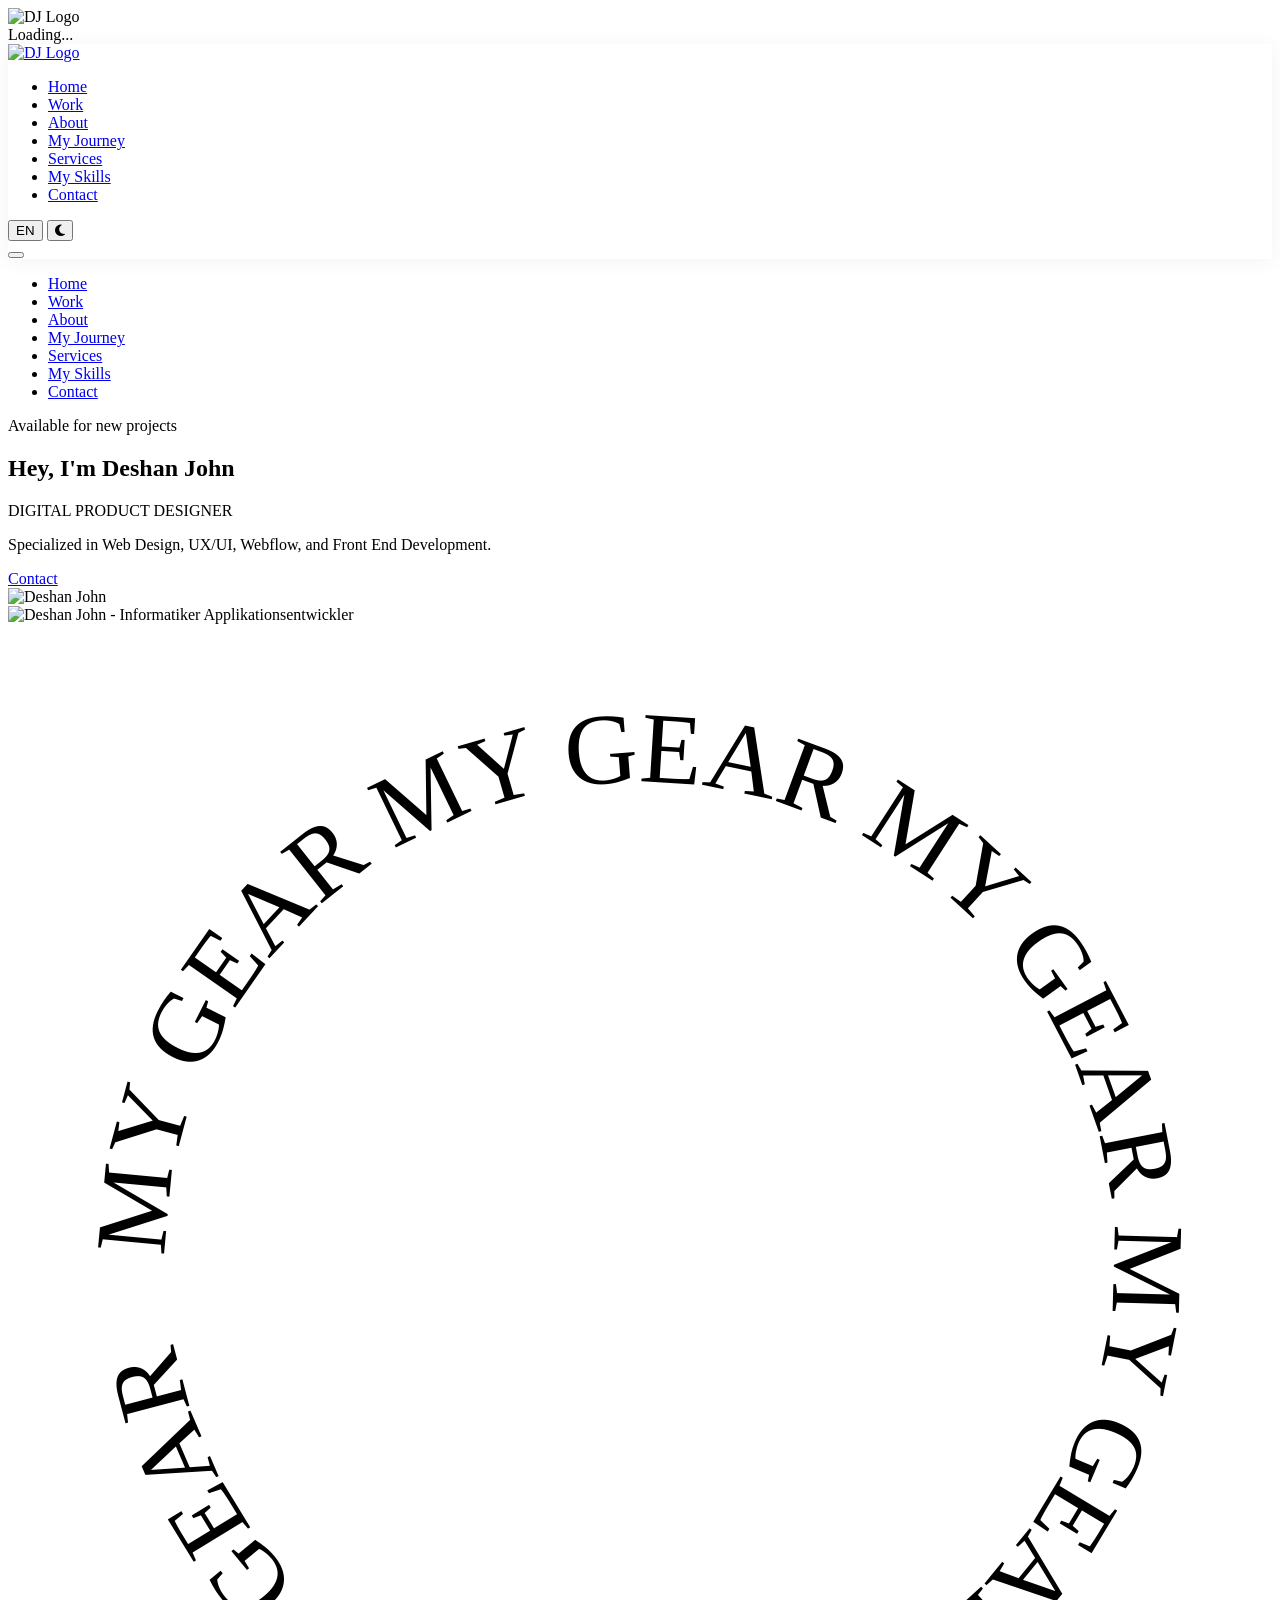
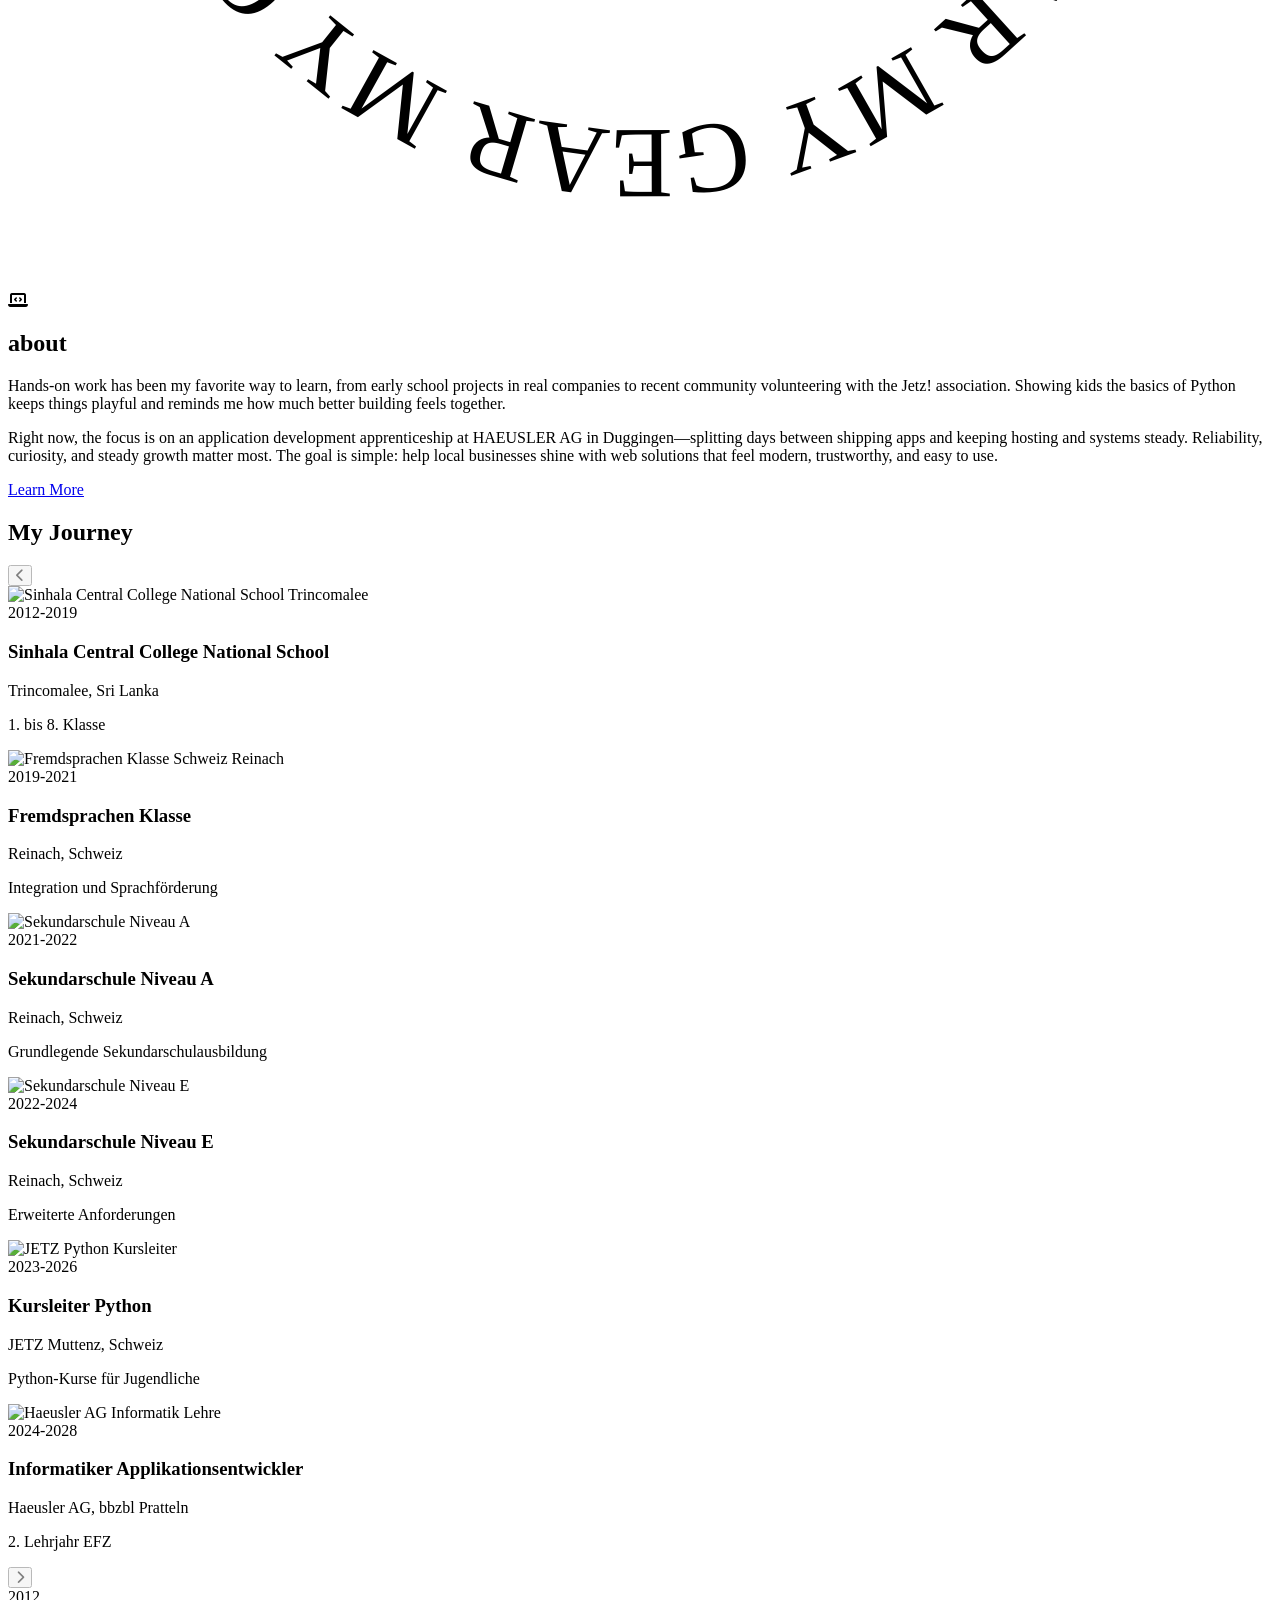
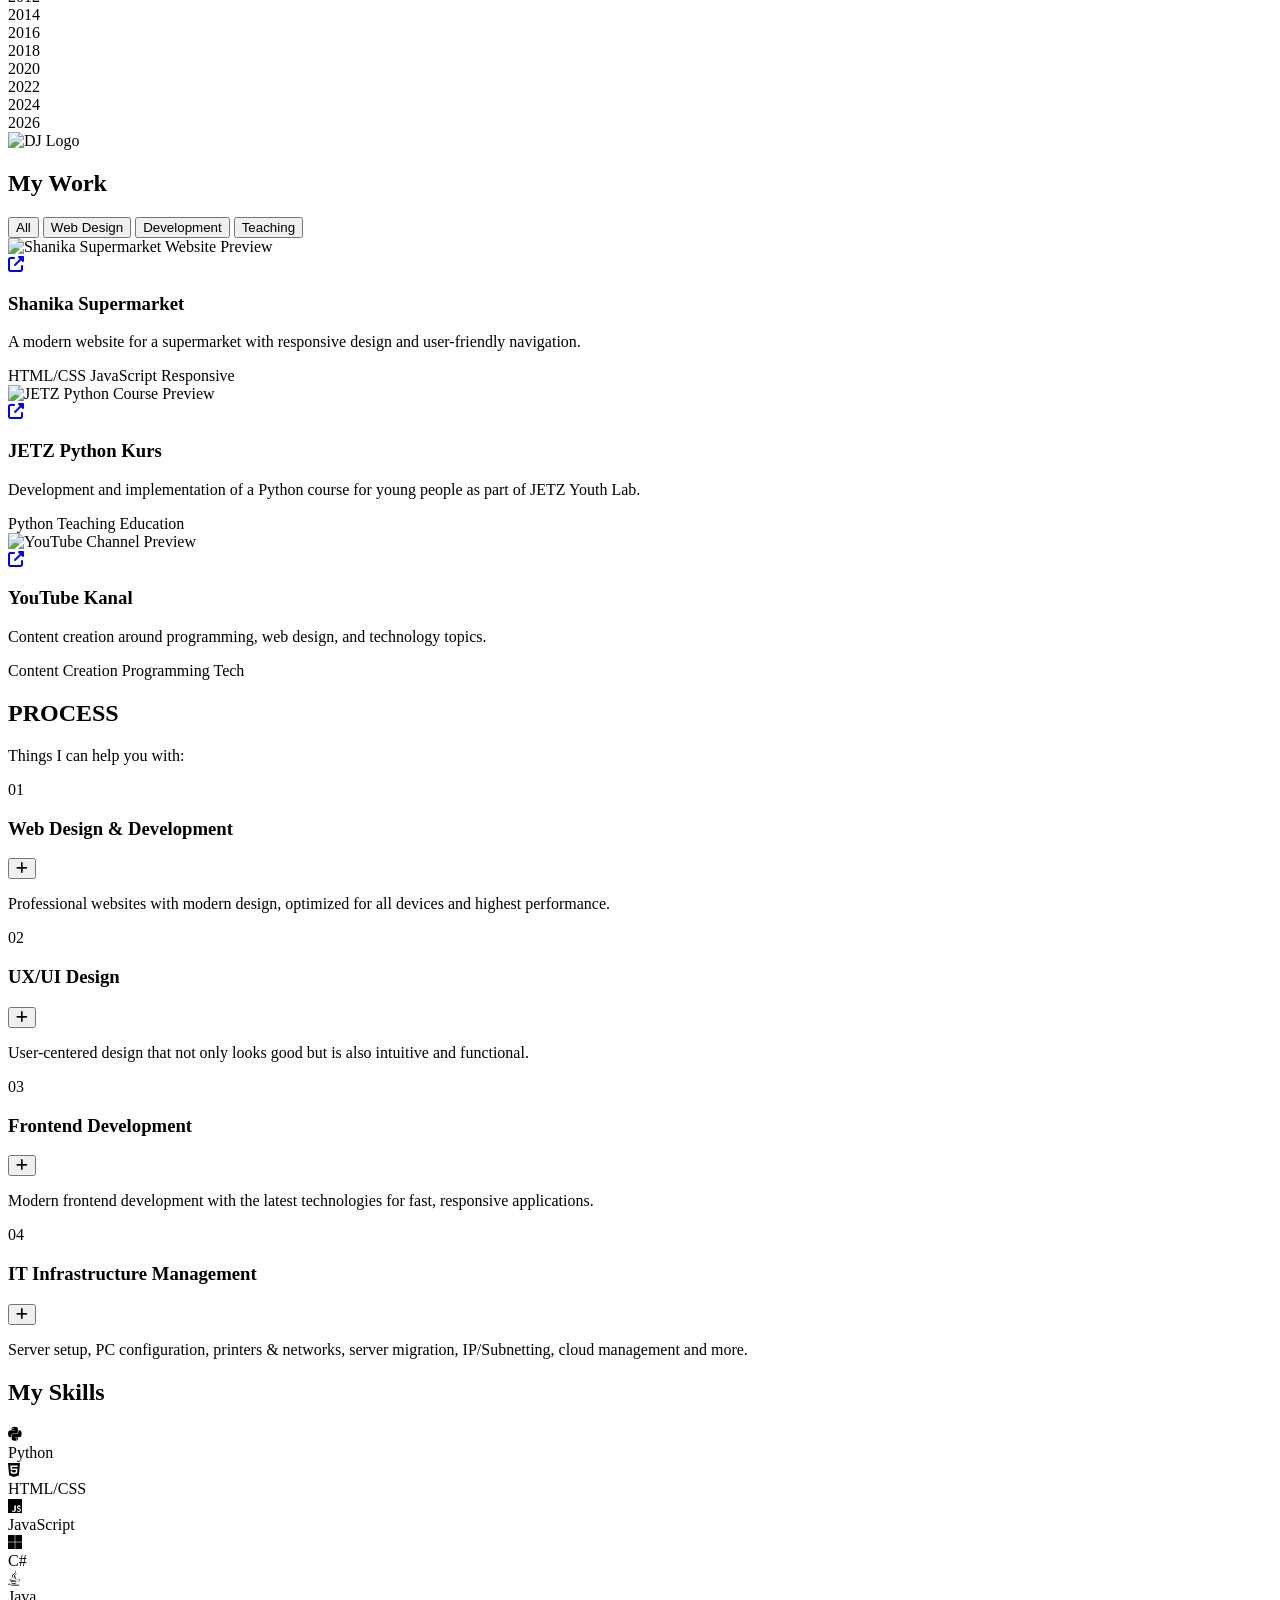
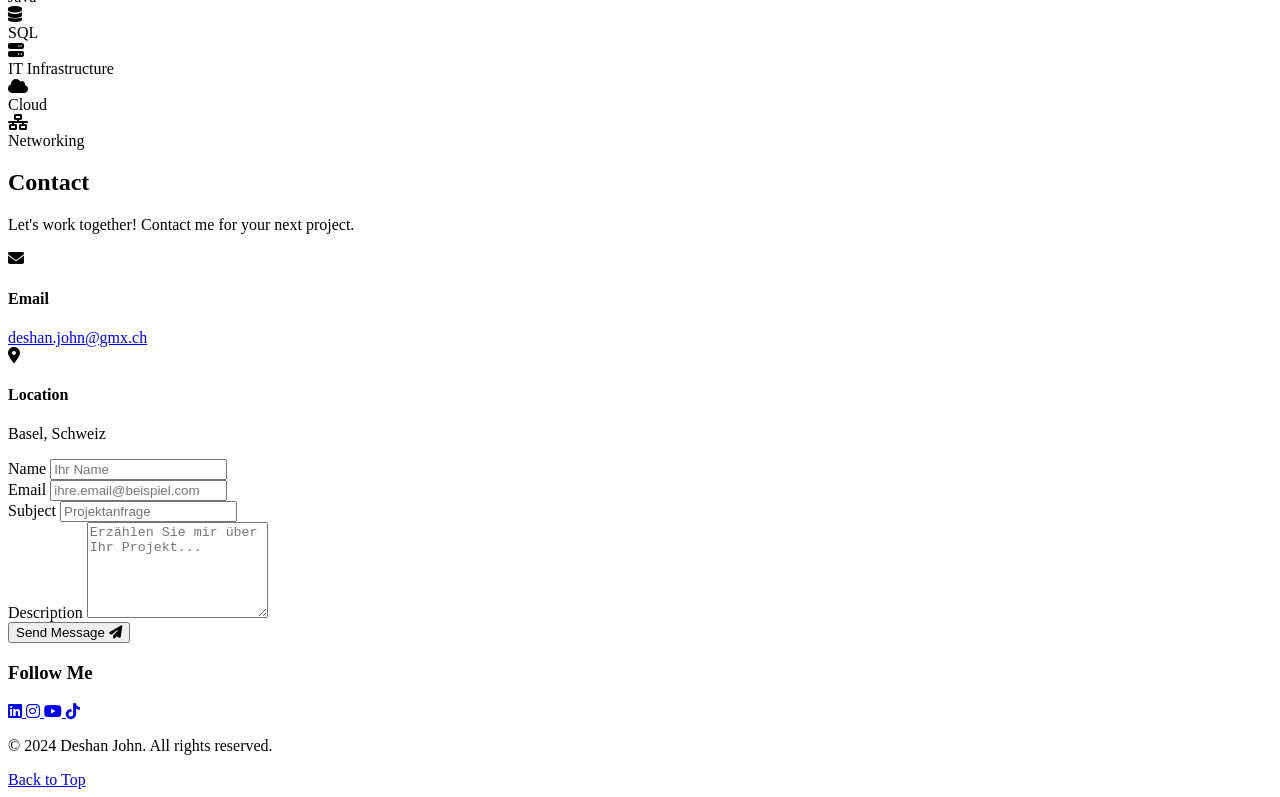
==== index.html @ 07793d7b "Cleanup, bug fix, and performance improvements - Remove duplicate/old files: CSS/, HTML/, javascript" ====
<!DOCTYPE html>
<html lang="de">
<head>
    <meta charset="UTF-8">
    <meta name="viewport" content="width=device-width, initial-scale=1.0">
    
    <!-- SEO Meta Tags -->
    <title>Deshan John - Informatiker Applikationsentwickler & Webdesigner | Portfolio</title>
    <meta name="description" content="Deshan John - Informatiker Applikationsentwickler bei Haeusler AG und Webdesigner. Spezialisiert auf Web Design, UX/UI, Frontend-Entwicklung und IT-Infrastruktur. Portfolio und Kontakt.">
    <meta name="keywords" content="Deshan John, Informatiker, Webdesigner, Web Development, UX/UI Design, Frontend Developer, Haeusler AG, Portfolio">
    <meta name="author" content="Deshan John">
    <meta name="robots" content="index, follow">
    <link rel="canonical" href="https://deshanjohn.me/">
    
    <!-- Open Graph / Facebook -->
    <meta property="og:type" content="website">
    <meta property="og:url" content="https://deshanjohn.me/">
    <meta property="og:title" content="Deshan John - Informatiker Applikationsentwickler & Webdesigner">
    <meta property="og:description" content="Portfolio von Deshan John - Spezialisiert auf Web Design, UX/UI, Frontend-Entwicklung und IT-Infrastruktur.">
    <meta property="og:image" content="https://deshanjohn.me/Images/profile.jpg">
    <meta property="og:locale" content="de_CH">
    
    <!-- Twitter Card -->
    <meta name="twitter:card" content="summary_large_image">
    <meta name="twitter:url" content="https://deshanjohn.me/">
    <meta name="twitter:title" content="Deshan John - Informatiker Applikationsentwickler & Webdesigner">
    <meta name="twitter:description" content="Portfolio von Deshan John - Spezialisiert auf Web Design, UX/UI, Frontend-Entwicklung und IT-Infrastruktur.">
    <meta name="twitter:image" content="https://deshanjohn.me/Images/profile.jpg">
    
    <!-- Favicon -->
    <link rel="icon" type="image/svg+xml" href="/favicon.svg">
    <link rel="alternate icon" type="image/png" sizes="32x32" href="/favicon-32x32.png">
    <link rel="alternate icon" type="image/png" sizes="16x16" href="/favicon-16x16.png">
    <link rel="apple-touch-icon" sizes="180x180" href="/apple-touch-icon.png">
    <link rel="manifest" href="/site.webmanifest">
    
    <!-- Preload Critical Assets -->
    <link rel="preload" href="style.css" as="style">
    <link rel="preload" href="https://fonts.googleapis.com/css2?family=Inter:wght@400;600;700&family=Playfair+Display:ital,wght@0,400;0,700;1,400&display=swap" as="style">

    <!-- Google Fonts -->
    <link rel="preconnect" href="https://fonts.googleapis.com">
    <link rel="preconnect" href="https://fonts.gstatic.com" crossorigin>
    <link href="https://fonts.googleapis.com/css2?family=Inter:wght@400;600;700&family=Playfair+Display:ital,wght@0,400;0,700;1,400&display=swap" rel="stylesheet">
    
    <!-- Font Awesome for Icons -->
    <link rel="stylesheet" href="https://cdnjs.cloudflare.com/ajax/libs/font-awesome/6.4.0/css/all.min.css">
    
    <!-- Stylesheet -->
    <link rel="stylesheet" href="style.css">
    
    <!-- Structured Data (JSON-LD) -->
    <script type="application/ld+json">
    {
      "@context": "https://schema.org",
      "@type": "Person",
      "name": "Deshan John",
      "url": "https://deshanjohn.me",
      "image": "https://deshanjohn.me/Images/profile.jpg",
      "jobTitle": "Informatiker Applikationsentwickler & Webdesigner",
      "worksFor": {
        "@type": "Organization",
        "name": "Haeusler AG"
      },
      "address": {
        "@type": "PostalAddress",
        "addressLocality": "Basel",
        "addressCountry": "CH"
      },
      "email": "deshan.john@gmx.ch",
      "sameAs": [
        "https://www.linkedin.com/in/deshan-john/",
        "https://www.instagram.com/deshan.john/",
        "https://www.youtube.com/@DeshanJohn618",
        "https://www.tiktok.com/@deshan.john"
      ],
      "knowsAbout": ["Web Design", "UX/UI Design", "Frontend Development", "Python", "JavaScript", "HTML/CSS", "IT Infrastructure"],
      "alumniOf": [
        {
          "@type": "EducationalOrganization",
          "name": "Sinhala Central College National School Trincomalee"
        },
        {
          "@type": "EducationalOrganization",
          "name": "Sekundarschule Reinach"
        }
      ]
    }
    </script>
</head>
<body>
    <!-- Loading Screen -->
    <div class="loading-screen" id="loadingScreen">
        <div class="loading-content">
            <div class="loading-logo">
                <img src="logo.svg" alt="DJ Logo" class="logo-spinner">
            </div>
            <div class="loading-text" data-de="Lädt..." data-en="Loading...">Lädt...</div>
        </div>
    </div>

    <!-- Header -->
    <header class="header">
        <div class="container">
            <div class="header-content">
                <div class="logo">
                    <a href="#home" aria-label="Deshan John Home">
                        <img src="logo.svg" alt="DJ Logo" class="logo-image">
                    </a>
                </div>
                <nav class="nav">
                    <ul class="nav-list">
                        <li><a href="#home" class="nav-link" data-de="Home" data-en="Home">Home</a></li>
                        <li><a href="#work" class="nav-link" data-de="Work" data-en="Work">Work</a></li>
                        <li><a href="#about" class="nav-link" data-de="About" data-en="About">About</a></li>
                        <li><a href="#journey" class="nav-link" data-de="My Journey" data-en="My Journey">My Journey</a></li>
                        <li><a href="#services" class="nav-link" data-de="Services" data-en="Services">Services</a></li>
                        <li><a href="#skills" class="nav-link" data-de="My Skills" data-en="My Skills">My Skills</a></li>
                        <li><a href="#contact" class="nav-link" data-de="Contact" data-en="Contact">Contact</a></li>
                    </ul>
                    <div class="header-controls">
                        <button class="lang-toggle" id="langToggle" aria-label="Language Toggle">
                            <span class="lang-text">DE</span>
                        </button>
                        <button class="dark-mode-toggle" id="darkModeToggle" aria-label="Dark Mode Toggle">
                            <i class="fas fa-moon"></i>
                        </button>
                    </div>
                </nav>
                <button class="hamburger" id="hamburger" aria-label="Menu">
                    <span></span>
                    <span></span>
                    <span></span>
                </button>
            </div>
        </div>
    </header>

    <!-- Mobile Menu -->
    <div class="mobile-menu" id="mobileMenu">
        <ul class="mobile-nav-list">
            <li><a href="#home" class="mobile-nav-link" data-de="Home" data-en="Home">Home</a></li>
            <li><a href="#work" class="mobile-nav-link" data-de="Work" data-en="Work">Work</a></li>
            <li><a href="#about" class="mobile-nav-link" data-de="About" data-en="About">About</a></li>
            <li><a href="#journey" class="mobile-nav-link" data-de="My Journey" data-en="My Journey">My Journey</a></li>
            <li><a href="#services" class="mobile-nav-link" data-de="Services" data-en="Services">Services</a></li>
            <li><a href="#skills" class="mobile-nav-link" data-de="My Skills" data-en="My Skills">My Skills</a></li>
            <li><a href="#contact" class="mobile-nav-link" data-de="Contact" data-en="Contact">Contact</a></li>
        </ul>
    </div>

    <!-- Hero Section -->
    <section class="hero" id="home">
        <div class="container">
            <div class="hero-content">
                <div class="hero-text">
                    <div class="status-badge">
                        <span class="status-dot"></span>
                        <span data-de="Verfügbar für neue Projekte" data-en="Available for new projects">Verfügbar für neue Projekte</span>
                    </div>
                    <h1 class="hero-title">
                        <span class="hero-greeting" data-de="Hey, ich bin" data-en="Hey, I'm">Hey, ich bin</span>
                        <span class="hero-name">Deshan John</span>
                    </h1>
                    <p class="hero-subtitle" data-de="DIGITAL PRODUCT DESIGNER" data-en="DIGITAL PRODUCT DESIGNER">DIGITAL PRODUCT DESIGNER</p>
                    <p class="hero-description" data-de="Spezialisiert auf Webdesign, UX/UI, Webflow und Frontend-Entwicklung." data-en="Specialized in Web Design, UX/UI, Webflow, and Front End Development.">Spezialisiert auf Webdesign, UX/UI, Webflow und Frontend-Entwicklung.</p>
                    <div class="hero-buttons">
                        <a href="#contact" class="btn btn-primary" data-de="Contact" data-en="Contact">Contact</a>
                    </div>
                </div>
                <div class="hero-image">
                    <div class="profile-circle">
                        <img src="Images/profile.jpg" alt="Deshan John" class="profile-img" width="1200" height="1600">
                    </div>
                </div>
            </div>
        </div>
    </section>

    <!-- About Section -->
    <section class="about" id="about">
        <div class="container">
            <div class="about-content">
                <div class="about-image">
                    <div class="about-photo-wrapper">
                        <img src="design_referenz_bilder/about_myself.jpeg" alt="Deshan John - Informatiker Applikationsentwickler" class="about-photo" loading="lazy">
                        <div class="rotating-text-circle">
                            <svg viewBox="0 0 200 200">
                                <defs>
                                    <path id="circle" d="M 100, 100 m -75, 0 a 75,75 0 1,1 150,0 a 75,75 0 1,1 -150,0"></path>
                                </defs>
                                <text>
                                    <textPath href="#circle" class="rotating-text">
                                        MY GEAR MY GEAR MY GEAR MY GEAR MY GEAR MY GEAR
                                    </textPath>
                                </text>
                            </svg>
                            <div class="gear-icon">
                                <i class="fas fa-laptop-code"></i>
                            </div>
                        </div>
                    </div>
                </div>
                <div class="about-text">
                    <h2 class="section-title left-align">about</h2>
                    <p class="about-intro" data-de="Am liebsten lerne ich durch Anpacken: frühe Schulprojekte in echten Firmen, dazu Engagement beim Verein Jetz!, wo Kinder die Grundlagen von Python entdecken und gemeinsames Bauen Spaß macht." data-en="Hands-on work has been my favorite way to learn, from early school projects in real companies to recent community volunteering with the Jetz! association. Showing kids the basics of Python keeps things playful and reminds me how much better building feels together.">Am liebsten lerne ich durch Anpacken: frühe Schulprojekte in echten Firmen, dazu Engagement beim Verein Jetz!, wo Kinder die Grundlagen von Python entdecken und gemeinsames Bauen Spaß macht.</p>
                    <p class="about-description" data-de="Aktuell liegt der Schwerpunkt auf der Lehre als Applikationsentwickler bei der HAEUSLER AG in Duggingen—zwischen App-Entwicklung und einem stabilen Betrieb von Hosting und Systemen. Wichtig sind Verlässlichkeit, Neugier und kontinuierliches Lernen. Das Ziel ist schlicht: lokalen Unternehmen zu modernen, vertrauenswürdigen und einfach nutzbaren Web-Lösungen verhelfen." data-en="Right now, the focus is on an application development apprenticeship at HAEUSLER AG in Duggingen—splitting days between shipping apps and keeping hosting and systems steady. Reliability, curiosity, and steady growth matter most. The goal is simple: help local businesses shine with web solutions that feel modern, trustworthy, and easy to use.">Aktuell liegt der Schwerpunkt auf der Lehre als Applikationsentwickler bei der HAEUSLER AG in Duggingen—zwischen App-Entwicklung und einem stabilen Betrieb von Hosting und Systemen. Wichtig sind Verlässlichkeit, Neugier und kontinuierliches Lernen. Das Ziel ist schlicht: lokalen Unternehmen zu modernen, vertrauenswürdigen und einfach nutzbaren Web-Lösungen verhelfen.</p>
                    <a href="#contact" class="btn btn-outline" data-de="Learn More" data-en="Learn More">Learn More</a>
                </div>
            </div>
        </div>
    </section>

    <!-- My Journey Section -->
    <section class="journey" id="journey">
        <div class="journey-header">
            <h2 class="section-title" data-de="My Journey" data-en="My Journey">My Journey</h2>
        </div>
        <div class="timeline-horizontal-wrapper">
            <button class="timeline-nav timeline-nav-left" aria-label="Scroll Left">
                <i class="fas fa-chevron-left"></i>
            </button>
            <div class="timeline-horizontal-container" id="timelineContainer">
                <div class="timeline-items-horizontal">
                    <!-- 2012-2019: Sri Lanka School -->
                    <div class="timeline-item-horizontal" data-year="2012-2019">
                        <div class="timeline-dot"></div>
                        <div class="timeline-card-horizontal">
                            <div class="timeline-image">
                                <img src="design_referenz_bilder/Sri_lanka_school_2012-2019.png" alt="Sinhala Central College National School Trincomalee" loading="lazy">
                            </div>
                            <div class="timeline-year-badge">2012-2019</div>
                            <div class="timeline-content-horizontal">
                                <h3 class="timeline-title-horizontal">Sinhala Central College National School</h3>
                                <p class="timeline-location">Trincomalee, Sri Lanka</p>
                                <p class="timeline-description-horizontal">1. bis 8. Klasse</p>
                            </div>
                        </div>
                    </div>

                    <!-- 2019-2021: Fremdsprachen Klasse -->
                    <div class="timeline-item-horizontal" data-year="2019-2021">
                        <div class="timeline-dot"></div>
                        <div class="timeline-card-horizontal">
                            <div class="timeline-image">
                                <img src="design_referenz_bilder/Lochackerschulhaus_2021-2022.jpeg" alt="Fremdsprachen Klasse Schweiz Reinach" loading="lazy">
                            </div>
                            <div class="timeline-year-badge">2019-2021</div>
                            <div class="timeline-content-horizontal">
                                <h3 class="timeline-title-horizontal">Fremdsprachen Klasse</h3>
                                <p class="timeline-location">Reinach, Schweiz</p>
                                <p class="timeline-description-horizontal">Integration und Sprachförderung</p>
                            </div>
                        </div>
                    </div>

                    <!-- 2021-2022: Sekundarschule Niveau A -->
                    <div class="timeline-item-horizontal" data-year="2021-2022">
                        <div class="timeline-dot"></div>
                        <div class="timeline-card-horizontal">
                            <div class="timeline-image">
                                <img src="design_referenz_bilder/Lochackerschulhaus_2021-2022.jpeg" alt="Sekundarschule Niveau A" loading="lazy">
                            </div>
                            <div class="timeline-year-badge">2021-2022</div>
                            <div class="timeline-content-horizontal">
                                <h3 class="timeline-title-horizontal">Sekundarschule Niveau A</h3>
                                <p class="timeline-location">Reinach, Schweiz</p>
                                <p class="timeline-description-horizontal">Grundlegende Sekundarschulausbildung</p>
                            </div>
                        </div>
                    </div>

                    <!-- 2022-2024: Sekundarschule Niveau E -->
                    <div class="timeline-item-horizontal" data-year="2022-2024">
                        <div class="timeline-dot"></div>
                        <div class="timeline-card-horizontal">
                            <div class="timeline-image">
                                <img src="design_referenz_bilder/bachbattenschulhaus_2022-2024.jpg" alt="Sekundarschule Niveau E" loading="lazy">
                            </div>
                            <div class="timeline-year-badge">2022-2024</div>
                            <div class="timeline-content-horizontal">
                                <h3 class="timeline-title-horizontal">Sekundarschule Niveau E</h3>
                                <p class="timeline-location">Reinach, Schweiz</p>
                                <p class="timeline-description-horizontal">Erweiterte Anforderungen</p>
                            </div>
                        </div>
                    </div>

                    <!-- 2023-2026: Kursleiter JETZ -->
                    <div class="timeline-item-horizontal highlighted" data-year="2023-2026">
                        <div class="timeline-dot"></div>
                        <div class="timeline-card-horizontal">
                            <div class="timeline-image">
                                <img src="design_referenz_bilder/jetz_kurs_2023-2026.png" alt="JETZ Python Kursleiter" loading="lazy">
                            </div>
                            <div class="timeline-year-badge">2023-2026</div>
                            <div class="timeline-content-horizontal">
                                <h3 class="timeline-title-horizontal">Kursleiter Python</h3>
                                <p class="timeline-location">JETZ Muttenz, Schweiz</p>
                                <p class="timeline-description-horizontal">Python-Kurse für Jugendliche</p>
                            </div>
                        </div>
                    </div>

                    <!-- 2024-2028: Informatik Lehre -->
                    <div class="timeline-item-horizontal current" data-year="2024-2028">
                        <div class="timeline-dot"></div>
                        <div class="timeline-card-horizontal">
                            <div class="timeline-image">
                                <img src="design_referenz_bilder/haeusler_2024-2026.JPG" alt="Haeusler AG Informatik Lehre" loading="lazy">
                            </div>
                            <div class="timeline-year-badge">2024-2028</div>
                            <div class="timeline-content-horizontal">
                                <h3 class="timeline-title-horizontal">Informatiker Applikationsentwickler</h3>
                                <p class="timeline-location">Haeusler AG, bbzbl Pratteln</p>
                                <p class="timeline-description-horizontal">2. Lehrjahr EFZ</p>
                            </div>
                        </div>
                    </div>
                </div>
            </div>
            <button class="timeline-nav timeline-nav-right" aria-label="Scroll Right">
                <i class="fas fa-chevron-right"></i>
            </button>
        </div>
    </section>

    <!-- Year Timeline Section (2012-2026) -->
    <section class="year-timeline-section">
        <div class="container">
            <div class="year-timeline-wrapper">
                <div class="year-timeline-line"></div>
                <div class="year-markers">
                    <div class="year-marker" data-year="2012">2012</div>
                    <div class="year-marker" data-year="2014">2014</div>
                    <div class="year-marker" data-year="2016">2016</div>
                    <div class="year-marker" data-year="2018">2018</div>
                    <div class="year-marker" data-year="2020">2020</div>
                    <div class="year-marker" data-year="2022">2022</div>
                    <div class="year-marker" data-year="2024">2024</div>
                    <div class="year-marker" data-year="2026">2026</div>
                </div>
                <div class="year-logo-moving">
                    <img src="logo.svg" alt="DJ Logo" class="year-logo-icon">
                </div>
            </div>
        </div>
    </section>

    <!-- Work / Projects Section -->
    <section class="work" id="work">
        <div class="container">
            <h2 class="section-title" data-de="My Work" data-en="My Work">My Work</h2>
            <div class="work-categories">
                <button class="category-btn active" data-category="all">All</button>
                <button class="category-btn" data-category="web">Web Design</button>
                <button class="category-btn" data-category="development">Development</button>
                <button class="category-btn" data-category="teaching">Teaching</button>
            </div>
            <div class="projects-grid">
                <div class="project-card fade-in" data-category="web development">
                    <div class="project-image">
                        <img src="design_referenz_bilder/shanika_store_mywork.png" alt="Shanika Supermarket Website Preview" loading="lazy">
                        <div class="project-overlay">
                            <a href="https://shanikasuperandgrocery.netlify.app/" target="_blank" class="project-view-btn">
                                <i class="fas fa-external-link-alt"></i>
                            </a>
                        </div>
                    </div>
                    <div class="project-content">
                        <h3 class="project-title">Shanika Supermarket</h3>
                        <p class="project-description" data-de="Eine moderne Website für einen Supermarkt mit responsivem Design und benutzerfreundlicher Navigation." data-en="A modern website for a supermarket with responsive design and user-friendly navigation.">Eine moderne Website für einen Supermarkt mit responsivem Design und benutzerfreundlicher Navigation.</p>
                        <div class="project-tags">
                            <span class="tag">HTML/CSS</span>
                            <span class="tag">JavaScript</span>
                            <span class="tag">Responsive</span>
                        </div>
                    </div>
                </div>
                <div class="project-card fade-in" data-category="teaching development">
                    <div class="project-image">
                        <img src="design_referenz_bilder/jetz_kurs_2023-2026.png" alt="JETZ Python Course Preview" loading="lazy">
                        <div class="project-overlay">
                            <a href="https://us6.campaign-archive.com/?u=3a87cb314293298a29f6ecb56&id=7c9d2bcfee" target="_blank" class="project-view-btn">
                                <i class="fas fa-external-link-alt"></i>
                            </a>
                        </div>
                    </div>
                    <div class="project-content">
                        <h3 class="project-title">JETZ Python Kurs</h3>
                        <p class="project-description" data-de="Entwicklung und Durchführung eines Python-Kurses für Jugendliche im Rahmen des JETZ Youth Lab." data-en="Development and implementation of a Python course for young people as part of JETZ Youth Lab.">Entwicklung und Durchführung eines Python-Kurses für Jugendliche im Rahmen des JETZ Youth Lab.</p>
                        <div class="project-tags">
                            <span class="tag">Python</span>
                            <span class="tag">Teaching</span>
                            <span class="tag">Education</span>
                        </div>
                    </div>
                </div>
                <div class="project-card fade-in" data-category="teaching">
                    <div class="project-image">
                        <img src="design_referenz_bilder/youtube_mywork.png" alt="YouTube Channel Preview" loading="lazy">
                        <div class="project-overlay">
                            <a href="https://www.youtube.com/@DeshanJohn618" target="_blank" class="project-view-btn">
                                <i class="fas fa-external-link-alt"></i>
                            </a>
                        </div>
                    </div>
                    <div class="project-content">
                        <h3 class="project-title">YouTube Kanal</h3>
                        <p class="project-description" data-de="Content-Erstellung rund um Programmierung, Webdesign und Technologie-Themen." data-en="Content creation around programming, web design, and technology topics.">Content-Erstellung rund um Programmierung, Webdesign und Technologie-Themen.</p>
                        <div class="project-tags">
                            <span class="tag">Content Creation</span>
                            <span class="tag">Programming</span>
                            <span class="tag">Tech</span>
                        </div>
                    </div>
                </div>
            </div>
        </div>
    </section>

    <!-- Services Section -->
    <section class="services" id="services">
        <div class="container">
            <h2 class="section-title" data-de="PROCESS" data-en="PROCESS">PROCESS</h2>
            <p class="section-subtitle" data-de="Dinge, die ich für Sie tun kann:" data-en="Things I can help you with:">Dinge, die ich für Sie tun kann:</p>
            <div class="services-list">
                <div class="service-item fade-in">
                    <div class="service-number">01</div>
                    <h3 class="service-name" data-de="Web Design & Development" data-en="Web Design & Development">Web Design & Development</h3>
                    <button class="service-toggle" aria-label="Toggle Service Details">
                        <i class="fas fa-plus"></i>
                    </button>
                    <div class="service-details">
                        <p data-de="Professionelle Websites mit modernem Design, optimiert für alle Geräte und höchste Performance." data-en="Professional websites with modern design, optimized for all devices and highest performance.">Professionelle Websites mit modernem Design, optimiert für alle Geräte und höchste Performance.</p>
                    </div>
                </div>
                <div class="service-item fade-in">
                    <div class="service-number">02</div>
                    <h3 class="service-name" data-de="UX/UI Design" data-en="UX/UI Design">UX/UI Design</h3>
                    <button class="service-toggle" aria-label="Toggle Service Details">
                        <i class="fas fa-plus"></i>
                    </button>
                    <div class="service-details">
                        <p data-de="Benutzerzentriertes Design, das nicht nur gut aussieht, sondern auch intuitiv und funktional ist." data-en="User-centered design that not only looks good but is also intuitive and functional.">Benutzerzentriertes Design, das nicht nur gut aussieht, sondern auch intuitiv und funktional ist.</p>
                    </div>
                </div>
                <div class="service-item fade-in">
                    <div class="service-number">03</div>
                    <h3 class="service-name" data-de="Frontend Development" data-en="Frontend Development">Frontend Development</h3>
                    <button class="service-toggle" aria-label="Toggle Service Details">
                        <i class="fas fa-plus"></i>
                    </button>
                    <div class="service-details">
                        <p data-de="Moderne Frontend-Entwicklung mit den neuesten Technologien für schnelle, reaktionsschnelle Anwendungen." data-en="Modern frontend development with the latest technologies for fast, responsive applications.">Moderne Frontend-Entwicklung mit den neuesten Technologien für schnelle, reaktionsschnelle Anwendungen.</p>
                    </div>
                </div>
                <div class="service-item fade-in">
                    <div class="service-number">04</div>
                    <h3 class="service-name" data-de="IT Infrastructure Management" data-en="IT Infrastructure Management">IT Infrastructure Management</h3>
                    <button class="service-toggle" aria-label="Toggle Service Details">
                        <i class="fas fa-plus"></i>
                    </button>
                    <div class="service-details">
                        <p data-de="Serveraufbau, PC-Einrichtung, Drucker & Netzwerke, Servermigration, IP/Subnetting, Cloud-Management und mehr." data-en="Server setup, PC configuration, printers & networks, server migration, IP/Subnetting, cloud management and more.">Serveraufbau, PC-Einrichtung, Drucker & Netzwerke, Servermigration, IP/Subnetting, Cloud-Management und mehr.</p>
                    </div>
                </div>
            </div>
        </div>
    </section>

    <!-- Skills Section -->
    <section class="skills" id="skills">
        <div class="container">
            <h2 class="section-title" data-de="My Skills" data-en="My Skills">My Skills</h2>
            <div class="skills-grid">
                <div class="skill-card fade-in" data-skill="python">
                    <div class="skill-icon-wrapper">
                        <i class="fab fa-python"></i>
                        <div class="skill-glow"></div>
                    </div>
                    <span>Python</span>
                    <div class="skill-level">
                        <div class="skill-bar" style="--skill-percent: 85%"></div>
                    </div>
                </div>
                <div class="skill-card fade-in" data-skill="html">
                    <div class="skill-icon-wrapper">
                        <i class="fab fa-html5"></i>
                        <div class="skill-glow"></div>
                    </div>
                    <span>HTML/CSS</span>
                    <div class="skill-level">
                        <div class="skill-bar" style="--skill-percent: 90%"></div>
                    </div>
                </div>
                <div class="skill-card fade-in" data-skill="js">
                    <div class="skill-icon-wrapper">
                        <i class="fab fa-js"></i>
                        <div class="skill-glow"></div>
                    </div>
                    <span>JavaScript</span>
                    <div class="skill-level">
                        <div class="skill-bar" style="--skill-percent: 80%"></div>
                    </div>
                </div>
                <div class="skill-card fade-in" data-skill="csharp">
                    <div class="skill-icon-wrapper">
                        <i class="fab fa-microsoft"></i>
                        <div class="skill-glow"></div>
                    </div>
                    <span>C#</span>
                    <div class="skill-level">
                        <div class="skill-bar" style="--skill-percent: 75%"></div>
                    </div>
                </div>
                <div class="skill-card fade-in" data-skill="java">
                    <div class="skill-icon-wrapper">
                        <i class="fab fa-java"></i>
                        <div class="skill-glow"></div>
                    </div>
                    <span>Java</span>
                    <div class="skill-level">
                        <div class="skill-bar" style="--skill-percent: 70%"></div>
                    </div>
                </div>
                <div class="skill-card fade-in" data-skill="sql">
                    <div class="skill-icon-wrapper">
                        <i class="fas fa-database"></i>
                        <div class="skill-glow"></div>
                    </div>
                    <span>SQL</span>
                    <div class="skill-level">
                        <div class="skill-bar" style="--skill-percent: 80%"></div>
                    </div>
                </div>
                <div class="skill-card fade-in" data-skill="infrastructure">
                    <div class="skill-icon-wrapper">
                        <i class="fas fa-server"></i>
                        <div class="skill-glow"></div>
                    </div>
                    <span data-de="IT-Infrastruktur" data-en="IT Infrastructure">IT-Infrastruktur</span>
                    <div class="skill-level">
                        <div class="skill-bar" style="--skill-percent: 75%"></div>
                    </div>
                </div>
                <div class="skill-card fade-in" data-skill="cloud">
                    <div class="skill-icon-wrapper">
                        <i class="fas fa-cloud"></i>
                        <div class="skill-glow"></div>
                    </div>
                    <span>Cloud</span>
                    <div class="skill-level">
                        <div class="skill-bar" style="--skill-percent: 70%"></div>
                    </div>
                </div>
                <div class="skill-card fade-in" data-skill="network">
                    <div class="skill-icon-wrapper">
                        <i class="fas fa-network-wired"></i>
                        <div class="skill-glow"></div>
                    </div>
                    <span data-de="Netzwerke" data-en="Networking">Netzwerke</span>
                    <div class="skill-level">
                        <div class="skill-bar" style="--skill-percent: 75%"></div>
                    </div>
                </div>
            </div>
        </div>
    </section>

    <!-- Contact Section -->
    <section class="contact" id="contact">
        <div class="container">
            <div class="contact-wrapper">
                <div class="contact-info-section">
                    <h2 class="section-title left-align" data-de="Kontakt" data-en="Contact">Kontakt</h2>
                    <p class="contact-intro" data-de="Lassen Sie uns zusammenarbeiten! Kontaktieren Sie mich für Ihr nächstes Projekt." data-en="Let's work together! Contact me for your next project.">Lassen Sie uns zusammenarbeiten! Kontaktieren Sie mich für Ihr nächstes Projekt.</p>
                    
                    <div class="contact-details">
                        <div class="contact-detail-item">
                            <div class="contact-icon">
                                <i class="fas fa-envelope"></i>
                            </div>
                            <div class="contact-detail-text">
                                <h4>Email</h4>
                                <a href="mailto:deshan.john@gmx.ch">deshan.john@gmx.ch</a>
                            </div>
                        </div>
                        <div class="contact-detail-item">
                            <div class="contact-icon">
                                <i class="fas fa-map-marker-alt"></i>
                            </div>
                            <div class="contact-detail-text">
                                <h4 data-de="Standort" data-en="Location">Standort</h4>
                                <p>Basel, Schweiz</p>
                            </div>
                        </div>
                    </div>
                </div>

                <div class="contact-form-section">
                    <form action="https://formspree.io/f/mgoeznlr" method="POST" class="contact-form" id="contactForm">
                        <input type="hidden" name="_next" value="https://deshanjohn.me/thankyou.html">
                        <!-- Honeypot field for spam protection (hidden from users) -->
                        <input type="text" name="_gotcha" style="display:none" tabindex="-1" autocomplete="off" aria-hidden="true">
                        <div class="form-group">
                            <label for="name" data-de="Name" data-en="Name">Name</label>
                            <input type="text" id="name" name="name" required placeholder="Ihr Name">
                        </div>
                        <div class="form-group">
                            <label for="email">Email</label>
                            <input type="email" id="email" name="email" required placeholder="ihre.email@beispiel.com">
                        </div>
                        <div class="form-group">
                            <label for="subject" data-de="Betreff" data-en="Subject">Betreff</label>
                            <input type="text" id="subject" name="_subject" required placeholder="Projektanfrage">
                        </div>
                        <div class="form-group">
                            <label for="message" data-de="Beschreibung" data-en="Description">Beschreibung</label>
                            <textarea id="message" name="message" rows="6" required placeholder="Erzählen Sie mir über Ihr Projekt..."></textarea>
                        </div>
                        <button type="submit" class="btn btn-primary btn-submit">
                            <span data-de="Nachricht senden" data-en="Send Message">Nachricht senden</span>
                            <i class="fas fa-paper-plane"></i>
                        </button>
                    </form>
                </div>
            </div>
        </div>
    </section>

    <!-- Social Media Section -->
    <section class="social-media-section">
        <div class="container">
            <h3 class="social-media-title" data-de="Folgen Sie mir" data-en="Follow Me">Folgen Sie mir</h3>
            <div class="social-links-bottom">
                <a href="https://www.linkedin.com/in/deshan-john-kothalawalage-7ba2a629b?utm_source=share&utm_campaign=share_via&utm_content=profile&utm_medium=ios_app" target="_blank" class="social-link" aria-label="LinkedIn">
                    <i class="fab fa-linkedin"></i>
                </a>
                <a href="https://www.instagram.com/deshan_john?igsh=MTdzNmZiN3FsNWxleA%3D%3D&utm_source=qr" target="_blank" class="social-link" aria-label="Instagram">
                    <i class="fab fa-instagram"></i>
                </a>
                <a href="https://www.youtube.com/@DeshanJohn618" target="_blank" class="social-link" aria-label="YouTube">
                    <i class="fab fa-youtube"></i>
                </a>
                <a href="https://www.tiktok.com/@deshan_john?_r=1&_t=ZN-92cjfupr4a6" target="_blank" class="social-link" aria-label="TikTok">
                    <i class="fab fa-tiktok"></i>
                </a>
            </div>
        </div>
    </section>

    <!-- Footer -->
    <footer class="footer">
        <div class="container">
            <div class="footer-content">
                <p class="footer-copyright">&copy; 2024 Deshan John. <span data-de="Alle Rechte vorbehalten." data-en="All rights reserved.">Alle Rechte vorbehalten.</span></p>
                <div class="footer-links">
                    <a href="#home" class="footer-link" data-de="Nach oben" data-en="Back to Top">Nach oben</a>
                </div>
            </div>
        </div>
    </footer>

    <!-- JavaScript -->
    <script src="script.js"></script>
</body>
</html>
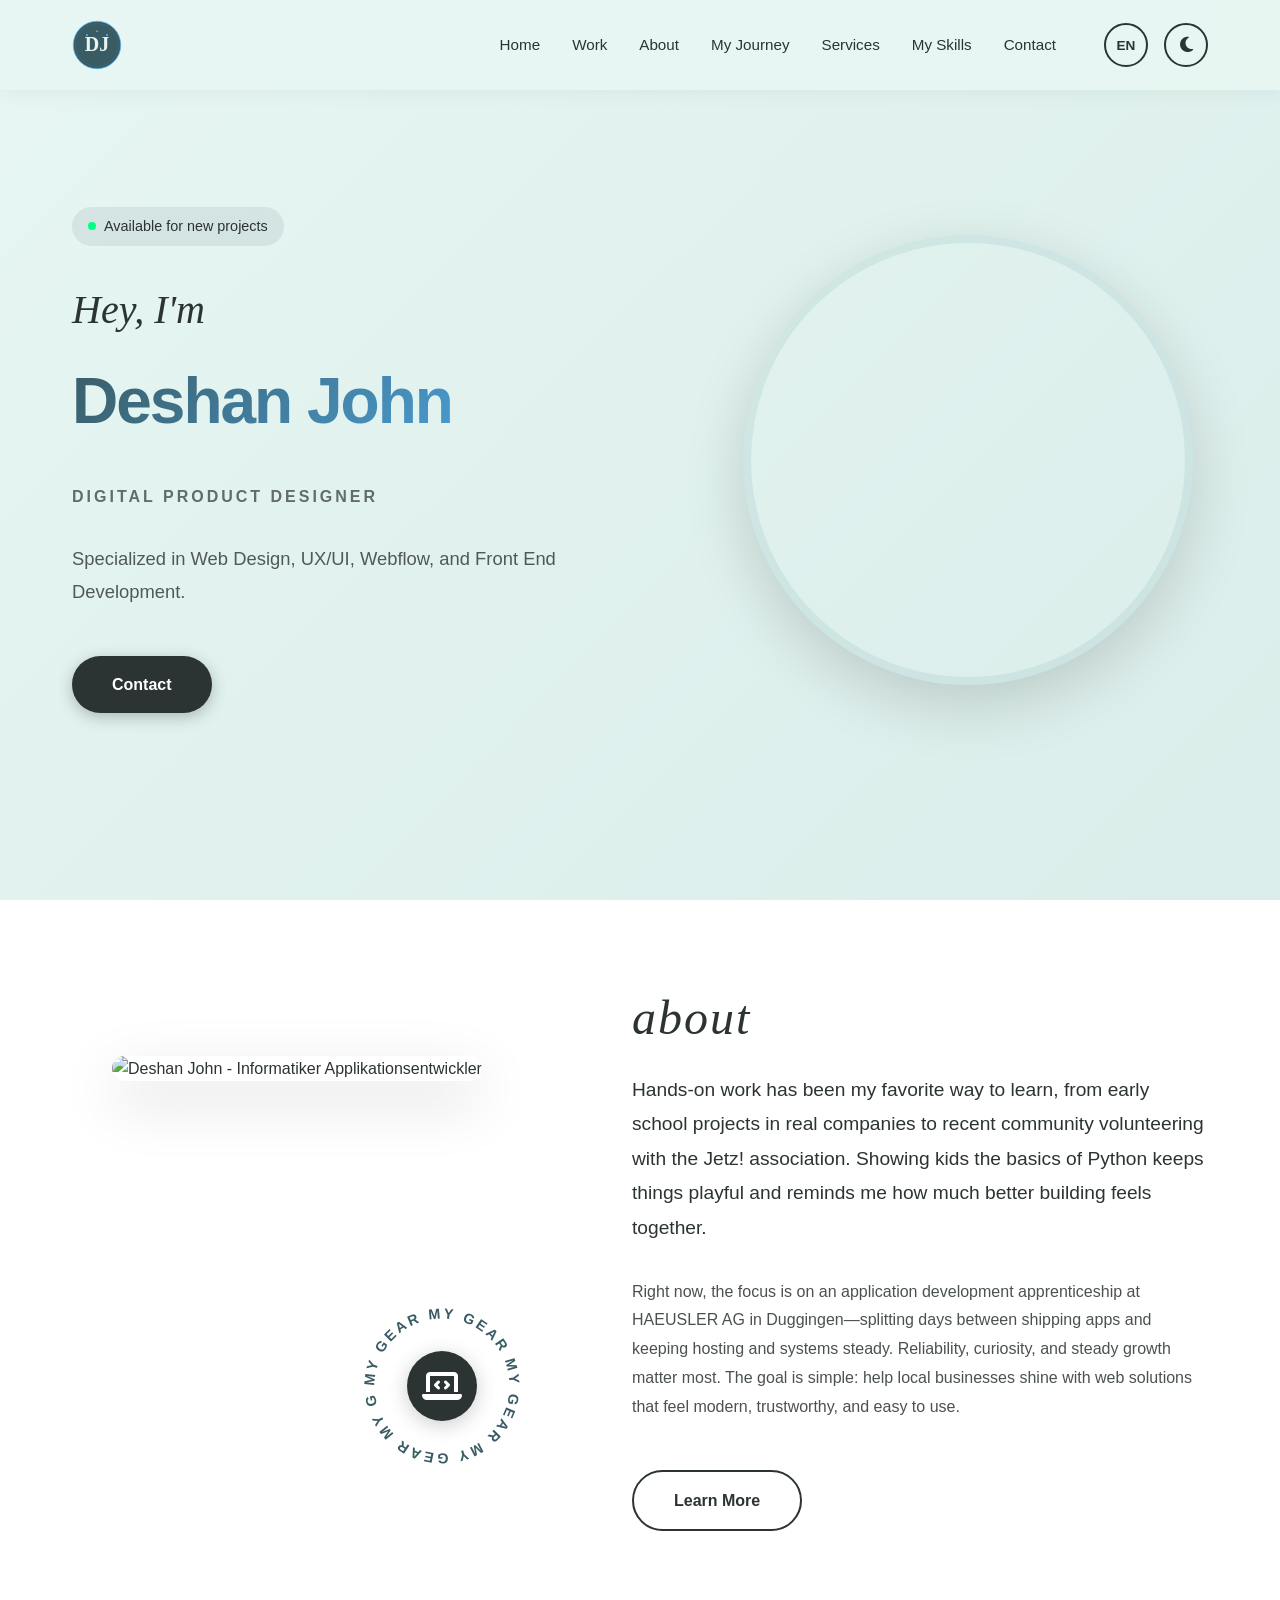
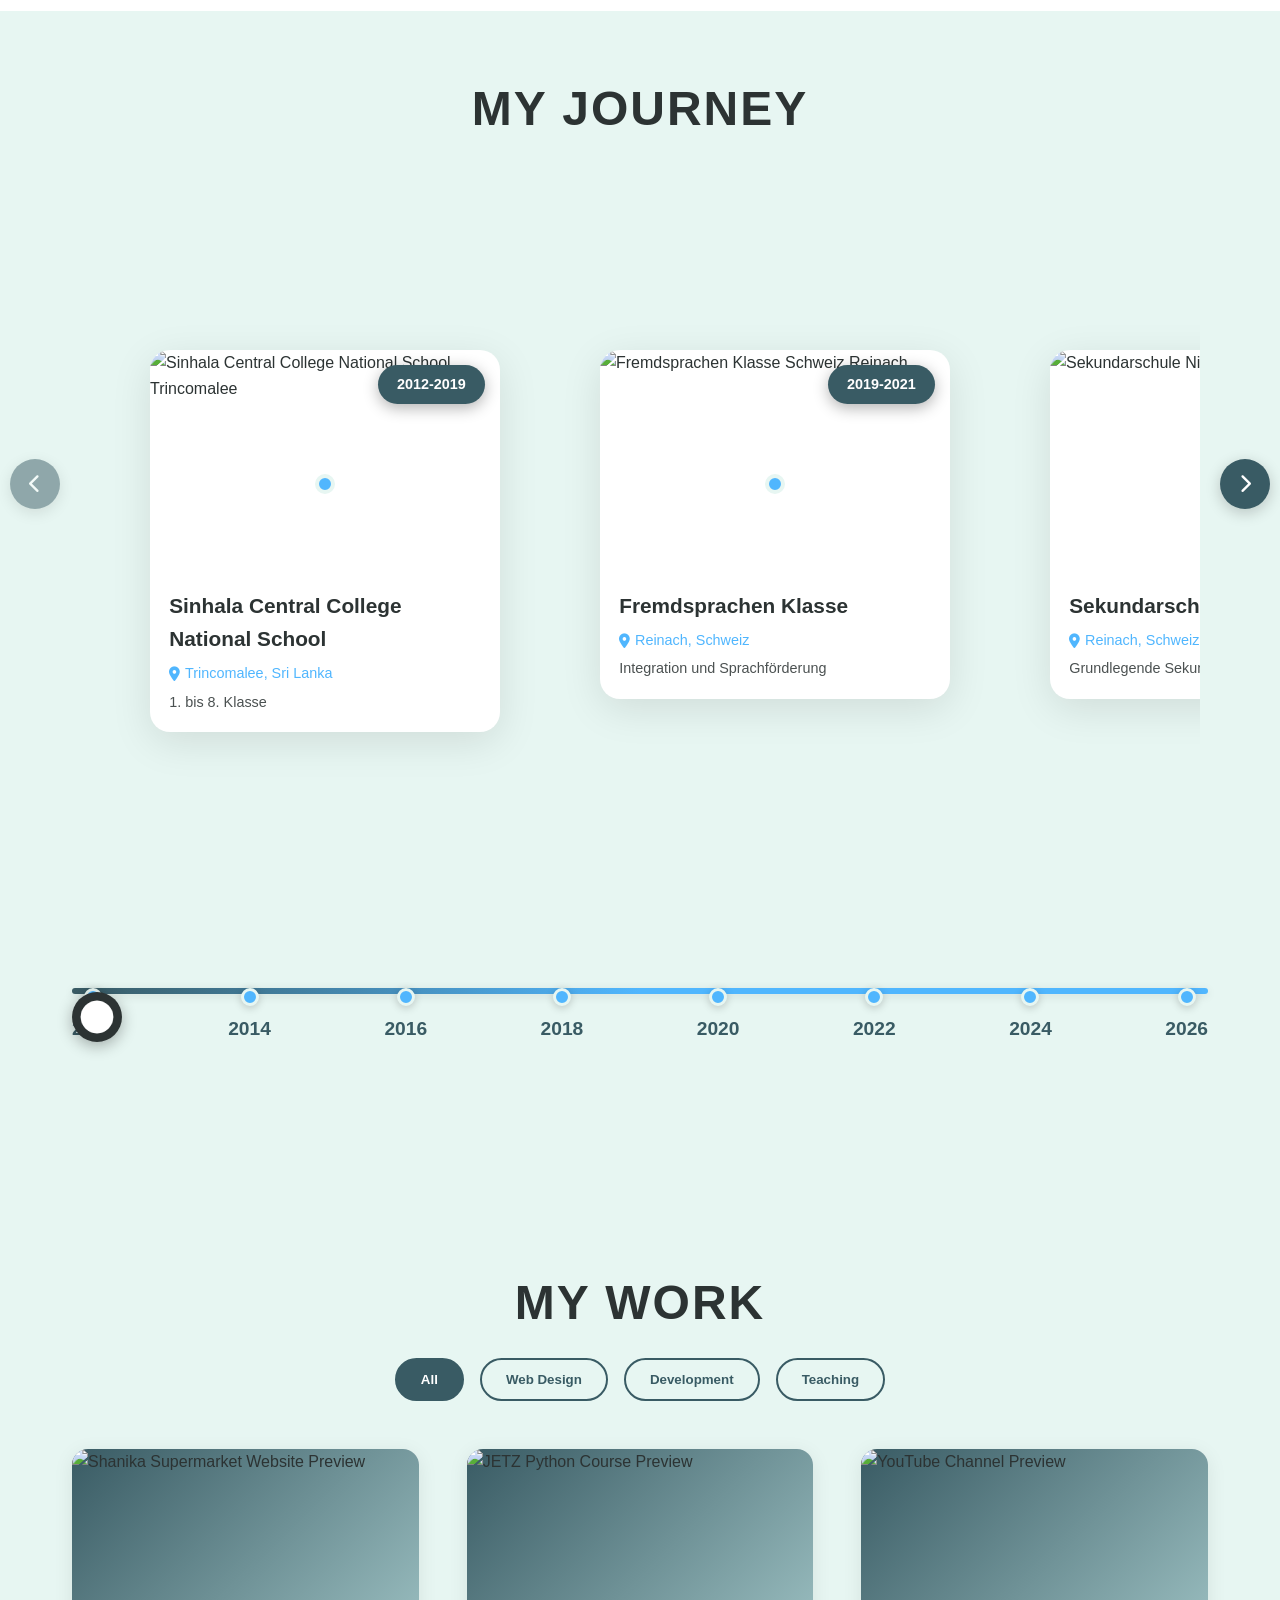
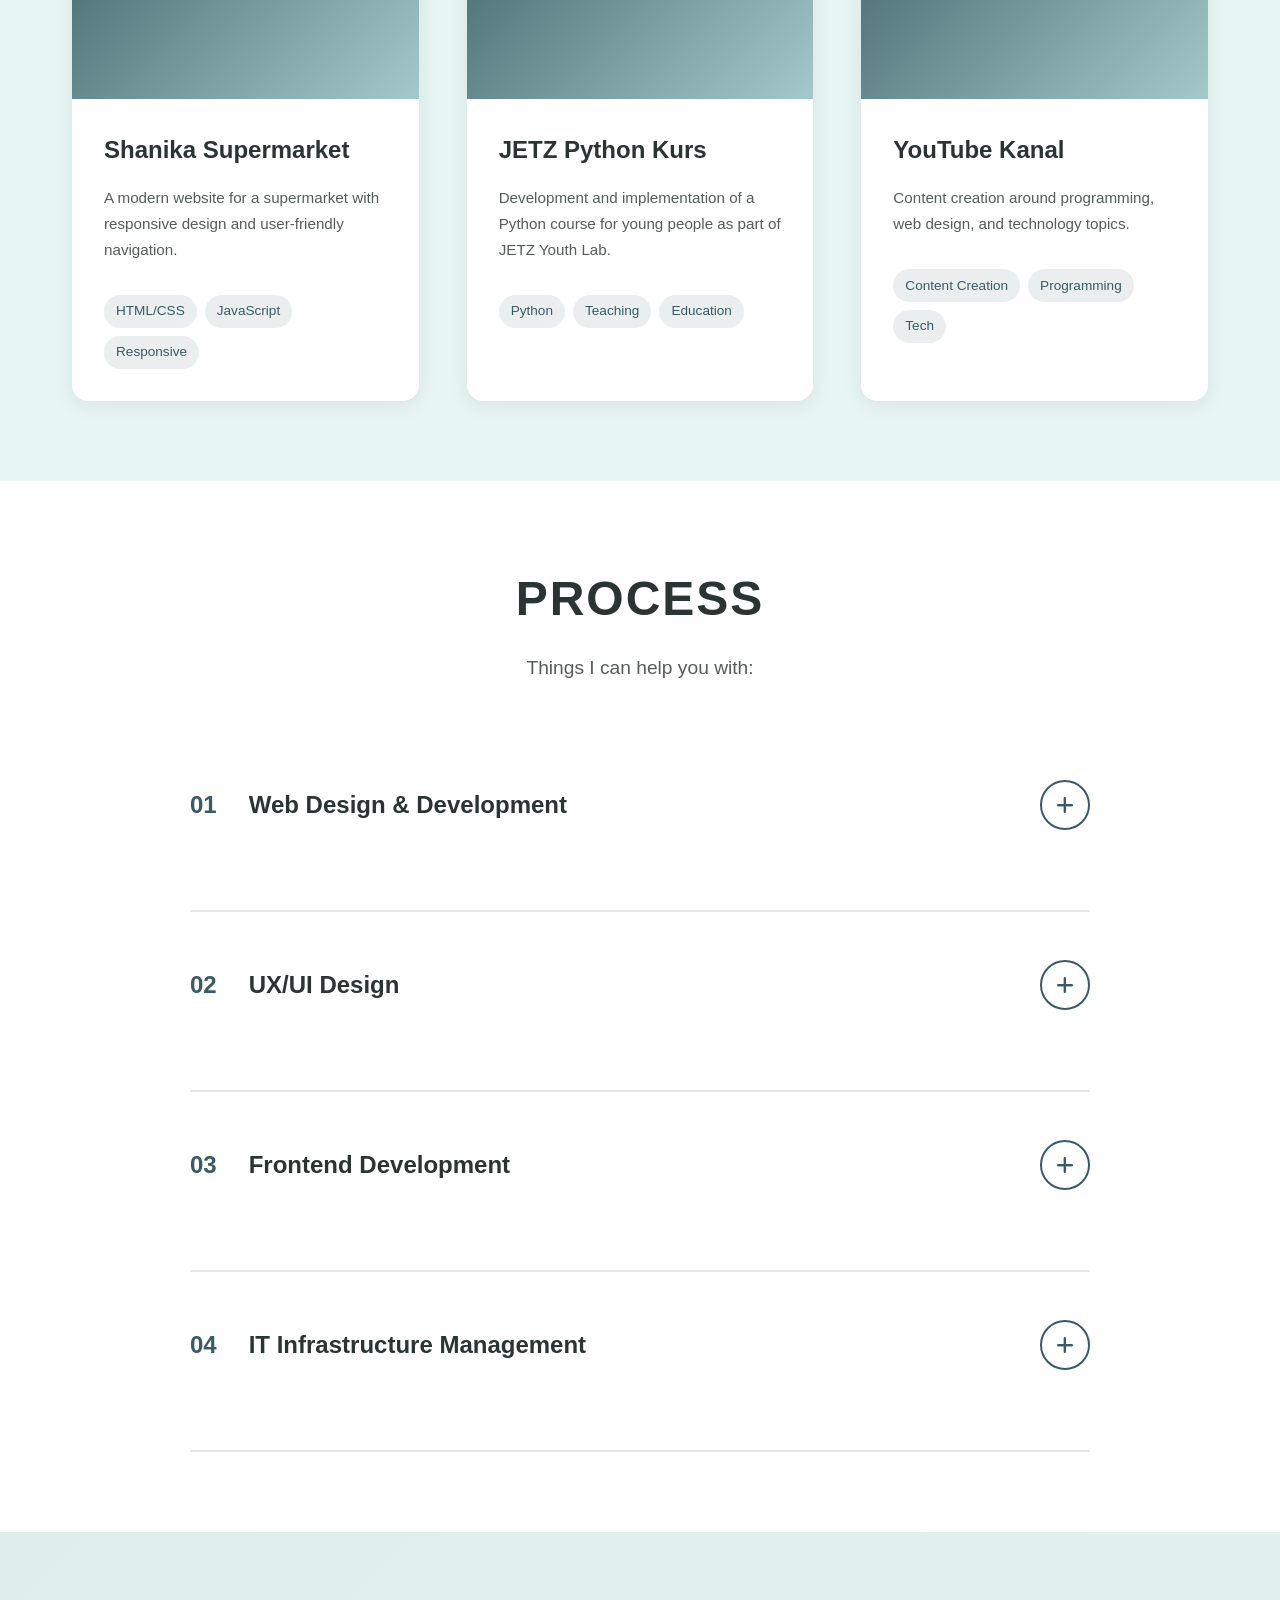
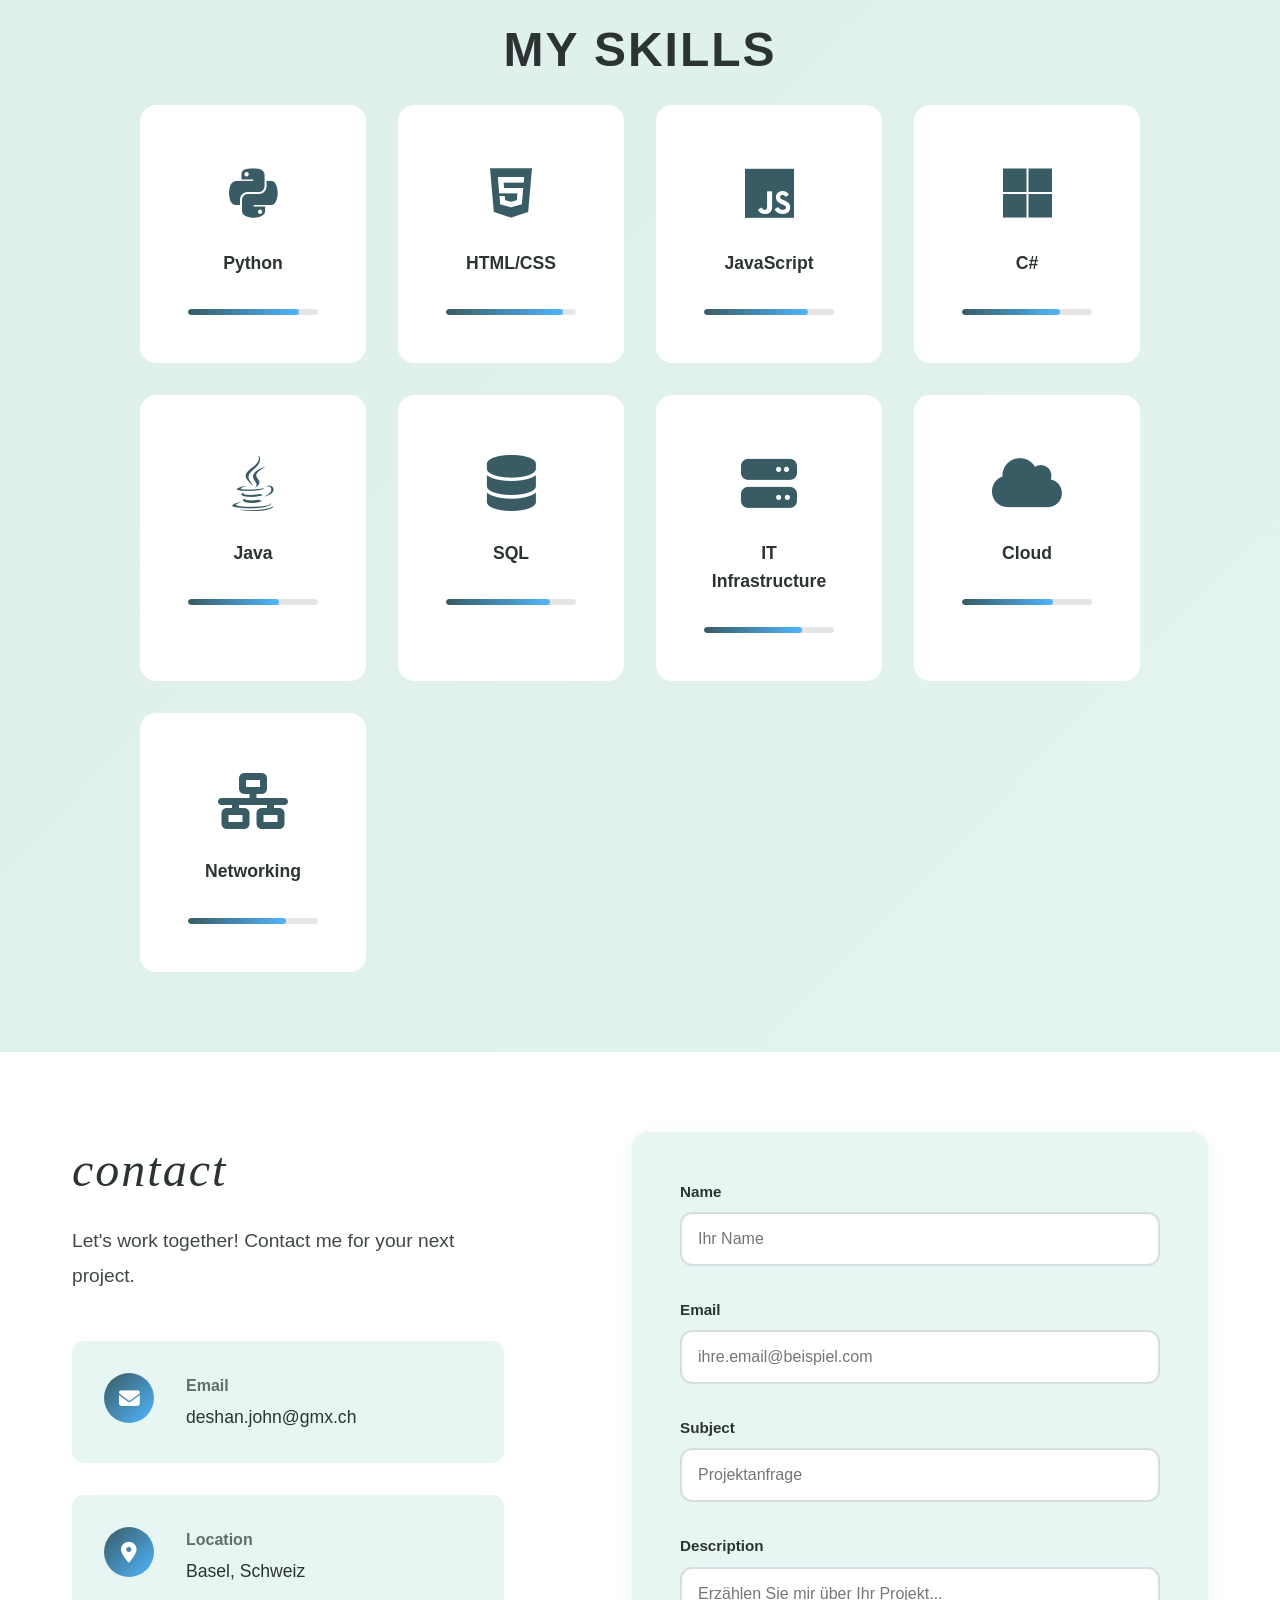
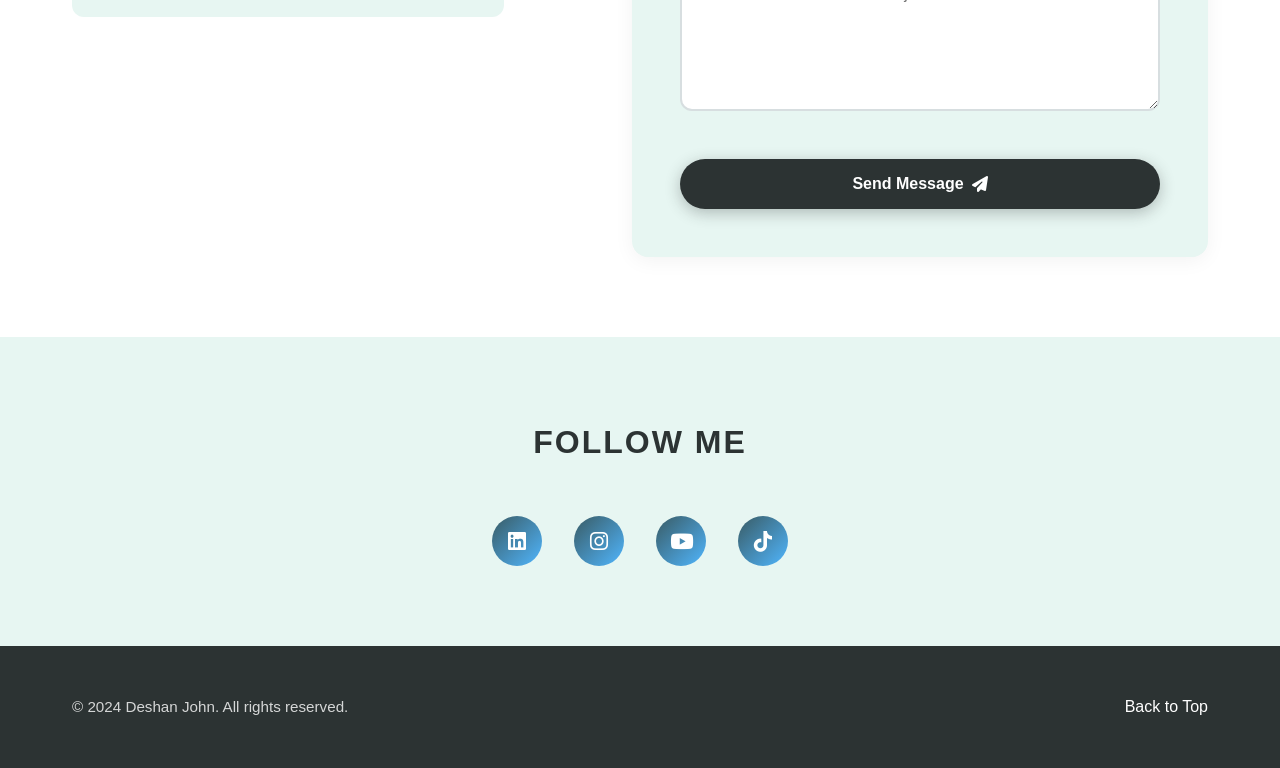
==== commit 5667b5ac: "Reorganize assets into assets/ folder, fix broken favicon links - Move style.css, script.js, favicon" ====
--- a/index.html
+++ b/index.html
@@ -28,14 +28,11 @@
     <meta name="twitter:image" content="https://deshanjohn.me/Images/profile.jpg">
     
     <!-- Favicon -->
-    <link rel="icon" type="image/svg+xml" href="/favicon.svg">
-    <link rel="alternate icon" type="image/png" sizes="32x32" href="/favicon-32x32.png">
-    <link rel="alternate icon" type="image/png" sizes="16x16" href="/favicon-16x16.png">
-    <link rel="apple-touch-icon" sizes="180x180" href="/apple-touch-icon.png">
+    <link rel="icon" type="image/svg+xml" href="/assets/favicon.svg">
     <link rel="manifest" href="/site.webmanifest">
     
     <!-- Preload Critical Assets -->
-    <link rel="preload" href="style.css" as="style">
+    <link rel="preload" href="assets/style.css" as="style">
     <link rel="preload" href="https://fonts.googleapis.com/css2?family=Inter:wght@400;600;700&family=Playfair+Display:ital,wght@0,400;0,700;1,400&display=swap" as="style">
 
     <!-- Google Fonts -->
@@ -47,7 +44,7 @@
     <link rel="stylesheet" href="https://cdnjs.cloudflare.com/ajax/libs/font-awesome/6.4.0/css/all.min.css">
     
     <!-- Stylesheet -->
-    <link rel="stylesheet" href="style.css">
+    <link rel="stylesheet" href="assets/style.css">
     
     <!-- Structured Data (JSON-LD) -->
     <script type="application/ld+json">
@@ -93,7 +90,7 @@
     <div class="loading-screen" id="loadingScreen">
         <div class="loading-content">
             <div class="loading-logo">
-                <img src="logo.svg" alt="DJ Logo" class="logo-spinner">
+                <img src="assets/logo.svg" alt="DJ Logo" class="logo-spinner">
             </div>
             <div class="loading-text" data-de="Lädt..." data-en="Loading...">Lädt...</div>
         </div>
@@ -105,7 +102,7 @@
             <div class="header-content">
                 <div class="logo">
                     <a href="#home" aria-label="Deshan John Home">
-                        <img src="logo.svg" alt="DJ Logo" class="logo-image">
+                        <img src="assets/logo.svg" alt="DJ Logo" class="logo-image">
                     </a>
                 </div>
                 <nav class="nav">
@@ -183,7 +180,7 @@
             <div class="about-content">
                 <div class="about-image">
                     <div class="about-photo-wrapper">
-                        <img src="design_referenz_bilder/about_myself.jpeg" alt="Deshan John - Informatiker Applikationsentwickler" class="about-photo" loading="lazy">
+                        <img src="Images/about_myself.jpeg" alt="Deshan John - Informatiker Applikationsentwickler" class="about-photo" loading="lazy">
                         <div class="rotating-text-circle">
                             <svg viewBox="0 0 200 200">
                                 <defs>
@@ -227,7 +224,7 @@
                         <div class="timeline-dot"></div>
                         <div class="timeline-card-horizontal">
                             <div class="timeline-image">
-                                <img src="design_referenz_bilder/Sri_lanka_school_2012-2019.png" alt="Sinhala Central College National School Trincomalee" loading="lazy">
+                                <img src="Images/Sri_lanka_school_2012-2019.png" alt="Sinhala Central College National School Trincomalee" loading="lazy">
                             </div>
                             <div class="timeline-year-badge">2012-2019</div>
                             <div class="timeline-content-horizontal">
@@ -243,7 +240,7 @@
                         <div class="timeline-dot"></div>
                         <div class="timeline-card-horizontal">
                             <div class="timeline-image">
-                                <img src="design_referenz_bilder/Lochackerschulhaus_2021-2022.jpeg" alt="Fremdsprachen Klasse Schweiz Reinach" loading="lazy">
+                                <img src="Images/Lochackerschulhaus_2021-2022.jpeg" alt="Fremdsprachen Klasse Schweiz Reinach" loading="lazy">
                             </div>
                             <div class="timeline-year-badge">2019-2021</div>
                             <div class="timeline-content-horizontal">
@@ -259,7 +256,7 @@
                         <div class="timeline-dot"></div>
                         <div class="timeline-card-horizontal">
                             <div class="timeline-image">
-                                <img src="design_referenz_bilder/Lochackerschulhaus_2021-2022.jpeg" alt="Sekundarschule Niveau A" loading="lazy">
+                                <img src="Images/Lochackerschulhaus_2021-2022.jpeg" alt="Sekundarschule Niveau A" loading="lazy">
                             </div>
                             <div class="timeline-year-badge">2021-2022</div>
                             <div class="timeline-content-horizontal">
@@ -275,7 +272,7 @@
                         <div class="timeline-dot"></div>
                         <div class="timeline-card-horizontal">
                             <div class="timeline-image">
-                                <img src="design_referenz_bilder/bachbattenschulhaus_2022-2024.jpg" alt="Sekundarschule Niveau E" loading="lazy">
+                                <img src="Images/bachbattenschulhaus_2022-2024.jpg" alt="Sekundarschule Niveau E" loading="lazy">
                             </div>
                             <div class="timeline-year-badge">2022-2024</div>
                             <div class="timeline-content-horizontal">
@@ -291,7 +288,7 @@
                         <div class="timeline-dot"></div>
                         <div class="timeline-card-horizontal">
                             <div class="timeline-image">
-                                <img src="design_referenz_bilder/jetz_kurs_2023-2026.png" alt="JETZ Python Kursleiter" loading="lazy">
+                                <img src="Images/jetz_kurs_2023-2026.png" alt="JETZ Python Kursleiter" loading="lazy">
                             </div>
                             <div class="timeline-year-badge">2023-2026</div>
                             <div class="timeline-content-horizontal">
@@ -307,7 +304,7 @@
                         <div class="timeline-dot"></div>
                         <div class="timeline-card-horizontal">
                             <div class="timeline-image">
-                                <img src="design_referenz_bilder/haeusler_2024-2026.JPG" alt="Haeusler AG Informatik Lehre" loading="lazy">
+                                <img src="Images/haeusler_2024-2026.JPG" alt="Haeusler AG Informatik Lehre" loading="lazy">
                             </div>
                             <div class="timeline-year-badge">2024-2028</div>
                             <div class="timeline-content-horizontal">
@@ -341,7 +338,7 @@
                     <div class="year-marker" data-year="2026">2026</div>
                 </div>
                 <div class="year-logo-moving">
-                    <img src="logo.svg" alt="DJ Logo" class="year-logo-icon">
+                    <img src="assets/logo.svg" alt="DJ Logo" class="year-logo-icon">
                 </div>
             </div>
         </div>
@@ -360,7 +357,7 @@
             <div class="projects-grid">
                 <div class="project-card fade-in" data-category="web development">
                     <div class="project-image">
-                        <img src="design_referenz_bilder/shanika_store_mywork.png" alt="Shanika Supermarket Website Preview" loading="lazy">
+                        <img src="Images/shanika_store_mywork.png" alt="Shanika Supermarket Website Preview" loading="lazy">
                         <div class="project-overlay">
                             <a href="https://shanikasuperandgrocery.netlify.app/" target="_blank" class="project-view-btn">
                                 <i class="fas fa-external-link-alt"></i>
@@ -379,7 +376,7 @@
                 </div>
                 <div class="project-card fade-in" data-category="teaching development">
                     <div class="project-image">
-                        <img src="design_referenz_bilder/jetz_kurs_2023-2026.png" alt="JETZ Python Course Preview" loading="lazy">
+                        <img src="Images/jetz_kurs_2023-2026.png" alt="JETZ Python Course Preview" loading="lazy">
                         <div class="project-overlay">
                             <a href="https://us6.campaign-archive.com/?u=3a87cb314293298a29f6ecb56&id=7c9d2bcfee" target="_blank" class="project-view-btn">
                                 <i class="fas fa-external-link-alt"></i>
@@ -398,7 +395,7 @@
                 </div>
                 <div class="project-card fade-in" data-category="teaching">
                     <div class="project-image">
-                        <img src="design_referenz_bilder/youtube_mywork.png" alt="YouTube Channel Preview" loading="lazy">
+                        <img src="Images/youtube_mywork.png" alt="YouTube Channel Preview" loading="lazy">
                         <div class="project-overlay">
                             <a href="https://www.youtube.com/@DeshanJohn618" target="_blank" class="project-view-btn">
                                 <i class="fas fa-external-link-alt"></i>
@@ -663,6 +660,6 @@
     </footer>
 
     <!-- JavaScript -->
-    <script src="script.js"></script>
+    <script src="assets/script.js"></script>
 </body>
 </html>
--- a/assets/style.css
+++ b/assets/style.css
@@ -0,0 +1,2197 @@
+/* ===========================
+   CSS Variables - Earthy Color Palette
+   =========================== */
+:root {
+    /* Earthy Color Palette */
+    --color-dark-1: #2C3333;
+    --color-dark-2: #395B64;
+    --color-light-1: #A5C9CA;
+    --color-light-2: #E7F6F2;
+    --color-accent-1: #00312C;
+    --color-accent-2: #182F57;
+    --color-accent-3: #50B6FE;
+    
+    /* Light Mode Colors */
+    --bg-light: #E7F6F2;
+    --text-light: #2C3333;
+    --card-bg-light: #FFFFFF;
+    --header-bg-light: rgba(231, 246, 242, 0.95);
+    --accent-primary: #395B64;
+    --accent-secondary: #50B6FE;
+    
+    /* Dark Mode Colors */
+    --bg-dark: #1a1a1a;
+    --text-dark: #E7F6F2;
+    --card-bg-dark: #2C3333;
+    --header-bg-dark: rgba(28, 28, 28, 0.95);
+    
+    /* Typography */
+    --font-primary: 'Inter', sans-serif;
+    --font-display: 'Playfair Display', serif;
+    
+    /* Spacing */
+    --spacing-xs: 0.5rem;
+    --spacing-sm: 1rem;
+    --spacing-md: 2rem;
+    --spacing-lg: 3rem;
+    --spacing-xl: 5rem;
+    --spacing-compact: 3.75rem; /* 60px - For compact sections */
+    --spacing-compact-sm: 3.125rem; /* 50px - For compact padding */
+    
+    /* Transitions */
+    --transition: all 0.3s cubic-bezier(0.4, 0, 0.2, 1);
+    --transition-slow: all 0.6s cubic-bezier(0.4, 0, 0.2, 1);
+}
+
+/* ===========================
+   Reset & Base Styles
+   =========================== */
+* {
+    margin: 0;
+    padding: 0;
+    box-sizing: border-box;
+}
+
+html {
+    scroll-behavior: smooth;
+    font-size: 16px;
+}
+
+body {
+    font-family: var(--font-primary);
+    background-color: var(--bg-light);
+    color: var(--text-light);
+    line-height: 1.6;
+    transition: var(--transition);
+    overflow-x: hidden;
+}
+
+body.dark-mode {
+    background-color: var(--bg-dark);
+    color: var(--text-dark);
+}
+
+body.loaded {
+    overflow: visible;
+}
+
+/* ===========================
+   Loading Screen
+   =========================== */
+.loading-screen {
+    position: fixed;
+    top: 0;
+    left: 0;
+    width: 100%;
+    height: 100%;
+    background-color: var(--bg-dark);
+    display: flex;
+    align-items: center;
+    justify-content: center;
+    z-index: 10000;
+    transition: opacity 0.5s ease, visibility 0.5s ease;
+}
+
+.loading-screen.hidden {
+    opacity: 0;
+    visibility: hidden;
+}
+
+.loading-content {
+    text-align: center;
+}
+
+.loading-logo {
+    width: 120px;
+    height: 120px;
+    margin: 0 auto 2rem;
+    animation: pulse-scale 1.5s ease-in-out infinite;
+}
+
+.logo-spinner {
+    width: 100%;
+    height: 100%;
+    object-fit: contain;
+    animation: rotate 2s linear infinite;
+}
+
+@keyframes pulse-scale {
+    0%, 100% {
+        transform: scale(1);
+        opacity: 1;
+    }
+    50% {
+        transform: scale(1.1);
+        opacity: 0.8;
+    }
+}
+
+.loading-text {
+    font-size: 1.2rem;
+    font-weight: 600;
+    color: var(--text-dark);
+    letter-spacing: 2px;
+    text-transform: uppercase;
+    animation: pulse 1.5s ease-in-out infinite;
+}
+
+@keyframes pulse {
+    0%, 100% {
+        opacity: 1;
+    }
+    50% {
+        opacity: 0.5;
+    }
+}
+
+.container {
+    max-width: 1200px;
+    margin: 0 auto;
+    padding: 0 var(--spacing-md);
+}
+
+/* ===========================
+   Header
+   =========================== */
+.header {
+    position: fixed;
+    top: 0;
+    left: 0;
+    right: 0;
+    background-color: var(--header-bg-light);
+    backdrop-filter: blur(10px);
+    z-index: 1000;
+    padding: 1.25rem 0;
+    box-shadow: 0 2px 20px rgba(0, 0, 0, 0.05);
+    transition: var(--transition);
+}
+
+body.dark-mode .header {
+    background-color: var(--header-bg-dark);
+    box-shadow: 0 2px 20px rgba(0, 0, 0, 0.4);
+}
+
+.header-content {
+    display: flex;
+    justify-content: space-between;
+    align-items: center;
+}
+
+.logo {
+    display: flex;
+    align-items: center;
+}
+
+.logo a {
+    display: flex;
+    align-items: center;
+    text-decoration: none;
+}
+
+.logo-image {
+    height: 50px;
+    width: auto;
+    transition: transform 0.3s ease;
+}
+
+.logo-image:hover {
+    transform: scale(1.05) rotate(5deg);
+}
+
+.logo h1 {
+    font-size: 1.75rem;
+    font-weight: 400;
+    font-family: var(--font-display);
+    font-style: italic;
+    color: var(--text-light);
+    transition: var(--transition);
+}
+
+body.dark-mode .logo h1 {
+    color: var(--text-dark);
+}
+
+.nav {
+    display: flex;
+    align-items: center;
+    gap: var(--spacing-lg);
+}
+
+.nav-list {
+    display: flex;
+    list-style: none;
+    gap: var(--spacing-md);
+    margin: 0;
+}
+
+.nav-link {
+    text-decoration: none;
+    color: var(--text-light);
+    font-weight: 500;
+    font-size: 0.95rem;
+    transition: var(--transition);
+    position: relative;
+    padding: 0.5rem 0;
+}
+
+body.dark-mode .nav-link {
+    color: var(--text-dark);
+}
+
+.nav-link:hover {
+    color: var(--accent-primary);
+}
+
+body.dark-mode .nav-link:hover {
+    color: var(--accent-secondary);
+}
+
+.nav-link::after {
+    content: '';
+    position: absolute;
+    bottom: 0;
+    left: 0;
+    width: 0;
+    height: 2px;
+    background-color: var(--accent-primary);
+    transition: width 0.3s ease;
+}
+
+body.dark-mode .nav-link::after {
+    background-color: var(--accent-secondary);
+}
+
+.nav-link:hover::after {
+    width: 100%;
+}
+
+.header-controls {
+    display: flex;
+    gap: var(--spacing-sm);
+    align-items: center;
+}
+
+.dark-mode-toggle {
+    background: transparent;
+    border: 2px solid var(--text-light);
+    color: var(--text-light);
+    width: 44px;
+    height: 44px;
+    border-radius: 50%;
+    cursor: pointer;
+    display: flex;
+    align-items: center;
+    justify-content: center;
+    transition: var(--transition);
+    font-size: 1.1rem;
+}
+
+body.dark-mode .dark-mode-toggle {
+    border-color: var(--text-dark);
+    color: var(--text-dark);
+}
+
+.dark-mode-toggle:hover {
+    background-color: var(--accent-primary);
+    border-color: var(--accent-primary);
+    color: white;
+    transform: rotate(20deg);
+}
+
+body.dark-mode .dark-mode-toggle:hover {
+    background-color: var(--accent-secondary);
+    border-color: var(--accent-secondary);
+}
+
+.lang-toggle {
+    background: transparent;
+    border: 2px solid var(--text-light);
+    color: var(--text-light);
+    width: 44px;
+    height: 44px;
+    border-radius: 50%;
+    cursor: pointer;
+    display: flex;
+    align-items: center;
+    justify-content: center;
+    transition: var(--transition);
+    font-size: 0.85rem;
+    font-weight: 600;
+}
+
+body.dark-mode .lang-toggle {
+    border-color: var(--text-dark);
+    color: var(--text-dark);
+}
+
+.lang-toggle:hover {
+    background-color: var(--accent-primary);
+    border-color: var(--accent-primary);
+    color: white;
+    transform: scale(1.1);
+}
+
+body.dark-mode .lang-toggle:hover {
+    background-color: var(--accent-secondary);
+    border-color: var(--accent-secondary);
+}
+
+.hamburger {
+    display: none;
+    flex-direction: column;
+    gap: 5px;
+    background: transparent;
+    border: none;
+    cursor: pointer;
+    padding: 0.5rem;
+}
+
+.hamburger span {
+    width: 25px;
+    height: 3px;
+    background-color: var(--text-light);
+    transition: var(--transition);
+    border-radius: 2px;
+}
+
+body.dark-mode .hamburger span {
+    background-color: var(--text-dark);
+}
+
+/* ===========================
+   Mobile Menu
+   =========================== */
+.mobile-menu {
+    position: fixed;
+    top: 75px;
+    left: 0;
+    right: 0;
+    background-color: var(--header-bg-light);
+    backdrop-filter: blur(10px);
+    transform: translateY(-100%);
+    opacity: 0;
+    visibility: hidden;
+    transition: var(--transition);
+    z-index: 999;
+    box-shadow: 0 4px 20px rgba(0, 0, 0, 0.1);
+}
+
+body.dark-mode .mobile-menu {
+    background-color: var(--header-bg-dark);
+}
+
+.mobile-menu.active {
+    transform: translateY(0);
+    opacity: 1;
+    visibility: visible;
+}
+
+.mobile-nav-list {
+    list-style: none;
+    padding: var(--spacing-md);
+}
+
+.mobile-nav-list li {
+    margin-bottom: var(--spacing-sm);
+}
+
+.mobile-nav-link {
+    display: block;
+    text-decoration: none;
+    color: var(--text-light);
+    font-weight: 500;
+    font-size: 1.1rem;
+    padding: var(--spacing-sm);
+    transition: var(--transition);
+    border-radius: 8px;
+}
+
+body.dark-mode .mobile-nav-link {
+    color: var(--text-dark);
+}
+
+.mobile-nav-link:hover {
+    color: var(--accent-primary);
+    background-color: rgba(57, 91, 100, 0.1);
+}
+
+body.dark-mode .mobile-nav-link:hover {
+    color: var(--accent-secondary);
+    background-color: rgba(80, 182, 254, 0.1);
+}
+
+/* ===========================
+   Hero Section
+   =========================== */
+.hero {
+    min-height: 100vh;
+    display: flex;
+    align-items: center;
+    padding-top: 100px;
+    padding-bottom: var(--spacing-xl);
+    background: linear-gradient(135deg, var(--bg-light) 0%, rgba(165, 201, 202, 0.2) 100%);
+}
+
+body.dark-mode .hero {
+    background: linear-gradient(135deg, var(--bg-dark) 0%, rgba(57, 91, 100, 0.2) 100%);
+}
+
+.hero-content {
+    display: grid;
+    grid-template-columns: 1.2fr 1fr;
+    gap: var(--spacing-xl);
+    align-items: center;
+}
+
+.hero-text {
+    animation: fadeInUp 0.8s ease;
+}
+
+.status-badge {
+    display: inline-flex;
+    align-items: center;
+    gap: 0.5rem;
+    padding: 0.5rem 1rem;
+    background-color: rgba(57, 91, 100, 0.1);
+    border-radius: 50px;
+    margin-bottom: var(--spacing-md);
+    font-size: 0.9rem;
+    font-weight: 500;
+}
+
+body.dark-mode .status-badge {
+    background-color: rgba(80, 182, 254, 0.1);
+}
+
+.status-dot {
+    width: 8px;
+    height: 8px;
+    background-color: #00FF87;
+    border-radius: 50%;
+    animation: pulse 2s ease-in-out infinite;
+}
+
+@keyframes pulse {
+    0%, 100% {
+        opacity: 1;
+    }
+    50% {
+        opacity: 0.5;
+    }
+}
+
+.hero-title {
+    margin-bottom: var(--spacing-md);
+}
+
+.hero-greeting {
+    display: block;
+    font-size: 2.5rem;
+    font-weight: 300;
+    font-family: var(--font-display);
+    font-style: italic;
+    margin-bottom: 0.5rem;
+}
+
+.hero-name {
+    display: block;
+    font-size: 4rem;
+    font-weight: 900;
+    font-family: var(--font-primary);
+    letter-spacing: -2px;
+    background: linear-gradient(135deg, var(--color-dark-2) 0%, var(--color-accent-3) 100%);
+    -webkit-background-clip: text;
+    -webkit-text-fill-color: transparent;
+    background-clip: text;
+}
+
+body.dark-mode .hero-name {
+    background: linear-gradient(135deg, var(--color-light-1) 0%, var(--color-accent-3) 100%);
+    -webkit-background-clip: text;
+    -webkit-text-fill-color: transparent;
+    background-clip: text;
+}
+
+.hero-subtitle {
+    font-size: 1rem;
+    font-weight: 700;
+    letter-spacing: 3px;
+    margin-bottom: var(--spacing-md);
+    opacity: 0.7;
+    text-transform: uppercase;
+}
+
+.hero-description {
+    font-size: 1.15rem;
+    margin-bottom: var(--spacing-lg);
+    opacity: 0.8;
+    line-height: 1.8;
+    max-width: 600px;
+}
+
+.hero-buttons {
+    display: flex;
+    gap: var(--spacing-sm);
+}
+
+.btn {
+    display: inline-flex;
+    align-items: center;
+    gap: 0.5rem;
+    padding: 1rem 2.5rem;
+    text-decoration: none;
+    font-weight: 600;
+    border-radius: 50px;
+    transition: var(--transition);
+    font-size: 1rem;
+    cursor: pointer;
+    border: none;
+}
+
+.btn-primary {
+    background-color: var(--color-dark-1);
+    color: white;
+    box-shadow: 0 4px 15px rgba(44, 51, 51, 0.3);
+}
+
+.btn-primary:hover {
+    background-color: var(--color-dark-2);
+    transform: translateY(-2px);
+    box-shadow: 0 6px 20px rgba(44, 51, 51, 0.4);
+}
+
+body.dark-mode .btn-primary {
+    background-color: var(--accent-secondary);
+    box-shadow: 0 4px 15px rgba(80, 182, 254, 0.3);
+}
+
+body.dark-mode .btn-primary:hover {
+    background-color: #3da0e0;
+    box-shadow: 0 6px 20px rgba(80, 182, 254, 0.4);
+}
+
+.btn-outline {
+    background-color: transparent;
+    color: var(--text-light);
+    border: 2px solid var(--text-light);
+}
+
+body.dark-mode .btn-outline {
+    color: var(--text-dark);
+    border-color: var(--text-dark);
+}
+
+.btn-outline:hover {
+    background-color: var(--color-dark-2);
+    color: white;
+    border-color: var(--color-dark-2);
+    transform: translateY(-2px);
+}
+
+body.dark-mode .btn-outline:hover {
+    background-color: var(--accent-secondary);
+    border-color: var(--accent-secondary);
+}
+
+.hero-image {
+    display: flex;
+    justify-content: center;
+    align-items: center;
+    animation: fadeInRight 0.8s ease;
+}
+
+.profile-circle {
+    position: relative;
+    width: 450px;
+    height: 450px;
+    border-radius: 50%;
+    overflow: hidden;
+    box-shadow: 0 20px 60px rgba(0, 0, 0, 0.15);
+    border: 8px solid rgba(165, 201, 202, 0.3);
+    transition: var(--transition);
+}
+
+body.dark-mode .profile-circle {
+    border-color: rgba(57, 91, 100, 0.5);
+    box-shadow: 0 20px 60px rgba(0, 0, 0, 0.6);
+}
+
+.profile-circle:hover {
+    transform: scale(1.05);
+    box-shadow: 0 25px 70px rgba(0, 0, 0, 0.2);
+}
+
+.profile-img {
+    width: 100%;
+    height: 100%;
+    object-fit: cover;
+}
+
+/* ===========================
+   Work Section
+   =========================== */
+.work {
+    padding: var(--spacing-xl) 0;
+}
+
+.section-title {
+    font-size: 3rem;
+    font-weight: 700;
+    text-align: center;
+    margin-bottom: var(--spacing-sm);
+    text-transform: uppercase;
+    letter-spacing: 2px;
+}
+
+.section-title.left-align {
+    text-align: left;
+    text-transform: lowercase;
+    font-family: var(--font-display);
+    font-style: italic;
+    font-weight: 400;
+}
+
+.section-subtitle {
+    text-align: center;
+    font-size: 1.2rem;
+    margin-bottom: var(--spacing-lg);
+    opacity: 0.8;
+}
+
+.work-categories {
+    display: flex;
+    justify-content: center;
+    gap: var(--spacing-sm);
+    margin-bottom: var(--spacing-lg);
+    flex-wrap: wrap;
+}
+
+.category-btn {
+    padding: 0.75rem 1.5rem;
+    background-color: transparent;
+    border: 2px solid var(--color-dark-2);
+    color: var(--color-dark-2);
+    border-radius: 50px;
+    cursor: pointer;
+    font-weight: 600;
+    transition: var(--transition);
+    font-family: var(--font-primary);
+}
+
+body.dark-mode .category-btn {
+    border-color: var(--accent-secondary);
+    color: var(--accent-secondary);
+}
+
+/* Fix: Category button active/hover state in dark mode needs better contrast */
+.category-btn.active,
+.category-btn:hover {
+    background-color: var(--color-dark-2);
+    color: white;
+}
+
+body.dark-mode .category-btn.active,
+body.dark-mode .category-btn:hover {
+    background-color: var(--accent-secondary);
+    border-color: var(--accent-secondary);
+    color: var(--bg-dark); /* Better contrast for selected state */
+}
+
+.projects-grid {
+    display: grid;
+    grid-template-columns: repeat(auto-fit, minmax(320px, 1fr));
+    gap: var(--spacing-lg);
+}
+
+.project-card {
+    background-color: var(--card-bg-light);
+    border-radius: 16px;
+    overflow: hidden;
+    box-shadow: 0 4px 20px rgba(0, 0, 0, 0.08);
+    transition: var(--transition-slow);
+    opacity: 0;
+    transform: translateY(30px);
+}
+
+body.dark-mode .project-card {
+    background-color: var(--card-bg-dark);
+    box-shadow: 0 4px 20px rgba(0, 0, 0, 0.4);
+}
+
+.project-card.visible {
+    opacity: 1;
+    transform: translateY(0);
+}
+
+.project-card:hover {
+    transform: translateY(-10px);
+    box-shadow: 0 15px 40px rgba(57, 91, 100, 0.25);
+}
+
+body.dark-mode .project-card:hover {
+    box-shadow: 0 15px 40px rgba(80, 182, 254, 0.2);
+}
+
+.project-image {
+    position: relative;
+    width: 100%;
+    height: 250px;
+    background: linear-gradient(135deg, var(--color-dark-2) 0%, var(--color-light-1) 100%);
+    overflow: hidden;
+}
+
+.project-image img {
+    width: 100%;
+    height: 100%;
+    object-fit: cover;
+    transition: transform 0.5s ease;
+}
+
+.project-image:hover img {
+    transform: scale(1.05);
+}
+
+.project-overlay {
+    position: absolute;
+    top: 0;
+    left: 0;
+    right: 0;
+    bottom: 0;
+    background-color: rgba(44, 51, 51, 0.9);
+    display: flex;
+    align-items: center;
+    justify-content: center;
+    opacity: 0;
+    transition: var(--transition);
+}
+
+.project-image:hover .project-overlay {
+    opacity: 1;
+}
+
+.project-view-btn {
+    width: 60px;
+    height: 60px;
+    border-radius: 50%;
+    background-color: white;
+    color: var(--color-dark-1);
+    display: flex;
+    align-items: center;
+    justify-content: center;
+    font-size: 1.5rem;
+    text-decoration: none;
+    transition: var(--transition);
+}
+
+.project-view-btn:hover {
+    transform: scale(1.1);
+    background-color: var(--accent-secondary);
+    color: white;
+}
+
+.project-content {
+    padding: var(--spacing-md);
+}
+
+.project-title {
+    font-size: 1.5rem;
+    font-weight: 700;
+    margin-bottom: var(--spacing-sm);
+}
+
+.project-description {
+    font-size: 0.95rem;
+    line-height: 1.7;
+    margin-bottom: var(--spacing-md);
+    opacity: 0.8;
+}
+
+.project-tags {
+    display: flex;
+    gap: 0.5rem;
+    flex-wrap: wrap;
+}
+
+.tag {
+    padding: 0.35rem 0.75rem;
+    background-color: rgba(57, 91, 100, 0.1);
+    color: var(--color-dark-2);
+    border-radius: 20px;
+    font-size: 0.85rem;
+    font-weight: 500;
+}
+
+body.dark-mode .tag {
+    background-color: rgba(80, 182, 254, 0.2);
+    color: var(--accent-secondary);
+}
+
+/* ===========================
+   About Section
+   =========================== */
+.about {
+    padding: var(--spacing-xl) 0;
+    background-color: var(--card-bg-light);
+}
+
+body.dark-mode .about {
+    background-color: var(--bg-dark);
+}
+
+.about-content {
+    display: grid;
+    grid-template-columns: 1fr 1.2fr;
+    gap: var(--spacing-xl);
+    align-items: center;
+}
+
+.about-photo-wrapper {
+    position: relative;
+    width: 400px;
+    height: 400px;
+    margin: 0 auto;
+}
+
+.about-photo {
+    width: 100%;
+    height: 100%;
+    object-fit: cover;
+    border-radius: 20px;
+    box-shadow: 0 20px 60px rgba(0, 0, 0, 0.15);
+}
+
+body.dark-mode .about-photo {
+    box-shadow: 0 20px 60px rgba(0, 0, 0, 0.5);
+}
+
+.rotating-text-circle {
+    position: absolute;
+    bottom: -20px;
+    right: -20px;
+    width: 180px;
+    height: 180px;
+    animation: rotate 20s linear infinite;
+}
+
+@keyframes rotate {
+    from {
+        transform: rotate(0deg);
+    }
+    to {
+        transform: rotate(360deg);
+    }
+}
+
+.rotating-text-circle svg {
+    width: 100%;
+    height: 100%;
+}
+
+.rotating-text {
+    fill: var(--color-dark-2);
+    font-size: 16px;
+    font-weight: 600;
+    text-transform: uppercase;
+    letter-spacing: 3px;
+}
+
+body.dark-mode .rotating-text {
+    fill: var(--accent-secondary);
+}
+
+.gear-icon {
+    position: absolute;
+    top: 50%;
+    left: 50%;
+    transform: translate(-50%, -50%);
+    width: 70px;
+    height: 70px;
+    background-color: var(--color-dark-1);
+    border-radius: 50%;
+    display: flex;
+    align-items: center;
+    justify-content: center;
+    color: white;
+    font-size: 2rem;
+    box-shadow: 0 4px 20px rgba(0, 0, 0, 0.2);
+}
+
+body.dark-mode .gear-icon {
+    background-color: var(--accent-secondary);
+}
+
+.about-text {
+    max-width: 600px;
+}
+
+.about-intro {
+    font-size: 1.2rem;
+    line-height: 1.8;
+    margin-bottom: var(--spacing-md);
+    font-weight: 500;
+}
+
+.about-description {
+    font-size: 1rem;
+    line-height: 1.8;
+    margin-bottom: var(--spacing-lg);
+    opacity: 0.85;
+}
+
+/* ===========================
+   Journey/Timeline Section
+   =========================== */
+/* ===========================
+   My Journey Section - Horizontal Timeline
+   =========================== */
+.journey {
+    padding: var(--spacing-compact) 0;
+    background-color: var(--bg-light);
+    overflow: hidden;
+}
+
+body.dark-mode .journey {
+    background-color: var(--card-bg-dark);
+}
+
+.journey-header {
+    text-align: center;
+    margin-bottom: var(--spacing-md);
+}
+
+.timeline-horizontal-wrapper {
+    position: relative;
+    width: 100%;
+    max-width: 1400px;
+    margin: 0 auto;
+    padding: 0 80px;
+}
+
+.timeline-horizontal-container {
+    overflow-x: auto;
+    overflow-y: hidden;
+    scroll-behavior: smooth;
+    padding: var(--spacing-compact-sm) 1.25rem;
+    position: relative;
+    /* Hide scrollbar but keep functionality */
+    scrollbar-width: none;
+    -ms-overflow-style: none;
+}
+
+.timeline-horizontal-container::-webkit-scrollbar {
+    display: none;
+}
+
+.timeline-line-horizontal {
+    position: absolute;
+    top: 50%;
+    left: 0;
+    right: 0;
+    height: 4px;
+    background: linear-gradient(90deg, var(--color-dark-2) 0%, var(--accent-secondary) 50%, var(--color-accent-3) 100%);
+    transform: translateY(-50%);
+    z-index: 1;
+}
+
+body.dark-mode .timeline-line-horizontal {
+    background: linear-gradient(90deg, var(--accent-secondary) 0%, var(--color-accent-3) 50%, var(--color-light-1) 100%);
+}
+
+.timeline-items-horizontal {
+    display: flex;
+    gap: 100px;
+    padding: 0 50px;
+    min-width: min-content;
+}
+
+.timeline-item-horizontal {
+    position: relative;
+    flex-shrink: 0;
+    width: 350px;
+    opacity: 0;
+    transform: scale(0.9) translateY(20px);
+    transition: opacity 0.6s ease, transform 0.6s cubic-bezier(0.34, 1.56, 0.64, 1);
+}
+
+.timeline-item-horizontal:nth-child(1) { transition-delay: 0.1s; }
+.timeline-item-horizontal:nth-child(2) { transition-delay: 0.2s; }
+.timeline-item-horizontal:nth-child(3) { transition-delay: 0.3s; }
+.timeline-item-horizontal:nth-child(4) { transition-delay: 0.4s; }
+.timeline-item-horizontal:nth-child(5) { transition-delay: 0.5s; }
+.timeline-item-horizontal:nth-child(6) { transition-delay: 0.6s; }
+
+.timeline-item-horizontal.timeline-visible {
+    opacity: 1;
+    transform: scale(1) translateY(0);
+}
+
+.timeline-dot {
+    position: absolute;
+    top: 50%;
+    left: 50%;
+    transform: translate(-50%, -50%);
+    width: 20px;
+    height: 20px;
+    background-color: var(--accent-secondary);
+    border: 4px solid var(--bg-light);
+    border-radius: 50%;
+    z-index: 2;
+    box-shadow: 0 0 0 0 rgba(80, 182, 254, 0.7);
+    animation: pulse-dot 2s infinite;
+}
+
+body.dark-mode .timeline-dot {
+    border-color: var(--bg-dark);
+    background-color: var(--color-accent-3);
+}
+
+@keyframes pulse-dot {
+    0% {
+        box-shadow: 0 0 0 0 rgba(80, 182, 254, 0.7);
+    }
+    70% {
+        box-shadow: 0 0 0 15px rgba(80, 182, 254, 0);
+    }
+    100% {
+        box-shadow: 0 0 0 0 rgba(80, 182, 254, 0);
+    }
+}
+
+.timeline-card-horizontal {
+    background-color: var(--card-bg-light);
+    border-radius: 20px;
+    overflow: hidden;
+    box-shadow: 0 10px 40px rgba(0, 0, 0, 0.1);
+    transition: all 0.4s cubic-bezier(0.34, 1.56, 0.64, 1);
+    margin-top: 120px;
+    position: relative;
+}
+
+body.dark-mode .timeline-card-horizontal {
+    background-color: var(--bg-dark);
+    box-shadow: 0 10px 40px rgba(0, 0, 0, 0.5);
+}
+
+.timeline-card-horizontal:hover {
+    transform: translateY(-15px) rotateY(5deg);
+    box-shadow: 0 20px 60px rgba(80, 182, 254, 0.3);
+}
+
+.timeline-item-horizontal.highlighted .timeline-card-horizontal {
+    background: linear-gradient(135deg, rgba(57, 91, 100, 0.15) 0%, rgba(80, 182, 254, 0.15) 100%);
+    border: 3px solid var(--accent-secondary);
+}
+
+.timeline-item-horizontal.current .timeline-card-horizontal {
+    background: linear-gradient(135deg, rgba(16, 185, 129, 0.15) 0%, rgba(80, 182, 254, 0.15) 100%);
+    border: 3px solid var(--color-accent-3);
+}
+
+.timeline-image {
+    width: 100%;
+    height: 220px;
+    overflow: hidden;
+    position: relative;
+    z-index: 3;
+}
+
+.timeline-image img {
+    width: 100%;
+    height: 100%;
+    object-fit: cover;
+    transition: transform 0.5s ease;
+}
+
+.timeline-card-horizontal:hover .timeline-image img {
+    transform: scale(1.1) rotate(2deg);
+}
+
+.timeline-year-badge {
+    position: absolute;
+    top: 15px;
+    right: 15px;
+    background-color: var(--color-dark-2);
+    color: white;
+    padding: 0.5rem 1.2rem;
+    border-radius: 30px;
+    font-weight: 700;
+    font-size: 0.9rem;
+    box-shadow: 0 4px 15px rgba(0, 0, 0, 0.3);
+    z-index: 10;
+}
+
+body.dark-mode .timeline-year-badge {
+    background-color: var(--accent-secondary);
+    color: var(--bg-dark);
+}
+
+.timeline-content-horizontal {
+    padding: 1.2rem;
+}
+
+.timeline-title-horizontal {
+    font-size: 1.3rem;
+    font-weight: 600;
+    margin-bottom: 0.4rem;
+    color: var(--color-dark-1);
+}
+
+body.dark-mode .timeline-title-horizontal {
+    color: var(--text-dark);
+}
+
+.timeline-location {
+    font-size: 0.9rem;
+    color: var(--accent-secondary);
+    font-weight: 500;
+    margin-bottom: 0.4rem;
+    display: flex;
+    align-items: center;
+    gap: 0.3rem;
+}
+
+.timeline-location::before {
+    content: "\f3c5";
+    font-family: "Font Awesome 6 Free";
+    font-weight: 900;
+}
+
+.timeline-description-horizontal {
+    font-size: 0.9rem;
+    line-height: 1.5;
+    opacity: 0.85;
+    color: var(--text-light);
+}
+
+body.dark-mode .timeline-description-horizontal {
+    color: var(--text-dark);
+}
+
+/* Navigation Buttons */
+.timeline-nav {
+    position: absolute;
+    top: 50%;
+    transform: translateY(-50%);
+    width: 50px;
+    height: 50px;
+    border-radius: 50%;
+    background-color: var(--color-dark-2);
+    color: white;
+    border: none;
+    cursor: pointer;
+    display: flex;
+    align-items: center;
+    justify-content: center;
+    font-size: 1.2rem;
+    transition: all 0.3s ease;
+    z-index: 10;
+    box-shadow: 0 4px 15px rgba(0, 0, 0, 0.2);
+}
+
+body.dark-mode .timeline-nav {
+    background-color: var(--accent-secondary);
+}
+
+.timeline-nav:hover {
+    background-color: var(--accent-secondary);
+    transform: translateY(-50%) scale(1.1);
+    box-shadow: 0 6px 20px rgba(80, 182, 254, 0.4);
+}
+
+body.dark-mode .timeline-nav:hover {
+    background-color: var(--color-dark-2);
+}
+
+.timeline-nav-left {
+    left: 10px;
+}
+
+.timeline-nav-right {
+    right: 10px;
+}
+
+/* ===========================
+   Year Timeline Section (2012-2026)
+   =========================== */
+.year-timeline-section {
+    padding: var(--spacing-xl) 0;
+    background-color: var(--bg-light);
+    overflow: hidden;
+}
+
+body.dark-mode .year-timeline-section {
+    background-color: var(--card-bg-dark);
+}
+
+.year-timeline-wrapper {
+    position: relative;
+    width: 100%;
+    max-width: 1200px;
+    margin: 0 auto;
+    padding: 60px 0;
+}
+
+.year-timeline-line {
+    position: relative;
+    width: 100%;
+    height: 6px;
+    background: linear-gradient(90deg, var(--color-dark-2) 0%, var(--accent-secondary) 50%, var(--color-accent-3) 100%);
+    border-radius: 10px;
+    box-shadow: 0 2px 10px rgba(0, 0, 0, 0.1);
+}
+
+body.dark-mode .year-timeline-line {
+    background: linear-gradient(90deg, var(--accent-secondary) 0%, var(--color-accent-3) 50%, var(--color-light-1) 100%);
+}
+
+.year-markers {
+    display: flex;
+    justify-content: space-between;
+    margin-top: 20px;
+}
+
+.year-marker {
+    font-size: 1.2rem;
+    font-weight: 700;
+    color: var(--color-dark-2);
+    text-align: center;
+    position: relative;
+}
+
+body.dark-mode .year-marker {
+    color: var(--accent-secondary);
+}
+
+.year-marker::before {
+    content: '';
+    position: absolute;
+    top: -26px;
+    left: 50%;
+    transform: translateX(-50%);
+    width: 12px;
+    height: 12px;
+    background-color: var(--accent-secondary);
+    border: 3px solid var(--bg-light);
+    border-radius: 50%;
+    box-shadow: 0 2px 8px rgba(0, 0, 0, 0.2);
+}
+
+body.dark-mode .year-marker::before {
+    background-color: var(--color-accent-3);
+    border-color: var(--card-bg-dark);
+}
+
+.year-logo-moving {
+    position: absolute;
+    top: 50%;
+    left: 0;
+    transform: translateY(-50%);
+    width: 50px;
+    height: 50px;
+    background-color: var(--color-dark-1);
+    border-radius: 50%;
+    display: flex;
+    align-items: center;
+    justify-content: center;
+    padding: 8px;
+    box-shadow: 0 4px 15px rgba(0, 0, 0, 0.3);
+    animation: moveLogo 15s linear infinite;
+    z-index: 10;
+}
+
+body.dark-mode .year-logo-moving {
+    background-color: var(--accent-secondary);
+}
+
+.year-logo-icon {
+    width: 100%;
+    height: 100%;
+    object-fit: contain;
+    filter: brightness(0) invert(1);
+}
+
+body.dark-mode .year-logo-icon {
+    filter: brightness(0) invert(0);
+}
+
+@keyframes moveLogo {
+    0% {
+        left: 0%;
+    }
+    100% {
+        left: calc(100% - 50px);
+    }
+}
+
+/* Responsive adjustments for year timeline */
+@media (max-width: 768px) {
+    .year-markers {
+        font-size: 0.9rem;
+    }
+    
+    .year-marker {
+        font-size: 1rem;
+    }
+    
+    .year-marker::before {
+        width: 10px;
+        height: 10px;
+    }
+    
+    .year-logo-moving {
+        width: 40px;
+        height: 40px;
+    }
+    
+    @keyframes moveLogo {
+        0% {
+            left: 0%;
+        }
+        100% {
+            left: calc(100% - 40px);
+        }
+    }
+}
+
+@media (max-width: 480px) {
+    .year-marker {
+        font-size: 0.85rem;
+    }
+    
+    .year-marker::before {
+        width: 8px;
+        height: 8px;
+    }
+    
+    .year-logo-moving {
+        width: 35px;
+        height: 35px;
+    }
+    
+    @keyframes moveLogo {
+        0% {
+            left: 0%;
+        }
+        100% {
+            left: calc(100% - 35px);
+        }
+    }
+}
+
+/* ===========================
+   Services Section
+   =========================== */
+.services {
+    padding: var(--spacing-xl) 0;
+    background-color: var(--card-bg-light);
+}
+
+body.dark-mode .services {
+    background-color: var(--bg-dark);
+}
+
+.services-list {
+    max-width: 900px;
+    margin: 0 auto;
+}
+
+.service-item {
+    position: relative;
+    display: grid;
+    grid-template-columns: auto 1fr auto;
+    align-items: center;
+    gap: var(--spacing-md);
+    padding: var(--spacing-lg) 0;
+    border-bottom: 2px solid rgba(0, 0, 0, 0.1);
+    opacity: 0;
+    transform: translateY(20px);
+    transition: var(--transition-slow);
+}
+
+body.dark-mode .service-item {
+    border-bottom-color: rgba(255, 255, 255, 0.1);
+}
+
+.service-item.visible {
+    opacity: 1;
+    transform: translateY(0);
+}
+
+.service-item:hover {
+    background-color: rgba(57, 91, 100, 0.05);
+    padding-left: var(--spacing-md);
+    padding-right: var(--spacing-md);
+    border-radius: 12px;
+}
+
+body.dark-mode .service-item:hover {
+    background-color: rgba(80, 182, 254, 0.05);
+}
+
+.service-number {
+    font-size: 1.5rem;
+    font-weight: 700;
+    color: var(--color-dark-2);
+}
+
+body.dark-mode .service-number {
+    color: var(--accent-secondary);
+}
+
+.service-name {
+    font-size: 1.5rem;
+    font-weight: 600;
+}
+
+/* Fix: Service toggle (plus icon) needs proper color in dark mode hover state */
+.service-toggle {
+    width: 50px;
+    height: 50px;
+    border-radius: 50%;
+    background-color: transparent;
+    border: 2px solid var(--color-dark-2);
+    color: var(--color-dark-2);
+    cursor: pointer;
+    display: flex;
+    align-items: center;
+    justify-content: center;
+    transition: var(--transition);
+    font-size: 1.2rem;
+}
+
+body.dark-mode .service-toggle {
+    border-color: var(--accent-secondary);
+    color: var(--accent-secondary);
+}
+
+.service-toggle:hover {
+    background-color: var(--color-dark-2);
+    color: white;
+    transform: rotate(90deg);
+}
+
+body.dark-mode .service-toggle:hover {
+    background-color: var(--accent-secondary);
+    color: var(--bg-dark); /* Better contrast for icon visibility */
+}
+
+.service-details {
+    grid-column: 2 / -1;
+    max-height: 0;
+    overflow: hidden;
+    transition: max-height 0.3s ease;
+}
+
+.service-item.active .service-details {
+    max-height: 200px;
+    padding-top: var(--spacing-md);
+}
+
+.service-item.active .service-toggle i {
+    transform: rotate(45deg);
+}
+
+/* ===========================
+   Skills Section
+   =========================== */
+.skills {
+    padding: var(--spacing-xl) 0;
+    background: linear-gradient(135deg, rgba(57, 91, 100, 0.05) 0%, rgba(165, 201, 202, 0.05) 100%);
+}
+
+body.dark-mode .skills {
+    background: linear-gradient(135deg, rgba(44, 51, 51, 0.3) 0%, rgba(57, 91, 100, 0.2) 100%);
+}
+
+.skills-grid {
+    display: grid;
+    grid-template-columns: repeat(auto-fit, minmax(200px, 1fr));
+    gap: var(--spacing-md);
+    max-width: 1000px;
+    margin: 0 auto;
+}
+
+.skill-card {
+    display: flex;
+    flex-direction: column;
+    align-items: center;
+    gap: var(--spacing-sm);
+    padding: var(--spacing-lg);
+    background-color: var(--card-bg-light);
+    border-radius: 16px;
+    transition: var(--transition);
+    opacity: 0;
+    transform: scale(0.9);
+    position: relative;
+    overflow: hidden;
+}
+
+body.dark-mode .skill-card {
+    background-color: var(--card-bg-dark);
+}
+
+.skill-card.visible {
+    opacity: 1;
+    transform: scale(1);
+}
+
+.skill-card:hover {
+    transform: translateY(-10px) scale(1.05);
+    box-shadow: 0 15px 40px rgba(57, 91, 100, 0.25);
+}
+
+body.dark-mode .skill-card:hover {
+    box-shadow: 0 15px 40px rgba(80, 182, 254, 0.2);
+}
+
+.skill-icon-wrapper {
+    position: relative;
+    width: 80px;
+    height: 80px;
+    display: flex;
+    align-items: center;
+    justify-content: center;
+}
+
+.skill-icon-wrapper i {
+    font-size: 3.5rem;
+    color: var(--color-dark-2);
+    z-index: 2;
+    position: relative;
+    transition: var(--transition);
+}
+
+body.dark-mode .skill-icon-wrapper i {
+    color: var(--accent-secondary);
+}
+
+.skill-card:hover .skill-icon-wrapper i {
+    transform: scale(1.2) rotateY(360deg);
+}
+
+.skill-glow {
+    position: absolute;
+    top: 50%;
+    left: 50%;
+    transform: translate(-50%, -50%);
+    width: 60px;
+    height: 60px;
+    background: radial-gradient(circle, rgba(80, 182, 254, 0.4) 0%, transparent 70%);
+    border-radius: 50%;
+    opacity: 0;
+    transition: var(--transition);
+    animation: glowPulse 2s ease-in-out infinite;
+}
+
+@keyframes glowPulse {
+    0%, 100% {
+        transform: translate(-50%, -50%) scale(1);
+        opacity: 0.3;
+    }
+    50% {
+        transform: translate(-50%, -50%) scale(1.5);
+        opacity: 0.6;
+    }
+}
+
+.skill-card:hover .skill-glow {
+    opacity: 1;
+}
+
+.skill-card span {
+    font-size: 1.1rem;
+    font-weight: 600;
+    text-align: center;
+}
+
+.skill-level {
+    width: 100%;
+    height: 6px;
+    background-color: rgba(0, 0, 0, 0.1);
+    border-radius: 10px;
+    overflow: hidden;
+    margin-top: var(--spacing-sm);
+}
+
+body.dark-mode .skill-level {
+    background-color: rgba(255, 255, 255, 0.1);
+}
+
+.skill-bar {
+    height: 100%;
+    background: linear-gradient(90deg, var(--color-dark-2) 0%, var(--accent-secondary) 100%);
+    width: 0;
+    transition: width 1s ease 0.3s;
+    border-radius: 10px;
+}
+
+.skill-card.visible .skill-bar {
+    width: var(--skill-percent);
+}
+
+/* ===========================
+   Contact Section
+   =========================== */
+.contact {
+    padding: var(--spacing-xl) 0;
+    background-color: var(--card-bg-light);
+}
+
+body.dark-mode .contact {
+    background-color: var(--card-bg-dark);
+}
+
+.contact-wrapper {
+    display: grid;
+    grid-template-columns: 1fr 1.2fr;
+    gap: var(--spacing-xl);
+}
+
+.contact-info-section {
+    padding-right: var(--spacing-lg);
+}
+
+.contact-intro {
+    font-size: 1.2rem;
+    line-height: 1.8;
+    margin-bottom: var(--spacing-lg);
+    opacity: 0.9;
+}
+
+.contact-details {
+    margin-bottom: var(--spacing-lg);
+}
+
+.contact-detail-item {
+    display: flex;
+    align-items: flex-start;
+    gap: var(--spacing-md);
+    margin-bottom: var(--spacing-md);
+    padding: var(--spacing-md);
+    background-color: var(--bg-light);
+    border-radius: 12px;
+    transition: var(--transition);
+}
+
+body.dark-mode .contact-detail-item {
+    background-color: var(--bg-dark);
+}
+
+.contact-detail-item:hover {
+    background-color: rgba(57, 91, 100, 0.1);
+    transform: translateX(10px);
+}
+
+body.dark-mode .contact-detail-item:hover {
+    background-color: rgba(80, 182, 254, 0.1);
+}
+
+.contact-icon {
+    width: 50px;
+    height: 50px;
+    border-radius: 50%;
+    background: linear-gradient(135deg, var(--color-dark-2) 0%, var(--accent-secondary) 100%);
+    display: flex;
+    align-items: center;
+    justify-content: center;
+    color: white;
+    font-size: 1.3rem;
+    flex-shrink: 0;
+}
+
+.contact-detail-text h4 {
+    font-size: 1rem;
+    font-weight: 600;
+    margin-bottom: 0.25rem;
+    opacity: 0.7;
+}
+
+.contact-detail-text a,
+.contact-detail-text p {
+    color: var(--text-light);
+    text-decoration: none;
+    font-size: 1.1rem;
+    font-weight: 500;
+    transition: var(--transition);
+}
+
+body.dark-mode .contact-detail-text a,
+body.dark-mode .contact-detail-text p {
+    color: var(--text-dark);
+}
+
+.contact-detail-text a:hover {
+    color: var(--accent-secondary);
+}
+
+.social-links {
+    display: flex;
+    gap: var(--spacing-sm);
+    margin-top: var(--spacing-lg);
+}
+
+.social-link {
+    width: 50px;
+    height: 50px;
+    border-radius: 50%;
+    background: linear-gradient(135deg, var(--color-dark-2) 0%, var(--accent-secondary) 100%);
+    color: white;
+    display: flex;
+    align-items: center;
+    justify-content: center;
+    font-size: 1.3rem;
+    text-decoration: none;
+    transition: var(--transition);
+}
+
+.social-link:hover {
+    transform: translateY(-5px) rotate(10deg);
+    box-shadow: 0 10px 25px rgba(57, 91, 100, 0.4);
+}
+
+body.dark-mode .social-link:hover {
+    box-shadow: 0 10px 25px rgba(80, 182, 254, 0.3);
+}
+
+.contact-form-section {
+    background-color: var(--bg-light);
+    padding: var(--spacing-lg);
+    border-radius: 16px;
+    box-shadow: 0 4px 20px rgba(0, 0, 0, 0.05);
+}
+
+body.dark-mode .contact-form-section {
+    background-color: var(--bg-dark);
+    box-shadow: 0 4px 20px rgba(0, 0, 0, 0.3);
+}
+
+.contact-form {
+    display: flex;
+    flex-direction: column;
+    gap: var(--spacing-md);
+}
+
+.form-group {
+    display: flex;
+    flex-direction: column;
+    gap: 0.5rem;
+}
+
+.form-group label {
+    font-weight: 600;
+    font-size: 0.95rem;
+    color: var(--text-light);
+}
+
+body.dark-mode .form-group label {
+    color: var(--text-dark);
+}
+
+.form-group input,
+.form-group textarea {
+    padding: 1rem;
+    border: 2px solid rgba(57, 91, 100, 0.2);
+    border-radius: 12px;
+    font-family: var(--font-primary);
+    font-size: 1rem;
+    background-color: white;
+    color: var(--text-light);
+    transition: var(--transition);
+}
+
+body.dark-mode .form-group input,
+body.dark-mode .form-group textarea {
+    background-color: var(--card-bg-dark);
+    color: var(--text-dark);
+    border-color: rgba(80, 182, 254, 0.2);
+}
+
+.form-group input:focus,
+.form-group textarea:focus {
+    outline: none;
+    border-color: var(--accent-secondary);
+    box-shadow: 0 0 0 4px rgba(80, 182, 254, 0.1);
+}
+
+.form-group textarea {
+    resize: vertical;
+    min-height: 120px;
+}
+
+.btn-submit {
+    margin-top: var(--spacing-sm);
+    justify-content: center;
+}
+
+/* ===========================
+   Social Media Section (Bottom)
+   =========================== */
+.social-media-section {
+    padding: var(--spacing-xl) 0;
+    background-color: var(--bg-light);
+    text-align: center;
+}
+
+body.dark-mode .social-media-section {
+    background-color: var(--bg-dark);
+}
+
+.social-media-title {
+    font-size: 2rem;
+    font-weight: 700;
+    margin-bottom: var(--spacing-lg);
+    text-transform: uppercase;
+    letter-spacing: 2px;
+}
+
+.social-links-bottom {
+    display: flex;
+    gap: var(--spacing-md);
+    justify-content: center;
+    flex-wrap: wrap;
+}
+
+/* ===========================
+   Footer
+   =========================== */
+.footer {
+    background-color: var(--color-dark-1);
+    color: white;
+    padding: var(--spacing-lg) 0;
+}
+
+body.dark-mode .footer {
+    background-color: #0d0d0d;
+}
+
+.footer-content {
+    display: flex;
+    justify-content: space-between;
+    align-items: center;
+    flex-wrap: wrap;
+    gap: var(--spacing-sm);
+}
+
+.footer-copyright {
+    font-size: 0.95rem;
+    opacity: 0.8;
+}
+
+.footer-links {
+    display: flex;
+    gap: var(--spacing-md);
+}
+
+.footer-link {
+    color: white;
+    text-decoration: none;
+    font-weight: 500;
+    transition: var(--transition);
+}
+
+.footer-link:hover {
+    color: var(--accent-secondary);
+}
+
+/* ===========================
+   Accessibility & Focus States
+   =========================== */
+a:focus,
+button:focus,
+input:focus,
+textarea:focus,
+select:focus {
+    outline: 2px solid var(--accent-secondary);
+    outline-offset: 2px;
+}
+
+body.dark-mode a:focus,
+body.dark-mode button:focus,
+body.dark-mode input:focus,
+body.dark-mode textarea:focus,
+body.dark-mode select:focus {
+    outline-color: var(--color-accent-3);
+}
+
+/* Skip to main content link for screen readers */
+.skip-to-main {
+    position: absolute;
+    left: -9999px;
+    z-index: 999;
+    padding: 1rem;
+    background-color: var(--color-dark-2);
+    color: white;
+    text-decoration: none;
+}
+
+.skip-to-main:focus {
+    left: 0;
+    top: 0;
+}
+
+/* ===========================
+   Animations
+   =========================== */
+@keyframes fadeInUp {
+    from {
+        opacity: 0;
+        transform: translateY(30px);
+    }
+    to {
+        opacity: 1;
+        transform: translateY(0);
+    }
+}
+
+@keyframes fadeInRight {
+    from {
+        opacity: 0;
+        transform: translateX(50px);
+    }
+    to {
+        opacity: 1;
+        transform: translateX(0);
+    }
+}
+
+.fade-in {
+    transition: opacity 0.6s ease, transform 0.6s ease;
+}
+
+/* ===========================
+   Responsive Design
+   =========================== */
+@media (max-width: 1024px) {
+    .hero-content {
+        grid-template-columns: 1fr;
+        text-align: center;
+    }
+    
+    .hero-image {
+        order: -1;
+    }
+    
+    .profile-circle {
+        width: 350px;
+        height: 350px;
+    }
+    
+    .about-content {
+        grid-template-columns: 1fr;
+        text-align: center;
+    }
+    
+    .section-title.left-align {
+        text-align: center;
+    }
+    
+    .contact-wrapper {
+        grid-template-columns: 1fr;
+    }
+}
+
+@media (max-width: 968px) {
+    .nav-list {
+        display: none;
+    }
+    
+    /* Keep dark mode toggle visible on mobile by moving it outside nav */
+    .header-controls {
+        display: flex !important;
+    }
+    
+    .hamburger {
+        display: flex;
+    }
+    
+    .hero-name {
+        font-size: 3rem;
+    }
+    
+    .section-title {
+        font-size: 2.5rem;
+    }
+    
+    /* Timeline responsive */
+    .timeline-horizontal-wrapper {
+        padding: 0 60px;
+    }
+    
+    .timeline-item-horizontal {
+        width: 300px;
+    }
+    
+    .timeline-nav {
+        width: 45px;
+        height: 45px;
+        font-size: 1rem;
+    }
+}
+
+@media (max-width: 768px) {
+    :root {
+        --spacing-xl: 3rem;
+        --spacing-lg: 2rem;
+    }
+    
+    .hero-greeting {
+        font-size: 2rem;
+    }
+    
+    .hero-name {
+        font-size: 2.5rem;
+    }
+    
+    .hero-subtitle {
+        font-size: 0.9rem;
+    }
+    
+    .hero-description {
+        font-size: 1rem;
+    }
+    
+    .profile-circle {
+        width: 280px;
+        height: 280px;
+    }
+    
+    .about-photo-wrapper {
+        width: 300px;
+        height: 300px;
+    }
+    
+    .section-title {
+        font-size: 2rem;
+    }
+    
+    .projects-grid {
+        grid-template-columns: 1fr;
+    }
+    
+    /* Timeline responsive for tablets */
+    .timeline-horizontal-wrapper {
+        padding: 0 50px;
+    }
+    
+    .timeline-item-horizontal {
+        width: 280px;
+    }
+    
+    .timeline-image {
+        height: 180px;
+    }
+    
+    .timeline-card-horizontal {
+        margin-top: 100px;
+    }
+    
+    .timeline-nav {
+        width: 40px;
+        height: 40px;
+        font-size: 0.9rem;
+    }
+    
+    .timeline-nav-left {
+        left: 5px;
+    }
+    
+    .timeline-nav-right {
+        right: 5px;
+    }
+    
+    .skills-grid {
+        grid-template-columns: repeat(2, 1fr);
+    }
+    
+    /* Social media section responsive */
+    .social-media-title {
+        font-size: 1.5rem;
+    }
+    
+    .social-links-bottom {
+        gap: var(--spacing-sm);
+    }
+}
+
+@media (max-width: 480px) {
+    .logo-image {
+        height: 40px;
+    }
+    
+    .logo h1 {
+        font-size: 1.4rem;
+    }
+    
+    .hero-name {
+        font-size: 2rem;
+    }
+    
+    .hero-buttons {
+        flex-direction: column;
+        width: 100%;
+    }
+    
+    .btn {
+        width: 100%;
+        justify-content: center;
+    }
+    
+    .profile-circle {
+        width: 240px;
+        height: 240px;
+    }
+    
+    /* Timeline mobile responsive */
+    .timeline-horizontal-wrapper {
+        padding: 0 40px;
+    }
+    
+    .timeline-item-horizontal {
+        width: 240px;
+    }
+    
+    .timeline-items-horizontal {
+        gap: 60px;
+    }
+    
+    .timeline-image {
+        height: 150px;
+    }
+    
+    .timeline-card-horizontal {
+        margin-top: 80px;
+    }
+    
+    .timeline-title-horizontal {
+        font-size: 1.2rem;
+    }
+    
+    .timeline-nav {
+        width: 35px;
+        height: 35px;
+        font-size: 0.8rem;
+    }
+    
+    .skills-grid {
+        grid-template-columns: 1fr;
+    }
+    
+    .social-links {
+        justify-content: center;
+        flex-wrap: wrap;
+    }
+    
+    .social-links-bottom {
+        justify-content: center;
+        flex-wrap: wrap;
+    }
+    
+    .social-media-title {
+        font-size: 1.3rem;
+    }
+    
+    .footer-content {
+        flex-direction: column;
+        text-align: center;
+    }
+}
--- a/assets/style.css
+++ b/assets/style.css
@@ -0,0 +1,2197 @@
+/* ===========================
+   CSS Variables - Earthy Color Palette
+   =========================== */
+:root {
+    /* Earthy Color Palette */
+    --color-dark-1: #2C3333;
+    --color-dark-2: #395B64;
+    --color-light-1: #A5C9CA;
+    --color-light-2: #E7F6F2;
+    --color-accent-1: #00312C;
+    --color-accent-2: #182F57;
+    --color-accent-3: #50B6FE;
+    
+    /* Light Mode Colors */
+    --bg-light: #E7F6F2;
+    --text-light: #2C3333;
+    --card-bg-light: #FFFFFF;
+    --header-bg-light: rgba(231, 246, 242, 0.95);
+    --accent-primary: #395B64;
+    --accent-secondary: #50B6FE;
+    
+    /* Dark Mode Colors */
+    --bg-dark: #1a1a1a;
+    --text-dark: #E7F6F2;
+    --card-bg-dark: #2C3333;
+    --header-bg-dark: rgba(28, 28, 28, 0.95);
+    
+    /* Typography */
+    --font-primary: 'Inter', sans-serif;
+    --font-display: 'Playfair Display', serif;
+    
+    /* Spacing */
+    --spacing-xs: 0.5rem;
+    --spacing-sm: 1rem;
+    --spacing-md: 2rem;
+    --spacing-lg: 3rem;
+    --spacing-xl: 5rem;
+    --spacing-compact: 3.75rem; /* 60px - For compact sections */
+    --spacing-compact-sm: 3.125rem; /* 50px - For compact padding */
+    
+    /* Transitions */
+    --transition: all 0.3s cubic-bezier(0.4, 0, 0.2, 1);
+    --transition-slow: all 0.6s cubic-bezier(0.4, 0, 0.2, 1);
+}
+
+/* ===========================
+   Reset & Base Styles
+   =========================== */
+* {
+    margin: 0;
+    padding: 0;
+    box-sizing: border-box;
+}
+
+html {
+    scroll-behavior: smooth;
+    font-size: 16px;
+}
+
+body {
+    font-family: var(--font-primary);
+    background-color: var(--bg-light);
+    color: var(--text-light);
+    line-height: 1.6;
+    transition: var(--transition);
+    overflow-x: hidden;
+}
+
+body.dark-mode {
+    background-color: var(--bg-dark);
+    color: var(--text-dark);
+}
+
+body.loaded {
+    overflow: visible;
+}
+
+/* ===========================
+   Loading Screen
+   =========================== */
+.loading-screen {
+    position: fixed;
+    top: 0;
+    left: 0;
+    width: 100%;
+    height: 100%;
+    background-color: var(--bg-dark);
+    display: flex;
+    align-items: center;
+    justify-content: center;
+    z-index: 10000;
+    transition: opacity 0.5s ease, visibility 0.5s ease;
+}
+
+.loading-screen.hidden {
+    opacity: 0;
+    visibility: hidden;
+}
+
+.loading-content {
+    text-align: center;
+}
+
+.loading-logo {
+    width: 120px;
+    height: 120px;
+    margin: 0 auto 2rem;
+    animation: pulse-scale 1.5s ease-in-out infinite;
+}
+
+.logo-spinner {
+    width: 100%;
+    height: 100%;
+    object-fit: contain;
+    animation: rotate 2s linear infinite;
+}
+
+@keyframes pulse-scale {
+    0%, 100% {
+        transform: scale(1);
+        opacity: 1;
+    }
+    50% {
+        transform: scale(1.1);
+        opacity: 0.8;
+    }
+}
+
+.loading-text {
+    font-size: 1.2rem;
+    font-weight: 600;
+    color: var(--text-dark);
+    letter-spacing: 2px;
+    text-transform: uppercase;
+    animation: pulse 1.5s ease-in-out infinite;
+}
+
+@keyframes pulse {
+    0%, 100% {
+        opacity: 1;
+    }
+    50% {
+        opacity: 0.5;
+    }
+}
+
+.container {
+    max-width: 1200px;
+    margin: 0 auto;
+    padding: 0 var(--spacing-md);
+}
+
+/* ===========================
+   Header
+   =========================== */
+.header {
+    position: fixed;
+    top: 0;
+    left: 0;
+    right: 0;
+    background-color: var(--header-bg-light);
+    backdrop-filter: blur(10px);
+    z-index: 1000;
+    padding: 1.25rem 0;
+    box-shadow: 0 2px 20px rgba(0, 0, 0, 0.05);
+    transition: var(--transition);
+}
+
+body.dark-mode .header {
+    background-color: var(--header-bg-dark);
+    box-shadow: 0 2px 20px rgba(0, 0, 0, 0.4);
+}
+
+.header-content {
+    display: flex;
+    justify-content: space-between;
+    align-items: center;
+}
+
+.logo {
+    display: flex;
+    align-items: center;
+}
+
+.logo a {
+    display: flex;
+    align-items: center;
+    text-decoration: none;
+}
+
+.logo-image {
+    height: 50px;
+    width: auto;
+    transition: transform 0.3s ease;
+}
+
+.logo-image:hover {
+    transform: scale(1.05) rotate(5deg);
+}
+
+.logo h1 {
+    font-size: 1.75rem;
+    font-weight: 400;
+    font-family: var(--font-display);
+    font-style: italic;
+    color: var(--text-light);
+    transition: var(--transition);
+}
+
+body.dark-mode .logo h1 {
+    color: var(--text-dark);
+}
+
+.nav {
+    display: flex;
+    align-items: center;
+    gap: var(--spacing-lg);
+}
+
+.nav-list {
+    display: flex;
+    list-style: none;
+    gap: var(--spacing-md);
+    margin: 0;
+}
+
+.nav-link {
+    text-decoration: none;
+    color: var(--text-light);
+    font-weight: 500;
+    font-size: 0.95rem;
+    transition: var(--transition);
+    position: relative;
+    padding: 0.5rem 0;
+}
+
+body.dark-mode .nav-link {
+    color: var(--text-dark);
+}
+
+.nav-link:hover {
+    color: var(--accent-primary);
+}
+
+body.dark-mode .nav-link:hover {
+    color: var(--accent-secondary);
+}
+
+.nav-link::after {
+    content: '';
+    position: absolute;
+    bottom: 0;
+    left: 0;
+    width: 0;
+    height: 2px;
+    background-color: var(--accent-primary);
+    transition: width 0.3s ease;
+}
+
+body.dark-mode .nav-link::after {
+    background-color: var(--accent-secondary);
+}
+
+.nav-link:hover::after {
+    width: 100%;
+}
+
+.header-controls {
+    display: flex;
+    gap: var(--spacing-sm);
+    align-items: center;
+}
+
+.dark-mode-toggle {
+    background: transparent;
+    border: 2px solid var(--text-light);
+    color: var(--text-light);
+    width: 44px;
+    height: 44px;
+    border-radius: 50%;
+    cursor: pointer;
+    display: flex;
+    align-items: center;
+    justify-content: center;
+    transition: var(--transition);
+    font-size: 1.1rem;
+}
+
+body.dark-mode .dark-mode-toggle {
+    border-color: var(--text-dark);
+    color: var(--text-dark);
+}
+
+.dark-mode-toggle:hover {
+    background-color: var(--accent-primary);
+    border-color: var(--accent-primary);
+    color: white;
+    transform: rotate(20deg);
+}
+
+body.dark-mode .dark-mode-toggle:hover {
+    background-color: var(--accent-secondary);
+    border-color: var(--accent-secondary);
+}
+
+.lang-toggle {
+    background: transparent;
+    border: 2px solid var(--text-light);
+    color: var(--text-light);
+    width: 44px;
+    height: 44px;
+    border-radius: 50%;
+    cursor: pointer;
+    display: flex;
+    align-items: center;
+    justify-content: center;
+    transition: var(--transition);
+    font-size: 0.85rem;
+    font-weight: 600;
+}
+
+body.dark-mode .lang-toggle {
+    border-color: var(--text-dark);
+    color: var(--text-dark);
+}
+
+.lang-toggle:hover {
+    background-color: var(--accent-primary);
+    border-color: var(--accent-primary);
+    color: white;
+    transform: scale(1.1);
+}
+
+body.dark-mode .lang-toggle:hover {
+    background-color: var(--accent-secondary);
+    border-color: var(--accent-secondary);
+}
+
+.hamburger {
+    display: none;
+    flex-direction: column;
+    gap: 5px;
+    background: transparent;
+    border: none;
+    cursor: pointer;
+    padding: 0.5rem;
+}
+
+.hamburger span {
+    width: 25px;
+    height: 3px;
+    background-color: var(--text-light);
+    transition: var(--transition);
+    border-radius: 2px;
+}
+
+body.dark-mode .hamburger span {
+    background-color: var(--text-dark);
+}
+
+/* ===========================
+   Mobile Menu
+   =========================== */
+.mobile-menu {
+    position: fixed;
+    top: 75px;
+    left: 0;
+    right: 0;
+    background-color: var(--header-bg-light);
+    backdrop-filter: blur(10px);
+    transform: translateY(-100%);
+    opacity: 0;
+    visibility: hidden;
+    transition: var(--transition);
+    z-index: 999;
+    box-shadow: 0 4px 20px rgba(0, 0, 0, 0.1);
+}
+
+body.dark-mode .mobile-menu {
+    background-color: var(--header-bg-dark);
+}
+
+.mobile-menu.active {
+    transform: translateY(0);
+    opacity: 1;
+    visibility: visible;
+}
+
+.mobile-nav-list {
+    list-style: none;
+    padding: var(--spacing-md);
+}
+
+.mobile-nav-list li {
+    margin-bottom: var(--spacing-sm);
+}
+
+.mobile-nav-link {
+    display: block;
+    text-decoration: none;
+    color: var(--text-light);
+    font-weight: 500;
+    font-size: 1.1rem;
+    padding: var(--spacing-sm);
+    transition: var(--transition);
+    border-radius: 8px;
+}
+
+body.dark-mode .mobile-nav-link {
+    color: var(--text-dark);
+}
+
+.mobile-nav-link:hover {
+    color: var(--accent-primary);
+    background-color: rgba(57, 91, 100, 0.1);
+}
+
+body.dark-mode .mobile-nav-link:hover {
+    color: var(--accent-secondary);
+    background-color: rgba(80, 182, 254, 0.1);
+}
+
+/* ===========================
+   Hero Section
+   =========================== */
+.hero {
+    min-height: 100vh;
+    display: flex;
+    align-items: center;
+    padding-top: 100px;
+    padding-bottom: var(--spacing-xl);
+    background: linear-gradient(135deg, var(--bg-light) 0%, rgba(165, 201, 202, 0.2) 100%);
+}
+
+body.dark-mode .hero {
+    background: linear-gradient(135deg, var(--bg-dark) 0%, rgba(57, 91, 100, 0.2) 100%);
+}
+
+.hero-content {
+    display: grid;
+    grid-template-columns: 1.2fr 1fr;
+    gap: var(--spacing-xl);
+    align-items: center;
+}
+
+.hero-text {
+    animation: fadeInUp 0.8s ease;
+}
+
+.status-badge {
+    display: inline-flex;
+    align-items: center;
+    gap: 0.5rem;
+    padding: 0.5rem 1rem;
+    background-color: rgba(57, 91, 100, 0.1);
+    border-radius: 50px;
+    margin-bottom: var(--spacing-md);
+    font-size: 0.9rem;
+    font-weight: 500;
+}
+
+body.dark-mode .status-badge {
+    background-color: rgba(80, 182, 254, 0.1);
+}
+
+.status-dot {
+    width: 8px;
+    height: 8px;
+    background-color: #00FF87;
+    border-radius: 50%;
+    animation: pulse 2s ease-in-out infinite;
+}
+
+@keyframes pulse {
+    0%, 100% {
+        opacity: 1;
+    }
+    50% {
+        opacity: 0.5;
+    }
+}
+
+.hero-title {
+    margin-bottom: var(--spacing-md);
+}
+
+.hero-greeting {
+    display: block;
+    font-size: 2.5rem;
+    font-weight: 300;
+    font-family: var(--font-display);
+    font-style: italic;
+    margin-bottom: 0.5rem;
+}
+
+.hero-name {
+    display: block;
+    font-size: 4rem;
+    font-weight: 900;
+    font-family: var(--font-primary);
+    letter-spacing: -2px;
+    background: linear-gradient(135deg, var(--color-dark-2) 0%, var(--color-accent-3) 100%);
+    -webkit-background-clip: text;
+    -webkit-text-fill-color: transparent;
+    background-clip: text;
+}
+
+body.dark-mode .hero-name {
+    background: linear-gradient(135deg, var(--color-light-1) 0%, var(--color-accent-3) 100%);
+    -webkit-background-clip: text;
+    -webkit-text-fill-color: transparent;
+    background-clip: text;
+}
+
+.hero-subtitle {
+    font-size: 1rem;
+    font-weight: 700;
+    letter-spacing: 3px;
+    margin-bottom: var(--spacing-md);
+    opacity: 0.7;
+    text-transform: uppercase;
+}
+
+.hero-description {
+    font-size: 1.15rem;
+    margin-bottom: var(--spacing-lg);
+    opacity: 0.8;
+    line-height: 1.8;
+    max-width: 600px;
+}
+
+.hero-buttons {
+    display: flex;
+    gap: var(--spacing-sm);
+}
+
+.btn {
+    display: inline-flex;
+    align-items: center;
+    gap: 0.5rem;
+    padding: 1rem 2.5rem;
+    text-decoration: none;
+    font-weight: 600;
+    border-radius: 50px;
+    transition: var(--transition);
+    font-size: 1rem;
+    cursor: pointer;
+    border: none;
+}
+
+.btn-primary {
+    background-color: var(--color-dark-1);
+    color: white;
+    box-shadow: 0 4px 15px rgba(44, 51, 51, 0.3);
+}
+
+.btn-primary:hover {
+    background-color: var(--color-dark-2);
+    transform: translateY(-2px);
+    box-shadow: 0 6px 20px rgba(44, 51, 51, 0.4);
+}
+
+body.dark-mode .btn-primary {
+    background-color: var(--accent-secondary);
+    box-shadow: 0 4px 15px rgba(80, 182, 254, 0.3);
+}
+
+body.dark-mode .btn-primary:hover {
+    background-color: #3da0e0;
+    box-shadow: 0 6px 20px rgba(80, 182, 254, 0.4);
+}
+
+.btn-outline {
+    background-color: transparent;
+    color: var(--text-light);
+    border: 2px solid var(--text-light);
+}
+
+body.dark-mode .btn-outline {
+    color: var(--text-dark);
+    border-color: var(--text-dark);
+}
+
+.btn-outline:hover {
+    background-color: var(--color-dark-2);
+    color: white;
+    border-color: var(--color-dark-2);
+    transform: translateY(-2px);
+}
+
+body.dark-mode .btn-outline:hover {
+    background-color: var(--accent-secondary);
+    border-color: var(--accent-secondary);
+}
+
+.hero-image {
+    display: flex;
+    justify-content: center;
+    align-items: center;
+    animation: fadeInRight 0.8s ease;
+}
+
+.profile-circle {
+    position: relative;
+    width: 450px;
+    height: 450px;
+    border-radius: 50%;
+    overflow: hidden;
+    box-shadow: 0 20px 60px rgba(0, 0, 0, 0.15);
+    border: 8px solid rgba(165, 201, 202, 0.3);
+    transition: var(--transition);
+}
+
+body.dark-mode .profile-circle {
+    border-color: rgba(57, 91, 100, 0.5);
+    box-shadow: 0 20px 60px rgba(0, 0, 0, 0.6);
+}
+
+.profile-circle:hover {
+    transform: scale(1.05);
+    box-shadow: 0 25px 70px rgba(0, 0, 0, 0.2);
+}
+
+.profile-img {
+    width: 100%;
+    height: 100%;
+    object-fit: cover;
+}
+
+/* ===========================
+   Work Section
+   =========================== */
+.work {
+    padding: var(--spacing-xl) 0;
+}
+
+.section-title {
+    font-size: 3rem;
+    font-weight: 700;
+    text-align: center;
+    margin-bottom: var(--spacing-sm);
+    text-transform: uppercase;
+    letter-spacing: 2px;
+}
+
+.section-title.left-align {
+    text-align: left;
+    text-transform: lowercase;
+    font-family: var(--font-display);
+    font-style: italic;
+    font-weight: 400;
+}
+
+.section-subtitle {
+    text-align: center;
+    font-size: 1.2rem;
+    margin-bottom: var(--spacing-lg);
+    opacity: 0.8;
+}
+
+.work-categories {
+    display: flex;
+    justify-content: center;
+    gap: var(--spacing-sm);
+    margin-bottom: var(--spacing-lg);
+    flex-wrap: wrap;
+}
+
+.category-btn {
+    padding: 0.75rem 1.5rem;
+    background-color: transparent;
+    border: 2px solid var(--color-dark-2);
+    color: var(--color-dark-2);
+    border-radius: 50px;
+    cursor: pointer;
+    font-weight: 600;
+    transition: var(--transition);
+    font-family: var(--font-primary);
+}
+
+body.dark-mode .category-btn {
+    border-color: var(--accent-secondary);
+    color: var(--accent-secondary);
+}
+
+/* Fix: Category button active/hover state in dark mode needs better contrast */
+.category-btn.active,
+.category-btn:hover {
+    background-color: var(--color-dark-2);
+    color: white;
+}
+
+body.dark-mode .category-btn.active,
+body.dark-mode .category-btn:hover {
+    background-color: var(--accent-secondary);
+    border-color: var(--accent-secondary);
+    color: var(--bg-dark); /* Better contrast for selected state */
+}
+
+.projects-grid {
+    display: grid;
+    grid-template-columns: repeat(auto-fit, minmax(320px, 1fr));
+    gap: var(--spacing-lg);
+}
+
+.project-card {
+    background-color: var(--card-bg-light);
+    border-radius: 16px;
+    overflow: hidden;
+    box-shadow: 0 4px 20px rgba(0, 0, 0, 0.08);
+    transition: var(--transition-slow);
+    opacity: 0;
+    transform: translateY(30px);
+}
+
+body.dark-mode .project-card {
+    background-color: var(--card-bg-dark);
+    box-shadow: 0 4px 20px rgba(0, 0, 0, 0.4);
+}
+
+.project-card.visible {
+    opacity: 1;
+    transform: translateY(0);
+}
+
+.project-card:hover {
+    transform: translateY(-10px);
+    box-shadow: 0 15px 40px rgba(57, 91, 100, 0.25);
+}
+
+body.dark-mode .project-card:hover {
+    box-shadow: 0 15px 40px rgba(80, 182, 254, 0.2);
+}
+
+.project-image {
+    position: relative;
+    width: 100%;
+    height: 250px;
+    background: linear-gradient(135deg, var(--color-dark-2) 0%, var(--color-light-1) 100%);
+    overflow: hidden;
+}
+
+.project-image img {
+    width: 100%;
+    height: 100%;
+    object-fit: cover;
+    transition: transform 0.5s ease;
+}
+
+.project-image:hover img {
+    transform: scale(1.05);
+}
+
+.project-overlay {
+    position: absolute;
+    top: 0;
+    left: 0;
+    right: 0;
+    bottom: 0;
+    background-color: rgba(44, 51, 51, 0.9);
+    display: flex;
+    align-items: center;
+    justify-content: center;
+    opacity: 0;
+    transition: var(--transition);
+}
+
+.project-image:hover .project-overlay {
+    opacity: 1;
+}
+
+.project-view-btn {
+    width: 60px;
+    height: 60px;
+    border-radius: 50%;
+    background-color: white;
+    color: var(--color-dark-1);
+    display: flex;
+    align-items: center;
+    justify-content: center;
+    font-size: 1.5rem;
+    text-decoration: none;
+    transition: var(--transition);
+}
+
+.project-view-btn:hover {
+    transform: scale(1.1);
+    background-color: var(--accent-secondary);
+    color: white;
+}
+
+.project-content {
+    padding: var(--spacing-md);
+}
+
+.project-title {
+    font-size: 1.5rem;
+    font-weight: 700;
+    margin-bottom: var(--spacing-sm);
+}
+
+.project-description {
+    font-size: 0.95rem;
+    line-height: 1.7;
+    margin-bottom: var(--spacing-md);
+    opacity: 0.8;
+}
+
+.project-tags {
+    display: flex;
+    gap: 0.5rem;
+    flex-wrap: wrap;
+}
+
+.tag {
+    padding: 0.35rem 0.75rem;
+    background-color: rgba(57, 91, 100, 0.1);
+    color: var(--color-dark-2);
+    border-radius: 20px;
+    font-size: 0.85rem;
+    font-weight: 500;
+}
+
+body.dark-mode .tag {
+    background-color: rgba(80, 182, 254, 0.2);
+    color: var(--accent-secondary);
+}
+
+/* ===========================
+   About Section
+   =========================== */
+.about {
+    padding: var(--spacing-xl) 0;
+    background-color: var(--card-bg-light);
+}
+
+body.dark-mode .about {
+    background-color: var(--bg-dark);
+}
+
+.about-content {
+    display: grid;
+    grid-template-columns: 1fr 1.2fr;
+    gap: var(--spacing-xl);
+    align-items: center;
+}
+
+.about-photo-wrapper {
+    position: relative;
+    width: 400px;
+    height: 400px;
+    margin: 0 auto;
+}
+
+.about-photo {
+    width: 100%;
+    height: 100%;
+    object-fit: cover;
+    border-radius: 20px;
+    box-shadow: 0 20px 60px rgba(0, 0, 0, 0.15);
+}
+
+body.dark-mode .about-photo {
+    box-shadow: 0 20px 60px rgba(0, 0, 0, 0.5);
+}
+
+.rotating-text-circle {
+    position: absolute;
+    bottom: -20px;
+    right: -20px;
+    width: 180px;
+    height: 180px;
+    animation: rotate 20s linear infinite;
+}
+
+@keyframes rotate {
+    from {
+        transform: rotate(0deg);
+    }
+    to {
+        transform: rotate(360deg);
+    }
+}
+
+.rotating-text-circle svg {
+    width: 100%;
+    height: 100%;
+}
+
+.rotating-text {
+    fill: var(--color-dark-2);
+    font-size: 16px;
+    font-weight: 600;
+    text-transform: uppercase;
+    letter-spacing: 3px;
+}
+
+body.dark-mode .rotating-text {
+    fill: var(--accent-secondary);
+}
+
+.gear-icon {
+    position: absolute;
+    top: 50%;
+    left: 50%;
+    transform: translate(-50%, -50%);
+    width: 70px;
+    height: 70px;
+    background-color: var(--color-dark-1);
+    border-radius: 50%;
+    display: flex;
+    align-items: center;
+    justify-content: center;
+    color: white;
+    font-size: 2rem;
+    box-shadow: 0 4px 20px rgba(0, 0, 0, 0.2);
+}
+
+body.dark-mode .gear-icon {
+    background-color: var(--accent-secondary);
+}
+
+.about-text {
+    max-width: 600px;
+}
+
+.about-intro {
+    font-size: 1.2rem;
+    line-height: 1.8;
+    margin-bottom: var(--spacing-md);
+    font-weight: 500;
+}
+
+.about-description {
+    font-size: 1rem;
+    line-height: 1.8;
+    margin-bottom: var(--spacing-lg);
+    opacity: 0.85;
+}
+
+/* ===========================
+   Journey/Timeline Section
+   =========================== */
+/* ===========================
+   My Journey Section - Horizontal Timeline
+   =========================== */
+.journey {
+    padding: var(--spacing-compact) 0;
+    background-color: var(--bg-light);
+    overflow: hidden;
+}
+
+body.dark-mode .journey {
+    background-color: var(--card-bg-dark);
+}
+
+.journey-header {
+    text-align: center;
+    margin-bottom: var(--spacing-md);
+}
+
+.timeline-horizontal-wrapper {
+    position: relative;
+    width: 100%;
+    max-width: 1400px;
+    margin: 0 auto;
+    padding: 0 80px;
+}
+
+.timeline-horizontal-container {
+    overflow-x: auto;
+    overflow-y: hidden;
+    scroll-behavior: smooth;
+    padding: var(--spacing-compact-sm) 1.25rem;
+    position: relative;
+    /* Hide scrollbar but keep functionality */
+    scrollbar-width: none;
+    -ms-overflow-style: none;
+}
+
+.timeline-horizontal-container::-webkit-scrollbar {
+    display: none;
+}
+
+.timeline-line-horizontal {
+    position: absolute;
+    top: 50%;
+    left: 0;
+    right: 0;
+    height: 4px;
+    background: linear-gradient(90deg, var(--color-dark-2) 0%, var(--accent-secondary) 50%, var(--color-accent-3) 100%);
+    transform: translateY(-50%);
+    z-index: 1;
+}
+
+body.dark-mode .timeline-line-horizontal {
+    background: linear-gradient(90deg, var(--accent-secondary) 0%, var(--color-accent-3) 50%, var(--color-light-1) 100%);
+}
+
+.timeline-items-horizontal {
+    display: flex;
+    gap: 100px;
+    padding: 0 50px;
+    min-width: min-content;
+}
+
+.timeline-item-horizontal {
+    position: relative;
+    flex-shrink: 0;
+    width: 350px;
+    opacity: 0;
+    transform: scale(0.9) translateY(20px);
+    transition: opacity 0.6s ease, transform 0.6s cubic-bezier(0.34, 1.56, 0.64, 1);
+}
+
+.timeline-item-horizontal:nth-child(1) { transition-delay: 0.1s; }
+.timeline-item-horizontal:nth-child(2) { transition-delay: 0.2s; }
+.timeline-item-horizontal:nth-child(3) { transition-delay: 0.3s; }
+.timeline-item-horizontal:nth-child(4) { transition-delay: 0.4s; }
+.timeline-item-horizontal:nth-child(5) { transition-delay: 0.5s; }
+.timeline-item-horizontal:nth-child(6) { transition-delay: 0.6s; }
+
+.timeline-item-horizontal.timeline-visible {
+    opacity: 1;
+    transform: scale(1) translateY(0);
+}
+
+.timeline-dot {
+    position: absolute;
+    top: 50%;
+    left: 50%;
+    transform: translate(-50%, -50%);
+    width: 20px;
+    height: 20px;
+    background-color: var(--accent-secondary);
+    border: 4px solid var(--bg-light);
+    border-radius: 50%;
+    z-index: 2;
+    box-shadow: 0 0 0 0 rgba(80, 182, 254, 0.7);
+    animation: pulse-dot 2s infinite;
+}
+
+body.dark-mode .timeline-dot {
+    border-color: var(--bg-dark);
+    background-color: var(--color-accent-3);
+}
+
+@keyframes pulse-dot {
+    0% {
+        box-shadow: 0 0 0 0 rgba(80, 182, 254, 0.7);
+    }
+    70% {
+        box-shadow: 0 0 0 15px rgba(80, 182, 254, 0);
+    }
+    100% {
+        box-shadow: 0 0 0 0 rgba(80, 182, 254, 0);
+    }
+}
+
+.timeline-card-horizontal {
+    background-color: var(--card-bg-light);
+    border-radius: 20px;
+    overflow: hidden;
+    box-shadow: 0 10px 40px rgba(0, 0, 0, 0.1);
+    transition: all 0.4s cubic-bezier(0.34, 1.56, 0.64, 1);
+    margin-top: 120px;
+    position: relative;
+}
+
+body.dark-mode .timeline-card-horizontal {
+    background-color: var(--bg-dark);
+    box-shadow: 0 10px 40px rgba(0, 0, 0, 0.5);
+}
+
+.timeline-card-horizontal:hover {
+    transform: translateY(-15px) rotateY(5deg);
+    box-shadow: 0 20px 60px rgba(80, 182, 254, 0.3);
+}
+
+.timeline-item-horizontal.highlighted .timeline-card-horizontal {
+    background: linear-gradient(135deg, rgba(57, 91, 100, 0.15) 0%, rgba(80, 182, 254, 0.15) 100%);
+    border: 3px solid var(--accent-secondary);
+}
+
+.timeline-item-horizontal.current .timeline-card-horizontal {
+    background: linear-gradient(135deg, rgba(16, 185, 129, 0.15) 0%, rgba(80, 182, 254, 0.15) 100%);
+    border: 3px solid var(--color-accent-3);
+}
+
+.timeline-image {
+    width: 100%;
+    height: 220px;
+    overflow: hidden;
+    position: relative;
+    z-index: 3;
+}
+
+.timeline-image img {
+    width: 100%;
+    height: 100%;
+    object-fit: cover;
+    transition: transform 0.5s ease;
+}
+
+.timeline-card-horizontal:hover .timeline-image img {
+    transform: scale(1.1) rotate(2deg);
+}
+
+.timeline-year-badge {
+    position: absolute;
+    top: 15px;
+    right: 15px;
+    background-color: var(--color-dark-2);
+    color: white;
+    padding: 0.5rem 1.2rem;
+    border-radius: 30px;
+    font-weight: 700;
+    font-size: 0.9rem;
+    box-shadow: 0 4px 15px rgba(0, 0, 0, 0.3);
+    z-index: 10;
+}
+
+body.dark-mode .timeline-year-badge {
+    background-color: var(--accent-secondary);
+    color: var(--bg-dark);
+}
+
+.timeline-content-horizontal {
+    padding: 1.2rem;
+}
+
+.timeline-title-horizontal {
+    font-size: 1.3rem;
+    font-weight: 600;
+    margin-bottom: 0.4rem;
+    color: var(--color-dark-1);
+}
+
+body.dark-mode .timeline-title-horizontal {
+    color: var(--text-dark);
+}
+
+.timeline-location {
+    font-size: 0.9rem;
+    color: var(--accent-secondary);
+    font-weight: 500;
+    margin-bottom: 0.4rem;
+    display: flex;
+    align-items: center;
+    gap: 0.3rem;
+}
+
+.timeline-location::before {
+    content: "\f3c5";
+    font-family: "Font Awesome 6 Free";
+    font-weight: 900;
+}
+
+.timeline-description-horizontal {
+    font-size: 0.9rem;
+    line-height: 1.5;
+    opacity: 0.85;
+    color: var(--text-light);
+}
+
+body.dark-mode .timeline-description-horizontal {
+    color: var(--text-dark);
+}
+
+/* Navigation Buttons */
+.timeline-nav {
+    position: absolute;
+    top: 50%;
+    transform: translateY(-50%);
+    width: 50px;
+    height: 50px;
+    border-radius: 50%;
+    background-color: var(--color-dark-2);
+    color: white;
+    border: none;
+    cursor: pointer;
+    display: flex;
+    align-items: center;
+    justify-content: center;
+    font-size: 1.2rem;
+    transition: all 0.3s ease;
+    z-index: 10;
+    box-shadow: 0 4px 15px rgba(0, 0, 0, 0.2);
+}
+
+body.dark-mode .timeline-nav {
+    background-color: var(--accent-secondary);
+}
+
+.timeline-nav:hover {
+    background-color: var(--accent-secondary);
+    transform: translateY(-50%) scale(1.1);
+    box-shadow: 0 6px 20px rgba(80, 182, 254, 0.4);
+}
+
+body.dark-mode .timeline-nav:hover {
+    background-color: var(--color-dark-2);
+}
+
+.timeline-nav-left {
+    left: 10px;
+}
+
+.timeline-nav-right {
+    right: 10px;
+}
+
+/* ===========================
+   Year Timeline Section (2012-2026)
+   =========================== */
+.year-timeline-section {
+    padding: var(--spacing-xl) 0;
+    background-color: var(--bg-light);
+    overflow: hidden;
+}
+
+body.dark-mode .year-timeline-section {
+    background-color: var(--card-bg-dark);
+}
+
+.year-timeline-wrapper {
+    position: relative;
+    width: 100%;
+    max-width: 1200px;
+    margin: 0 auto;
+    padding: 60px 0;
+}
+
+.year-timeline-line {
+    position: relative;
+    width: 100%;
+    height: 6px;
+    background: linear-gradient(90deg, var(--color-dark-2) 0%, var(--accent-secondary) 50%, var(--color-accent-3) 100%);
+    border-radius: 10px;
+    box-shadow: 0 2px 10px rgba(0, 0, 0, 0.1);
+}
+
+body.dark-mode .year-timeline-line {
+    background: linear-gradient(90deg, var(--accent-secondary) 0%, var(--color-accent-3) 50%, var(--color-light-1) 100%);
+}
+
+.year-markers {
+    display: flex;
+    justify-content: space-between;
+    margin-top: 20px;
+}
+
+.year-marker {
+    font-size: 1.2rem;
+    font-weight: 700;
+    color: var(--color-dark-2);
+    text-align: center;
+    position: relative;
+}
+
+body.dark-mode .year-marker {
+    color: var(--accent-secondary);
+}
+
+.year-marker::before {
+    content: '';
+    position: absolute;
+    top: -26px;
+    left: 50%;
+    transform: translateX(-50%);
+    width: 12px;
+    height: 12px;
+    background-color: var(--accent-secondary);
+    border: 3px solid var(--bg-light);
+    border-radius: 50%;
+    box-shadow: 0 2px 8px rgba(0, 0, 0, 0.2);
+}
+
+body.dark-mode .year-marker::before {
+    background-color: var(--color-accent-3);
+    border-color: var(--card-bg-dark);
+}
+
+.year-logo-moving {
+    position: absolute;
+    top: 50%;
+    left: 0;
+    transform: translateY(-50%);
+    width: 50px;
+    height: 50px;
+    background-color: var(--color-dark-1);
+    border-radius: 50%;
+    display: flex;
+    align-items: center;
+    justify-content: center;
+    padding: 8px;
+    box-shadow: 0 4px 15px rgba(0, 0, 0, 0.3);
+    animation: moveLogo 15s linear infinite;
+    z-index: 10;
+}
+
+body.dark-mode .year-logo-moving {
+    background-color: var(--accent-secondary);
+}
+
+.year-logo-icon {
+    width: 100%;
+    height: 100%;
+    object-fit: contain;
+    filter: brightness(0) invert(1);
+}
+
+body.dark-mode .year-logo-icon {
+    filter: brightness(0) invert(0);
+}
+
+@keyframes moveLogo {
+    0% {
+        left: 0%;
+    }
+    100% {
+        left: calc(100% - 50px);
+    }
+}
+
+/* Responsive adjustments for year timeline */
+@media (max-width: 768px) {
+    .year-markers {
+        font-size: 0.9rem;
+    }
+    
+    .year-marker {
+        font-size: 1rem;
+    }
+    
+    .year-marker::before {
+        width: 10px;
+        height: 10px;
+    }
+    
+    .year-logo-moving {
+        width: 40px;
+        height: 40px;
+    }
+    
+    @keyframes moveLogo {
+        0% {
+            left: 0%;
+        }
+        100% {
+            left: calc(100% - 40px);
+        }
+    }
+}
+
+@media (max-width: 480px) {
+    .year-marker {
+        font-size: 0.85rem;
+    }
+    
+    .year-marker::before {
+        width: 8px;
+        height: 8px;
+    }
+    
+    .year-logo-moving {
+        width: 35px;
+        height: 35px;
+    }
+    
+    @keyframes moveLogo {
+        0% {
+            left: 0%;
+        }
+        100% {
+            left: calc(100% - 35px);
+        }
+    }
+}
+
+/* ===========================
+   Services Section
+   =========================== */
+.services {
+    padding: var(--spacing-xl) 0;
+    background-color: var(--card-bg-light);
+}
+
+body.dark-mode .services {
+    background-color: var(--bg-dark);
+}
+
+.services-list {
+    max-width: 900px;
+    margin: 0 auto;
+}
+
+.service-item {
+    position: relative;
+    display: grid;
+    grid-template-columns: auto 1fr auto;
+    align-items: center;
+    gap: var(--spacing-md);
+    padding: var(--spacing-lg) 0;
+    border-bottom: 2px solid rgba(0, 0, 0, 0.1);
+    opacity: 0;
+    transform: translateY(20px);
+    transition: var(--transition-slow);
+}
+
+body.dark-mode .service-item {
+    border-bottom-color: rgba(255, 255, 255, 0.1);
+}
+
+.service-item.visible {
+    opacity: 1;
+    transform: translateY(0);
+}
+
+.service-item:hover {
+    background-color: rgba(57, 91, 100, 0.05);
+    padding-left: var(--spacing-md);
+    padding-right: var(--spacing-md);
+    border-radius: 12px;
+}
+
+body.dark-mode .service-item:hover {
+    background-color: rgba(80, 182, 254, 0.05);
+}
+
+.service-number {
+    font-size: 1.5rem;
+    font-weight: 700;
+    color: var(--color-dark-2);
+}
+
+body.dark-mode .service-number {
+    color: var(--accent-secondary);
+}
+
+.service-name {
+    font-size: 1.5rem;
+    font-weight: 600;
+}
+
+/* Fix: Service toggle (plus icon) needs proper color in dark mode hover state */
+.service-toggle {
+    width: 50px;
+    height: 50px;
+    border-radius: 50%;
+    background-color: transparent;
+    border: 2px solid var(--color-dark-2);
+    color: var(--color-dark-2);
+    cursor: pointer;
+    display: flex;
+    align-items: center;
+    justify-content: center;
+    transition: var(--transition);
+    font-size: 1.2rem;
+}
+
+body.dark-mode .service-toggle {
+    border-color: var(--accent-secondary);
+    color: var(--accent-secondary);
+}
+
+.service-toggle:hover {
+    background-color: var(--color-dark-2);
+    color: white;
+    transform: rotate(90deg);
+}
+
+body.dark-mode .service-toggle:hover {
+    background-color: var(--accent-secondary);
+    color: var(--bg-dark); /* Better contrast for icon visibility */
+}
+
+.service-details {
+    grid-column: 2 / -1;
+    max-height: 0;
+    overflow: hidden;
+    transition: max-height 0.3s ease;
+}
+
+.service-item.active .service-details {
+    max-height: 200px;
+    padding-top: var(--spacing-md);
+}
+
+.service-item.active .service-toggle i {
+    transform: rotate(45deg);
+}
+
+/* ===========================
+   Skills Section
+   =========================== */
+.skills {
+    padding: var(--spacing-xl) 0;
+    background: linear-gradient(135deg, rgba(57, 91, 100, 0.05) 0%, rgba(165, 201, 202, 0.05) 100%);
+}
+
+body.dark-mode .skills {
+    background: linear-gradient(135deg, rgba(44, 51, 51, 0.3) 0%, rgba(57, 91, 100, 0.2) 100%);
+}
+
+.skills-grid {
+    display: grid;
+    grid-template-columns: repeat(auto-fit, minmax(200px, 1fr));
+    gap: var(--spacing-md);
+    max-width: 1000px;
+    margin: 0 auto;
+}
+
+.skill-card {
+    display: flex;
+    flex-direction: column;
+    align-items: center;
+    gap: var(--spacing-sm);
+    padding: var(--spacing-lg);
+    background-color: var(--card-bg-light);
+    border-radius: 16px;
+    transition: var(--transition);
+    opacity: 0;
+    transform: scale(0.9);
+    position: relative;
+    overflow: hidden;
+}
+
+body.dark-mode .skill-card {
+    background-color: var(--card-bg-dark);
+}
+
+.skill-card.visible {
+    opacity: 1;
+    transform: scale(1);
+}
+
+.skill-card:hover {
+    transform: translateY(-10px) scale(1.05);
+    box-shadow: 0 15px 40px rgba(57, 91, 100, 0.25);
+}
+
+body.dark-mode .skill-card:hover {
+    box-shadow: 0 15px 40px rgba(80, 182, 254, 0.2);
+}
+
+.skill-icon-wrapper {
+    position: relative;
+    width: 80px;
+    height: 80px;
+    display: flex;
+    align-items: center;
+    justify-content: center;
+}
+
+.skill-icon-wrapper i {
+    font-size: 3.5rem;
+    color: var(--color-dark-2);
+    z-index: 2;
+    position: relative;
+    transition: var(--transition);
+}
+
+body.dark-mode .skill-icon-wrapper i {
+    color: var(--accent-secondary);
+}
+
+.skill-card:hover .skill-icon-wrapper i {
+    transform: scale(1.2) rotateY(360deg);
+}
+
+.skill-glow {
+    position: absolute;
+    top: 50%;
+    left: 50%;
+    transform: translate(-50%, -50%);
+    width: 60px;
+    height: 60px;
+    background: radial-gradient(circle, rgba(80, 182, 254, 0.4) 0%, transparent 70%);
+    border-radius: 50%;
+    opacity: 0;
+    transition: var(--transition);
+    animation: glowPulse 2s ease-in-out infinite;
+}
+
+@keyframes glowPulse {
+    0%, 100% {
+        transform: translate(-50%, -50%) scale(1);
+        opacity: 0.3;
+    }
+    50% {
+        transform: translate(-50%, -50%) scale(1.5);
+        opacity: 0.6;
+    }
+}
+
+.skill-card:hover .skill-glow {
+    opacity: 1;
+}
+
+.skill-card span {
+    font-size: 1.1rem;
+    font-weight: 600;
+    text-align: center;
+}
+
+.skill-level {
+    width: 100%;
+    height: 6px;
+    background-color: rgba(0, 0, 0, 0.1);
+    border-radius: 10px;
+    overflow: hidden;
+    margin-top: var(--spacing-sm);
+}
+
+body.dark-mode .skill-level {
+    background-color: rgba(255, 255, 255, 0.1);
+}
+
+.skill-bar {
+    height: 100%;
+    background: linear-gradient(90deg, var(--color-dark-2) 0%, var(--accent-secondary) 100%);
+    width: 0;
+    transition: width 1s ease 0.3s;
+    border-radius: 10px;
+}
+
+.skill-card.visible .skill-bar {
+    width: var(--skill-percent);
+}
+
+/* ===========================
+   Contact Section
+   =========================== */
+.contact {
+    padding: var(--spacing-xl) 0;
+    background-color: var(--card-bg-light);
+}
+
+body.dark-mode .contact {
+    background-color: var(--card-bg-dark);
+}
+
+.contact-wrapper {
+    display: grid;
+    grid-template-columns: 1fr 1.2fr;
+    gap: var(--spacing-xl);
+}
+
+.contact-info-section {
+    padding-right: var(--spacing-lg);
+}
+
+.contact-intro {
+    font-size: 1.2rem;
+    line-height: 1.8;
+    margin-bottom: var(--spacing-lg);
+    opacity: 0.9;
+}
+
+.contact-details {
+    margin-bottom: var(--spacing-lg);
+}
+
+.contact-detail-item {
+    display: flex;
+    align-items: flex-start;
+    gap: var(--spacing-md);
+    margin-bottom: var(--spacing-md);
+    padding: var(--spacing-md);
+    background-color: var(--bg-light);
+    border-radius: 12px;
+    transition: var(--transition);
+}
+
+body.dark-mode .contact-detail-item {
+    background-color: var(--bg-dark);
+}
+
+.contact-detail-item:hover {
+    background-color: rgba(57, 91, 100, 0.1);
+    transform: translateX(10px);
+}
+
+body.dark-mode .contact-detail-item:hover {
+    background-color: rgba(80, 182, 254, 0.1);
+}
+
+.contact-icon {
+    width: 50px;
+    height: 50px;
+    border-radius: 50%;
+    background: linear-gradient(135deg, var(--color-dark-2) 0%, var(--accent-secondary) 100%);
+    display: flex;
+    align-items: center;
+    justify-content: center;
+    color: white;
+    font-size: 1.3rem;
+    flex-shrink: 0;
+}
+
+.contact-detail-text h4 {
+    font-size: 1rem;
+    font-weight: 600;
+    margin-bottom: 0.25rem;
+    opacity: 0.7;
+}
+
+.contact-detail-text a,
+.contact-detail-text p {
+    color: var(--text-light);
+    text-decoration: none;
+    font-size: 1.1rem;
+    font-weight: 500;
+    transition: var(--transition);
+}
+
+body.dark-mode .contact-detail-text a,
+body.dark-mode .contact-detail-text p {
+    color: var(--text-dark);
+}
+
+.contact-detail-text a:hover {
+    color: var(--accent-secondary);
+}
+
+.social-links {
+    display: flex;
+    gap: var(--spacing-sm);
+    margin-top: var(--spacing-lg);
+}
+
+.social-link {
+    width: 50px;
+    height: 50px;
+    border-radius: 50%;
+    background: linear-gradient(135deg, var(--color-dark-2) 0%, var(--accent-secondary) 100%);
+    color: white;
+    display: flex;
+    align-items: center;
+    justify-content: center;
+    font-size: 1.3rem;
+    text-decoration: none;
+    transition: var(--transition);
+}
+
+.social-link:hover {
+    transform: translateY(-5px) rotate(10deg);
+    box-shadow: 0 10px 25px rgba(57, 91, 100, 0.4);
+}
+
+body.dark-mode .social-link:hover {
+    box-shadow: 0 10px 25px rgba(80, 182, 254, 0.3);
+}
+
+.contact-form-section {
+    background-color: var(--bg-light);
+    padding: var(--spacing-lg);
+    border-radius: 16px;
+    box-shadow: 0 4px 20px rgba(0, 0, 0, 0.05);
+}
+
+body.dark-mode .contact-form-section {
+    background-color: var(--bg-dark);
+    box-shadow: 0 4px 20px rgba(0, 0, 0, 0.3);
+}
+
+.contact-form {
+    display: flex;
+    flex-direction: column;
+    gap: var(--spacing-md);
+}
+
+.form-group {
+    display: flex;
+    flex-direction: column;
+    gap: 0.5rem;
+}
+
+.form-group label {
+    font-weight: 600;
+    font-size: 0.95rem;
+    color: var(--text-light);
+}
+
+body.dark-mode .form-group label {
+    color: var(--text-dark);
+}
+
+.form-group input,
+.form-group textarea {
+    padding: 1rem;
+    border: 2px solid rgba(57, 91, 100, 0.2);
+    border-radius: 12px;
+    font-family: var(--font-primary);
+    font-size: 1rem;
+    background-color: white;
+    color: var(--text-light);
+    transition: var(--transition);
+}
+
+body.dark-mode .form-group input,
+body.dark-mode .form-group textarea {
+    background-color: var(--card-bg-dark);
+    color: var(--text-dark);
+    border-color: rgba(80, 182, 254, 0.2);
+}
+
+.form-group input:focus,
+.form-group textarea:focus {
+    outline: none;
+    border-color: var(--accent-secondary);
+    box-shadow: 0 0 0 4px rgba(80, 182, 254, 0.1);
+}
+
+.form-group textarea {
+    resize: vertical;
+    min-height: 120px;
+}
+
+.btn-submit {
+    margin-top: var(--spacing-sm);
+    justify-content: center;
+}
+
+/* ===========================
+   Social Media Section (Bottom)
+   =========================== */
+.social-media-section {
+    padding: var(--spacing-xl) 0;
+    background-color: var(--bg-light);
+    text-align: center;
+}
+
+body.dark-mode .social-media-section {
+    background-color: var(--bg-dark);
+}
+
+.social-media-title {
+    font-size: 2rem;
+    font-weight: 700;
+    margin-bottom: var(--spacing-lg);
+    text-transform: uppercase;
+    letter-spacing: 2px;
+}
+
+.social-links-bottom {
+    display: flex;
+    gap: var(--spacing-md);
+    justify-content: center;
+    flex-wrap: wrap;
+}
+
+/* ===========================
+   Footer
+   =========================== */
+.footer {
+    background-color: var(--color-dark-1);
+    color: white;
+    padding: var(--spacing-lg) 0;
+}
+
+body.dark-mode .footer {
+    background-color: #0d0d0d;
+}
+
+.footer-content {
+    display: flex;
+    justify-content: space-between;
+    align-items: center;
+    flex-wrap: wrap;
+    gap: var(--spacing-sm);
+}
+
+.footer-copyright {
+    font-size: 0.95rem;
+    opacity: 0.8;
+}
+
+.footer-links {
+    display: flex;
+    gap: var(--spacing-md);
+}
+
+.footer-link {
+    color: white;
+    text-decoration: none;
+    font-weight: 500;
+    transition: var(--transition);
+}
+
+.footer-link:hover {
+    color: var(--accent-secondary);
+}
+
+/* ===========================
+   Accessibility & Focus States
+   =========================== */
+a:focus,
+button:focus,
+input:focus,
+textarea:focus,
+select:focus {
+    outline: 2px solid var(--accent-secondary);
+    outline-offset: 2px;
+}
+
+body.dark-mode a:focus,
+body.dark-mode button:focus,
+body.dark-mode input:focus,
+body.dark-mode textarea:focus,
+body.dark-mode select:focus {
+    outline-color: var(--color-accent-3);
+}
+
+/* Skip to main content link for screen readers */
+.skip-to-main {
+    position: absolute;
+    left: -9999px;
+    z-index: 999;
+    padding: 1rem;
+    background-color: var(--color-dark-2);
+    color: white;
+    text-decoration: none;
+}
+
+.skip-to-main:focus {
+    left: 0;
+    top: 0;
+}
+
+/* ===========================
+   Animations
+   =========================== */
+@keyframes fadeInUp {
+    from {
+        opacity: 0;
+        transform: translateY(30px);
+    }
+    to {
+        opacity: 1;
+        transform: translateY(0);
+    }
+}
+
+@keyframes fadeInRight {
+    from {
+        opacity: 0;
+        transform: translateX(50px);
+    }
+    to {
+        opacity: 1;
+        transform: translateX(0);
+    }
+}
+
+.fade-in {
+    transition: opacity 0.6s ease, transform 0.6s ease;
+}
+
+/* ===========================
+   Responsive Design
+   =========================== */
+@media (max-width: 1024px) {
+    .hero-content {
+        grid-template-columns: 1fr;
+        text-align: center;
+    }
+    
+    .hero-image {
+        order: -1;
+    }
+    
+    .profile-circle {
+        width: 350px;
+        height: 350px;
+    }
+    
+    .about-content {
+        grid-template-columns: 1fr;
+        text-align: center;
+    }
+    
+    .section-title.left-align {
+        text-align: center;
+    }
+    
+    .contact-wrapper {
+        grid-template-columns: 1fr;
+    }
+}
+
+@media (max-width: 968px) {
+    .nav-list {
+        display: none;
+    }
+    
+    /* Keep dark mode toggle visible on mobile by moving it outside nav */
+    .header-controls {
+        display: flex !important;
+    }
+    
+    .hamburger {
+        display: flex;
+    }
+    
+    .hero-name {
+        font-size: 3rem;
+    }
+    
+    .section-title {
+        font-size: 2.5rem;
+    }
+    
+    /* Timeline responsive */
+    .timeline-horizontal-wrapper {
+        padding: 0 60px;
+    }
+    
+    .timeline-item-horizontal {
+        width: 300px;
+    }
+    
+    .timeline-nav {
+        width: 45px;
+        height: 45px;
+        font-size: 1rem;
+    }
+}
+
+@media (max-width: 768px) {
+    :root {
+        --spacing-xl: 3rem;
+        --spacing-lg: 2rem;
+    }
+    
+    .hero-greeting {
+        font-size: 2rem;
+    }
+    
+    .hero-name {
+        font-size: 2.5rem;
+    }
+    
+    .hero-subtitle {
+        font-size: 0.9rem;
+    }
+    
+    .hero-description {
+        font-size: 1rem;
+    }
+    
+    .profile-circle {
+        width: 280px;
+        height: 280px;
+    }
+    
+    .about-photo-wrapper {
+        width: 300px;
+        height: 300px;
+    }
+    
+    .section-title {
+        font-size: 2rem;
+    }
+    
+    .projects-grid {
+        grid-template-columns: 1fr;
+    }
+    
+    /* Timeline responsive for tablets */
+    .timeline-horizontal-wrapper {
+        padding: 0 50px;
+    }
+    
+    .timeline-item-horizontal {
+        width: 280px;
+    }
+    
+    .timeline-image {
+        height: 180px;
+    }
+    
+    .timeline-card-horizontal {
+        margin-top: 100px;
+    }
+    
+    .timeline-nav {
+        width: 40px;
+        height: 40px;
+        font-size: 0.9rem;
+    }
+    
+    .timeline-nav-left {
+        left: 5px;
+    }
+    
+    .timeline-nav-right {
+        right: 5px;
+    }
+    
+    .skills-grid {
+        grid-template-columns: repeat(2, 1fr);
+    }
+    
+    /* Social media section responsive */
+    .social-media-title {
+        font-size: 1.5rem;
+    }
+    
+    .social-links-bottom {
+        gap: var(--spacing-sm);
+    }
+}
+
+@media (max-width: 480px) {
+    .logo-image {
+        height: 40px;
+    }
+    
+    .logo h1 {
+        font-size: 1.4rem;
+    }
+    
+    .hero-name {
+        font-size: 2rem;
+    }
+    
+    .hero-buttons {
+        flex-direction: column;
+        width: 100%;
+    }
+    
+    .btn {
+        width: 100%;
+        justify-content: center;
+    }
+    
+    .profile-circle {
+        width: 240px;
+        height: 240px;
+    }
+    
+    /* Timeline mobile responsive */
+    .timeline-horizontal-wrapper {
+        padding: 0 40px;
+    }
+    
+    .timeline-item-horizontal {
+        width: 240px;
+    }
+    
+    .timeline-items-horizontal {
+        gap: 60px;
+    }
+    
+    .timeline-image {
+        height: 150px;
+    }
+    
+    .timeline-card-horizontal {
+        margin-top: 80px;
+    }
+    
+    .timeline-title-horizontal {
+        font-size: 1.2rem;
+    }
+    
+    .timeline-nav {
+        width: 35px;
+        height: 35px;
+        font-size: 0.8rem;
+    }
+    
+    .skills-grid {
+        grid-template-columns: 1fr;
+    }
+    
+    .social-links {
+        justify-content: center;
+        flex-wrap: wrap;
+    }
+    
+    .social-links-bottom {
+        justify-content: center;
+        flex-wrap: wrap;
+    }
+    
+    .social-media-title {
+        font-size: 1.3rem;
+    }
+    
+    .footer-content {
+        flex-direction: column;
+        text-align: center;
+    }
+}
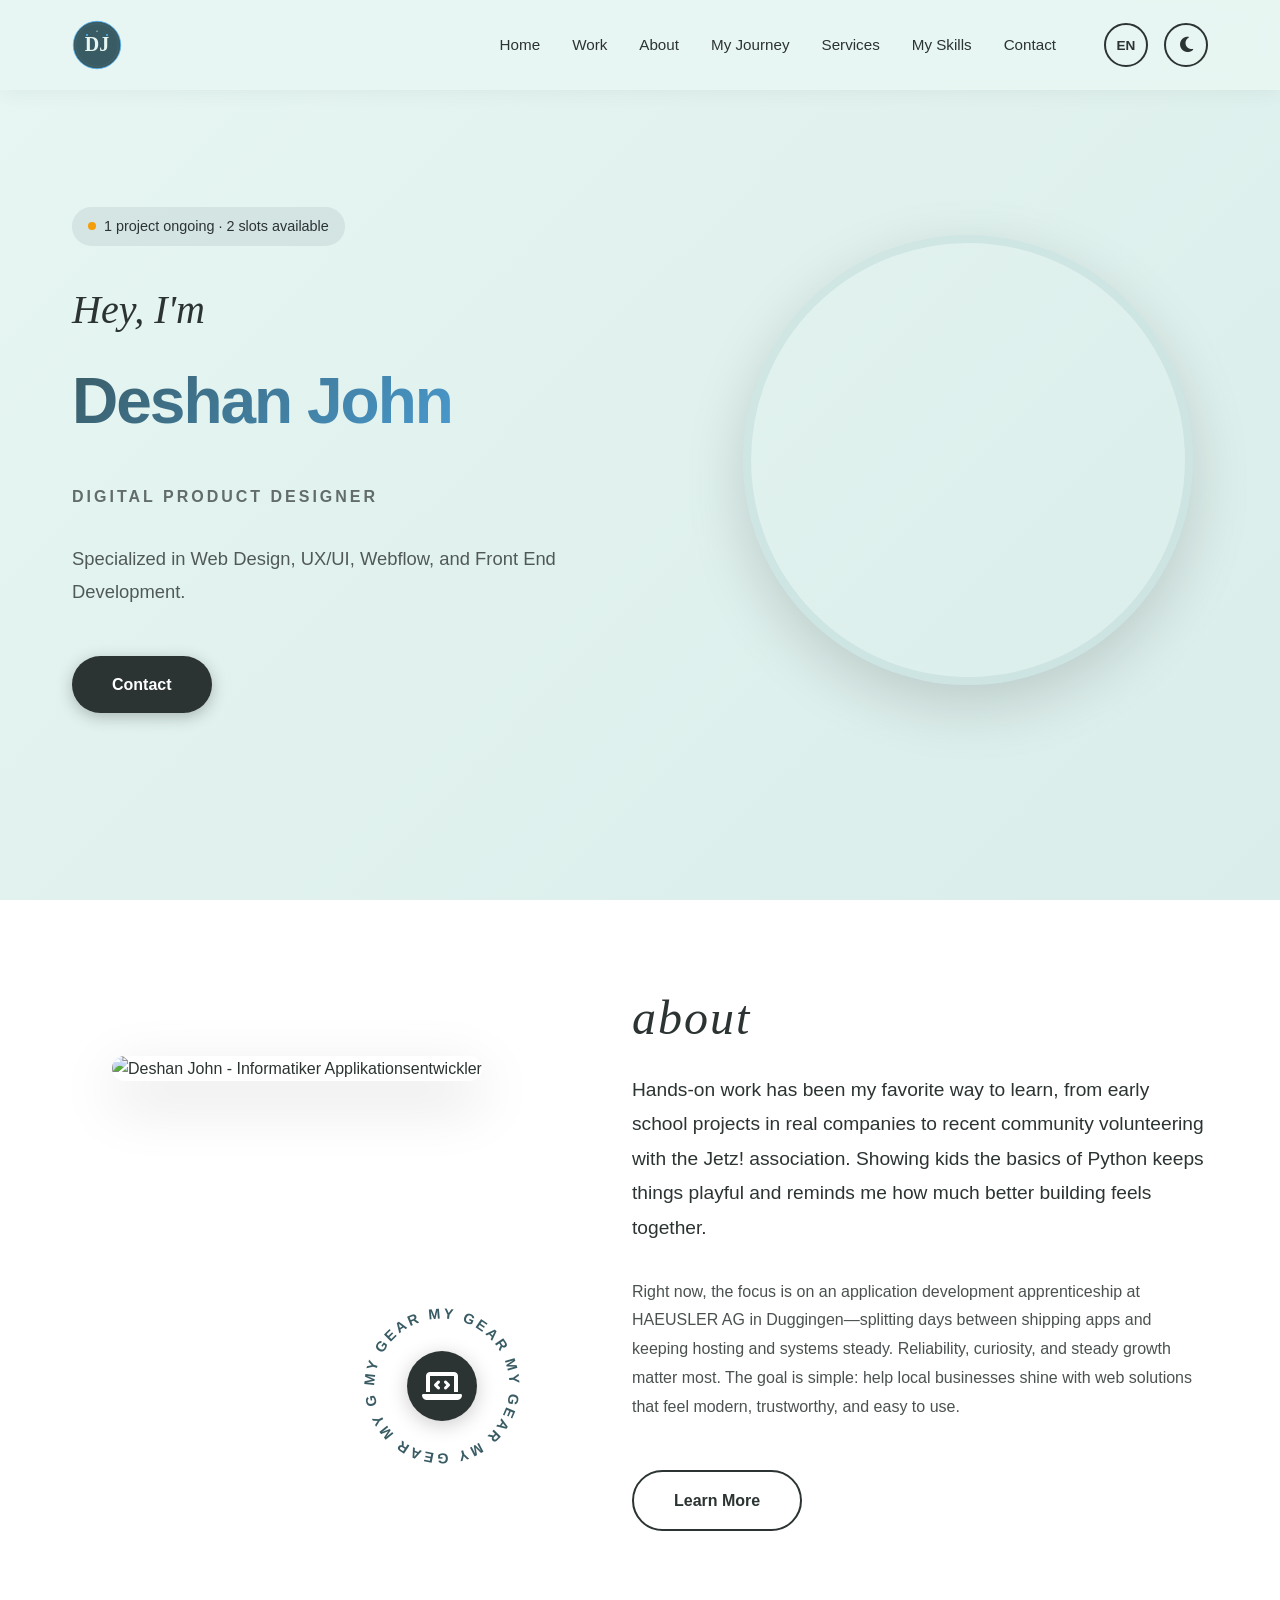
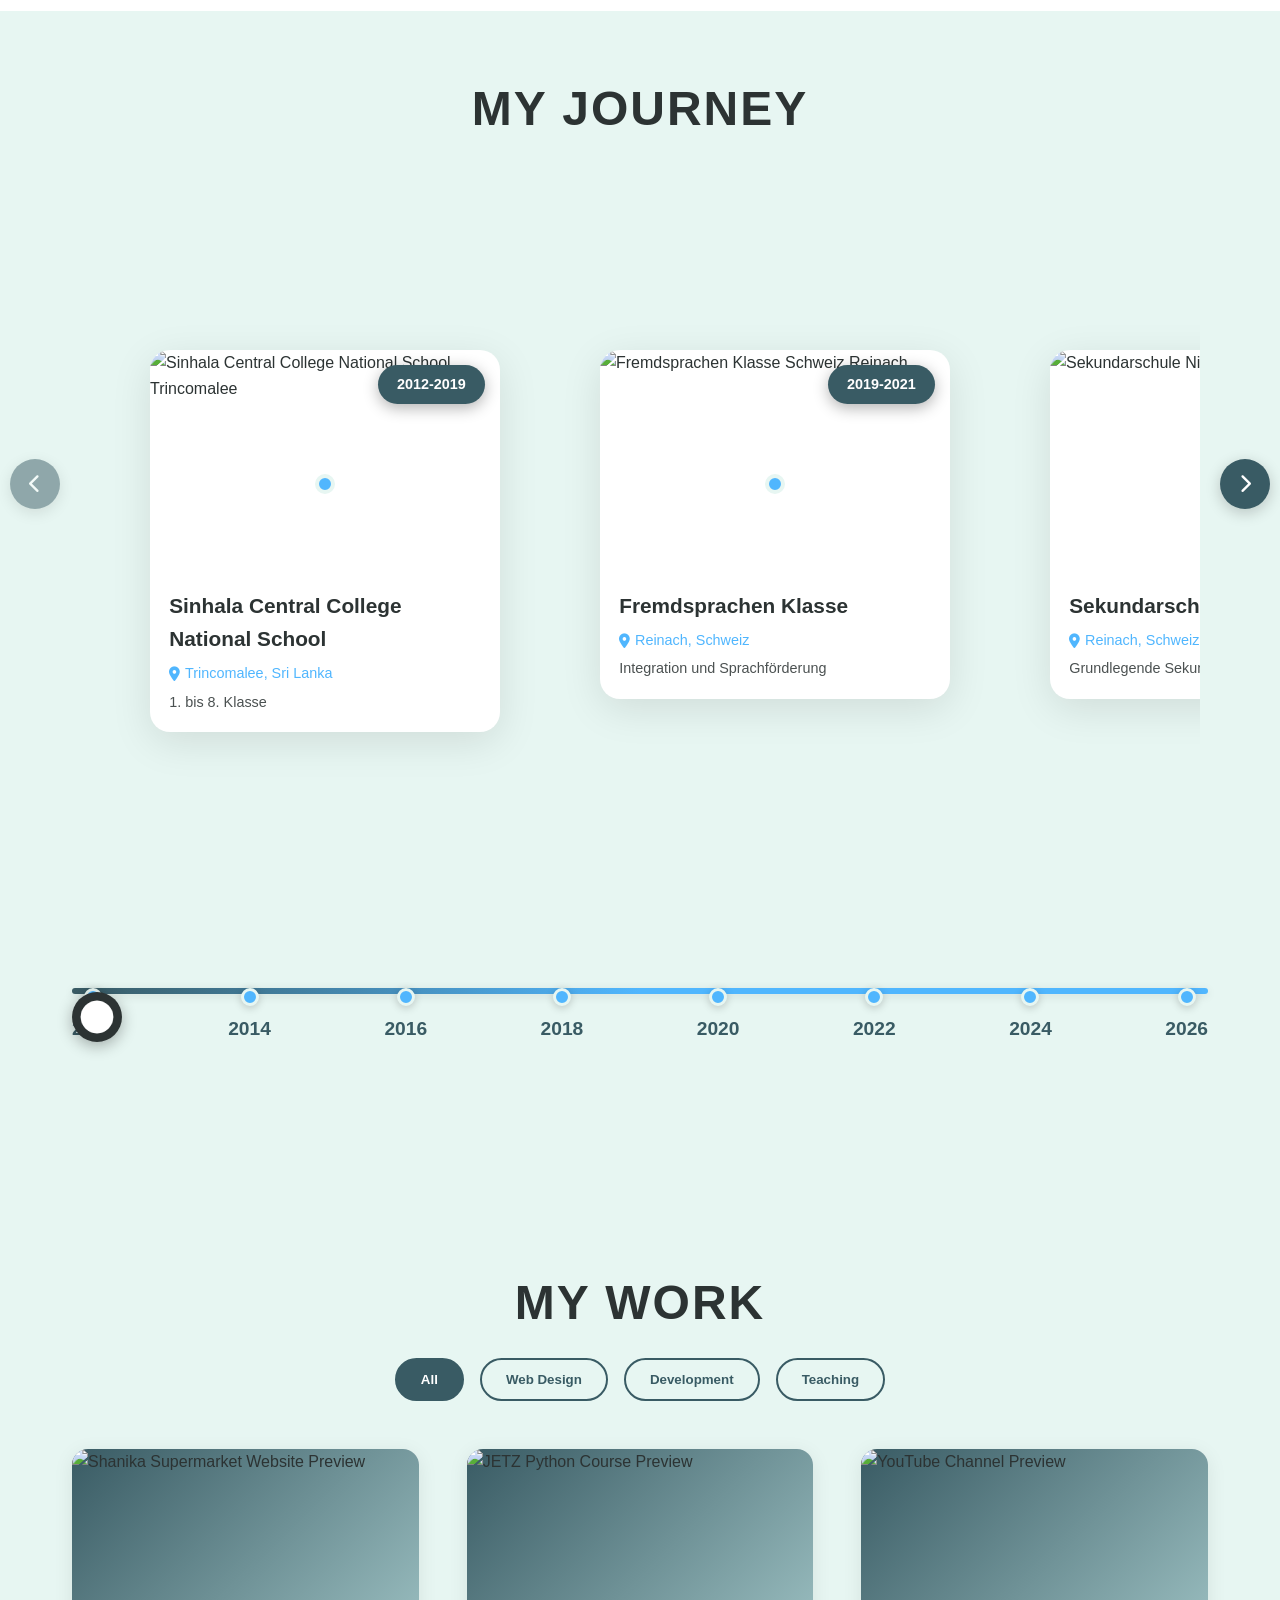
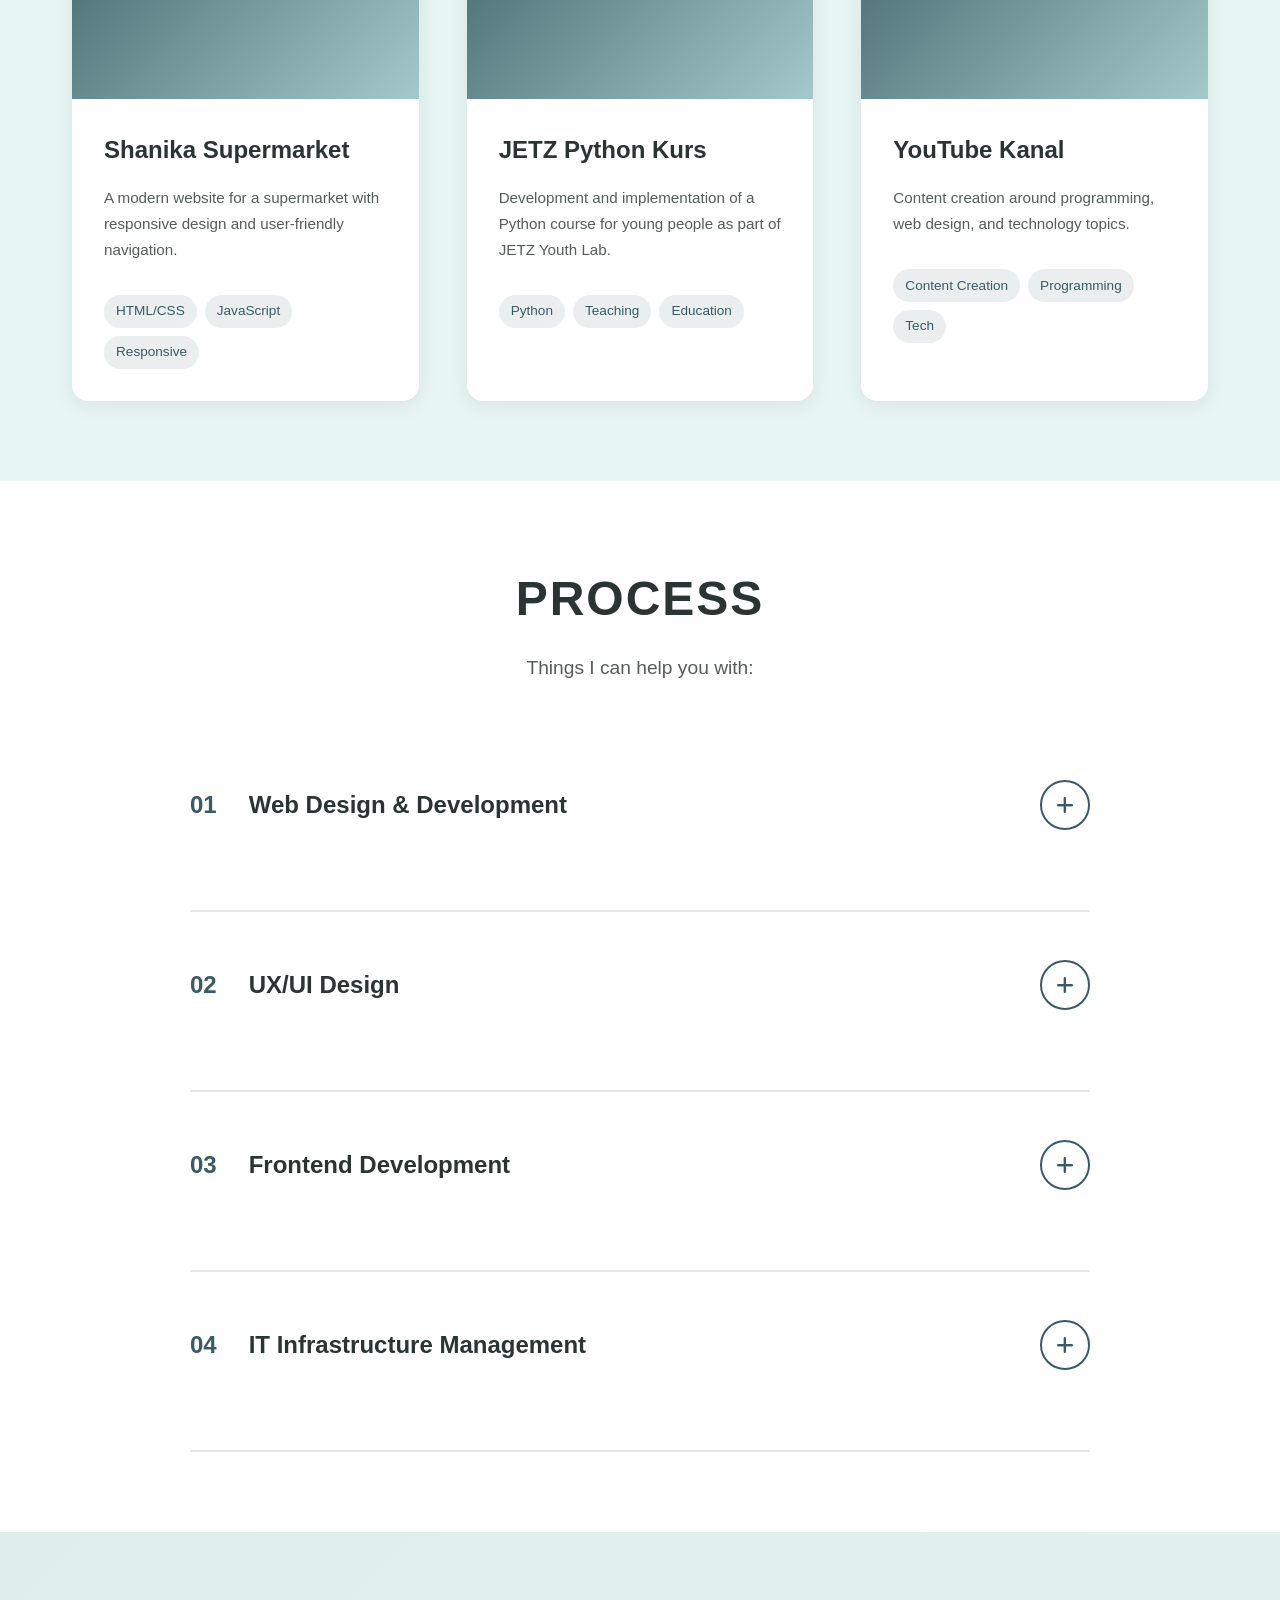
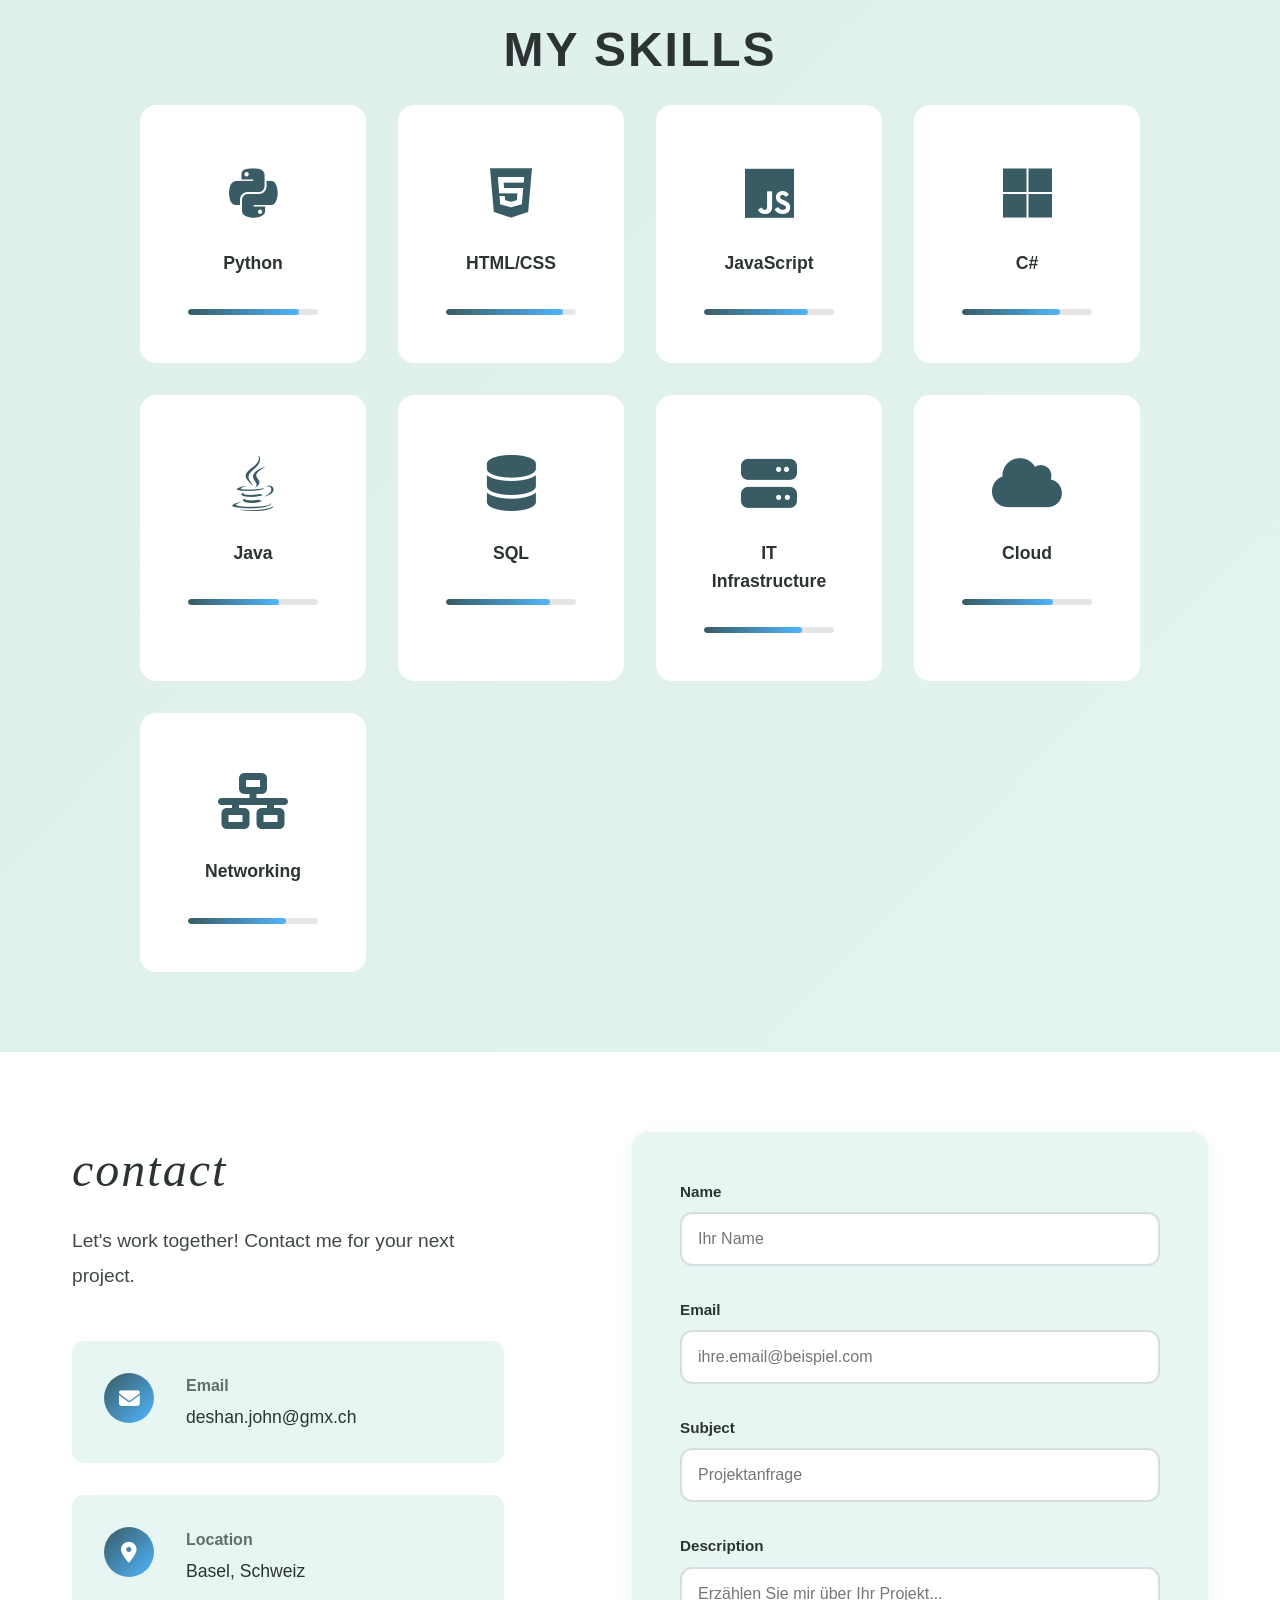
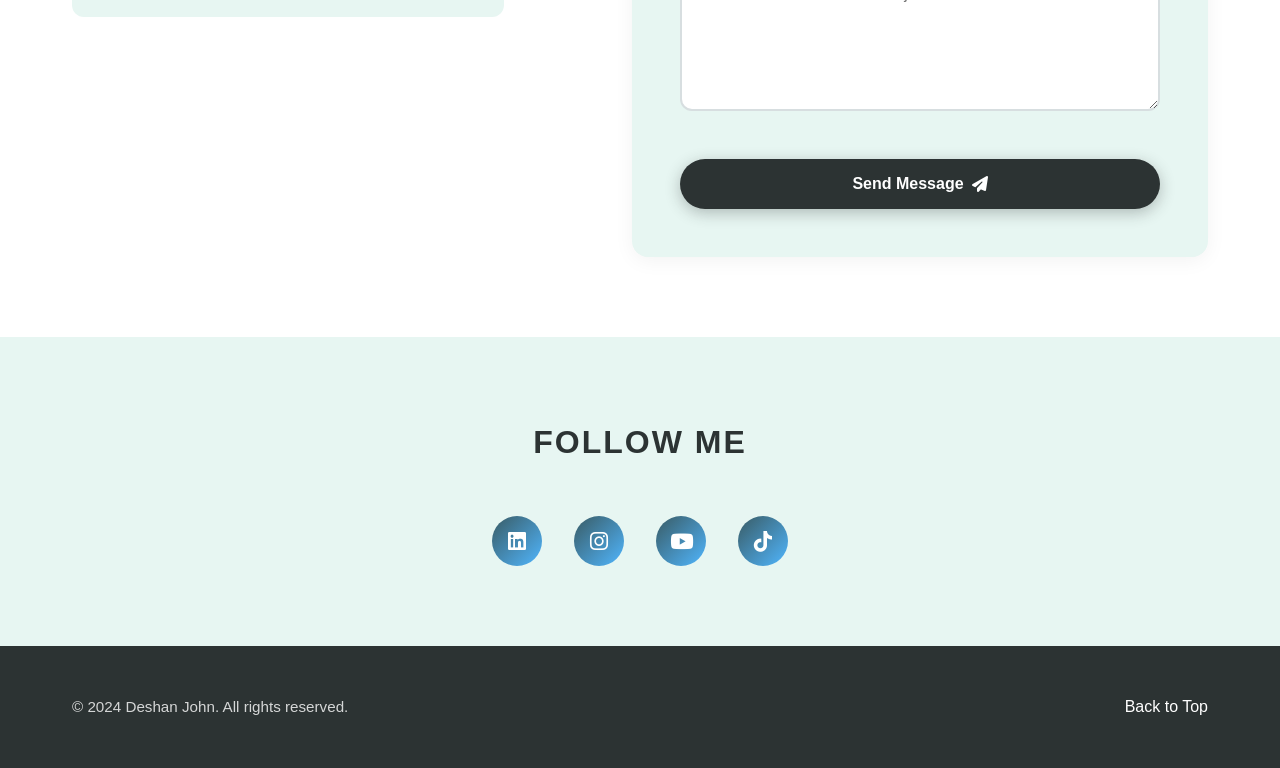
==== commit 94124099: "Update status badge: yellow dot, availability text in DE/EN Co-Authored-By: Claude Sonnet 4.6 <norep" ====
--- a/index.html
+++ b/index.html
@@ -153,7 +153,7 @@
                 <div class="hero-text">
                     <div class="status-badge">
                         <span class="status-dot"></span>
-                        <span data-de="Verfügbar für neue Projekte" data-en="Available for new projects">Verfügbar für neue Projekte</span>
+                        <span data-de="1 Projekt laufend · 2 Slots verfügbar" data-en="1 project ongoing · 2 slots available">1 Projekt laufend · 2 Slots verfügbar</span>
                     </div>
                     <h1 class="hero-title">
                         <span class="hero-greeting" data-de="Hey, ich bin" data-en="Hey, I'm">Hey, ich bin</span>
--- a/assets/style.css
+++ b/assets/style.css
@@ -466,7 +466,7 @@
 .status-dot {
     width: 8px;
     height: 8px;
-    background-color: #00FF87;
+    background-color: #F59E0B;
     border-radius: 50%;
     animation: pulse 2s ease-in-out infinite;
 }
--- a/assets/style.css
+++ b/assets/style.css
@@ -466,7 +466,7 @@
 .status-dot {
     width: 8px;
     height: 8px;
-    background-color: #00FF87;
+    background-color: #F59E0B;
     border-radius: 50%;
     animation: pulse 2s ease-in-out infinite;
 }
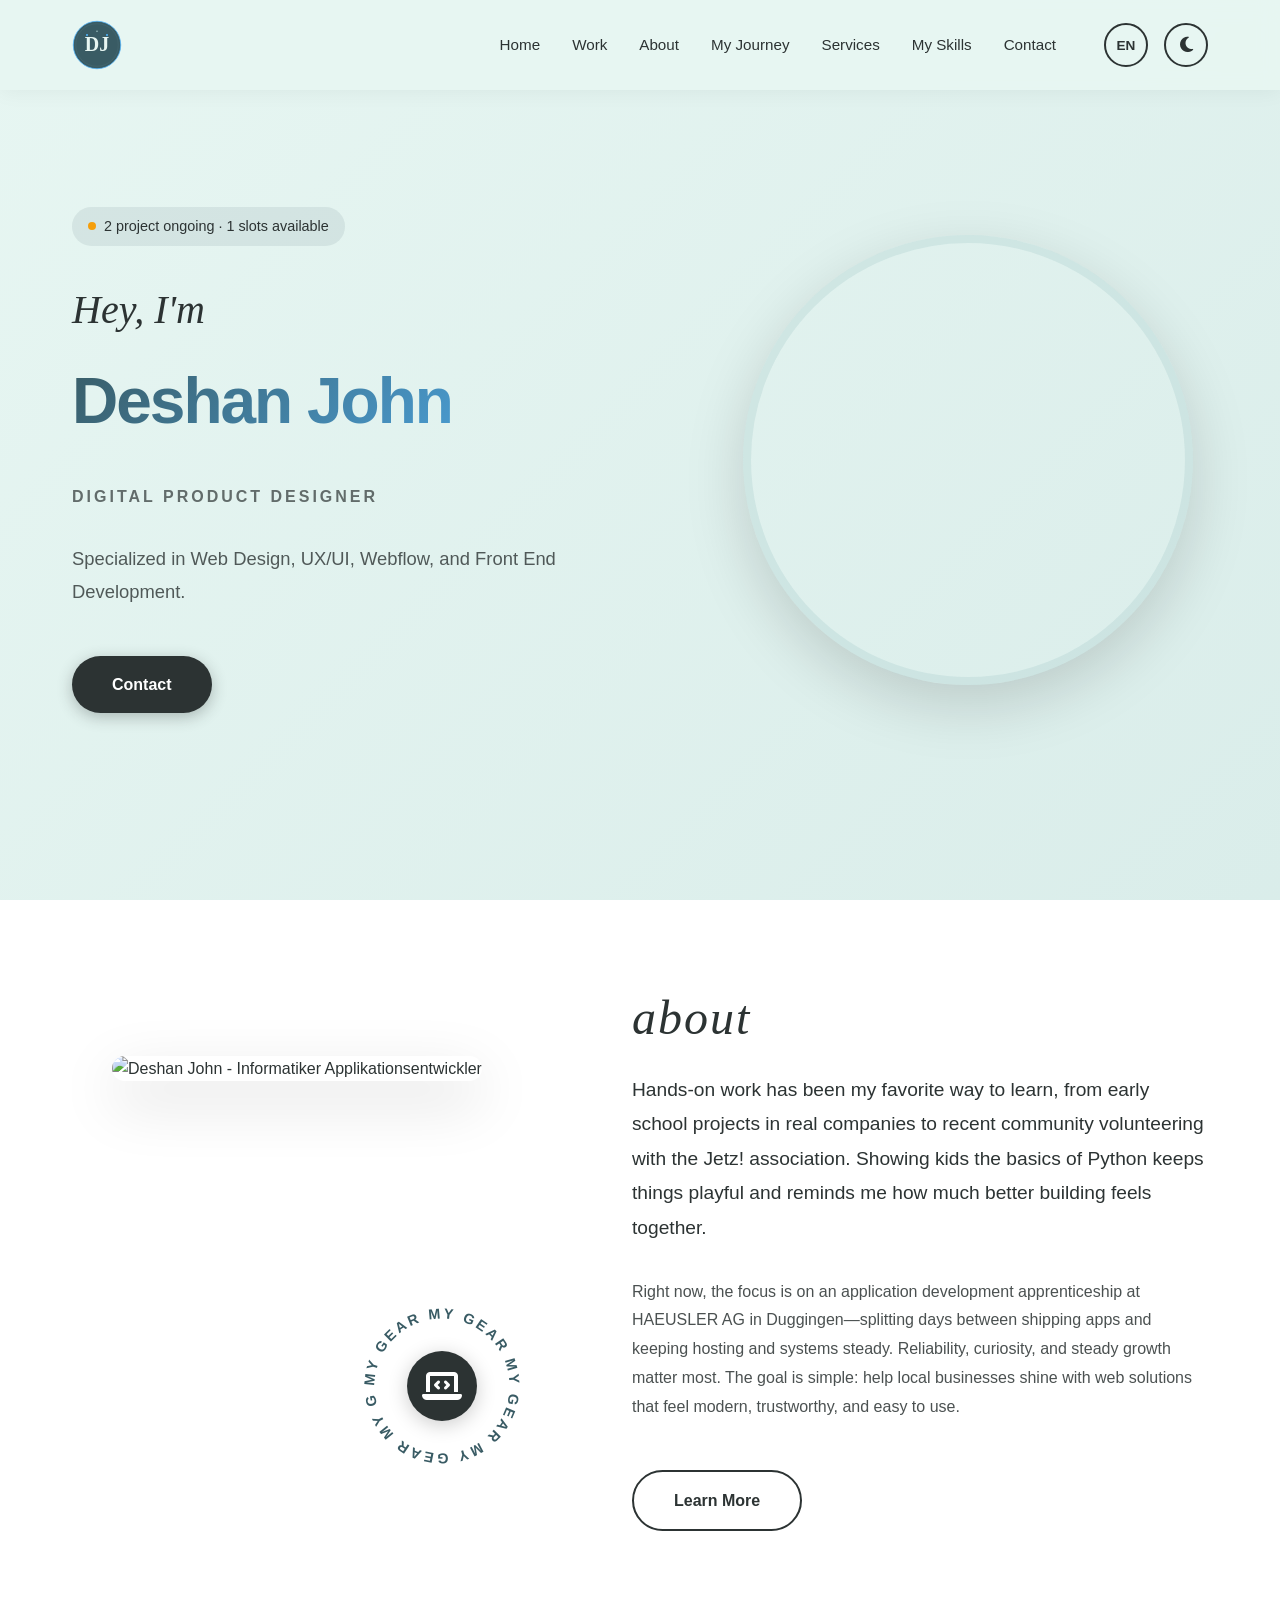
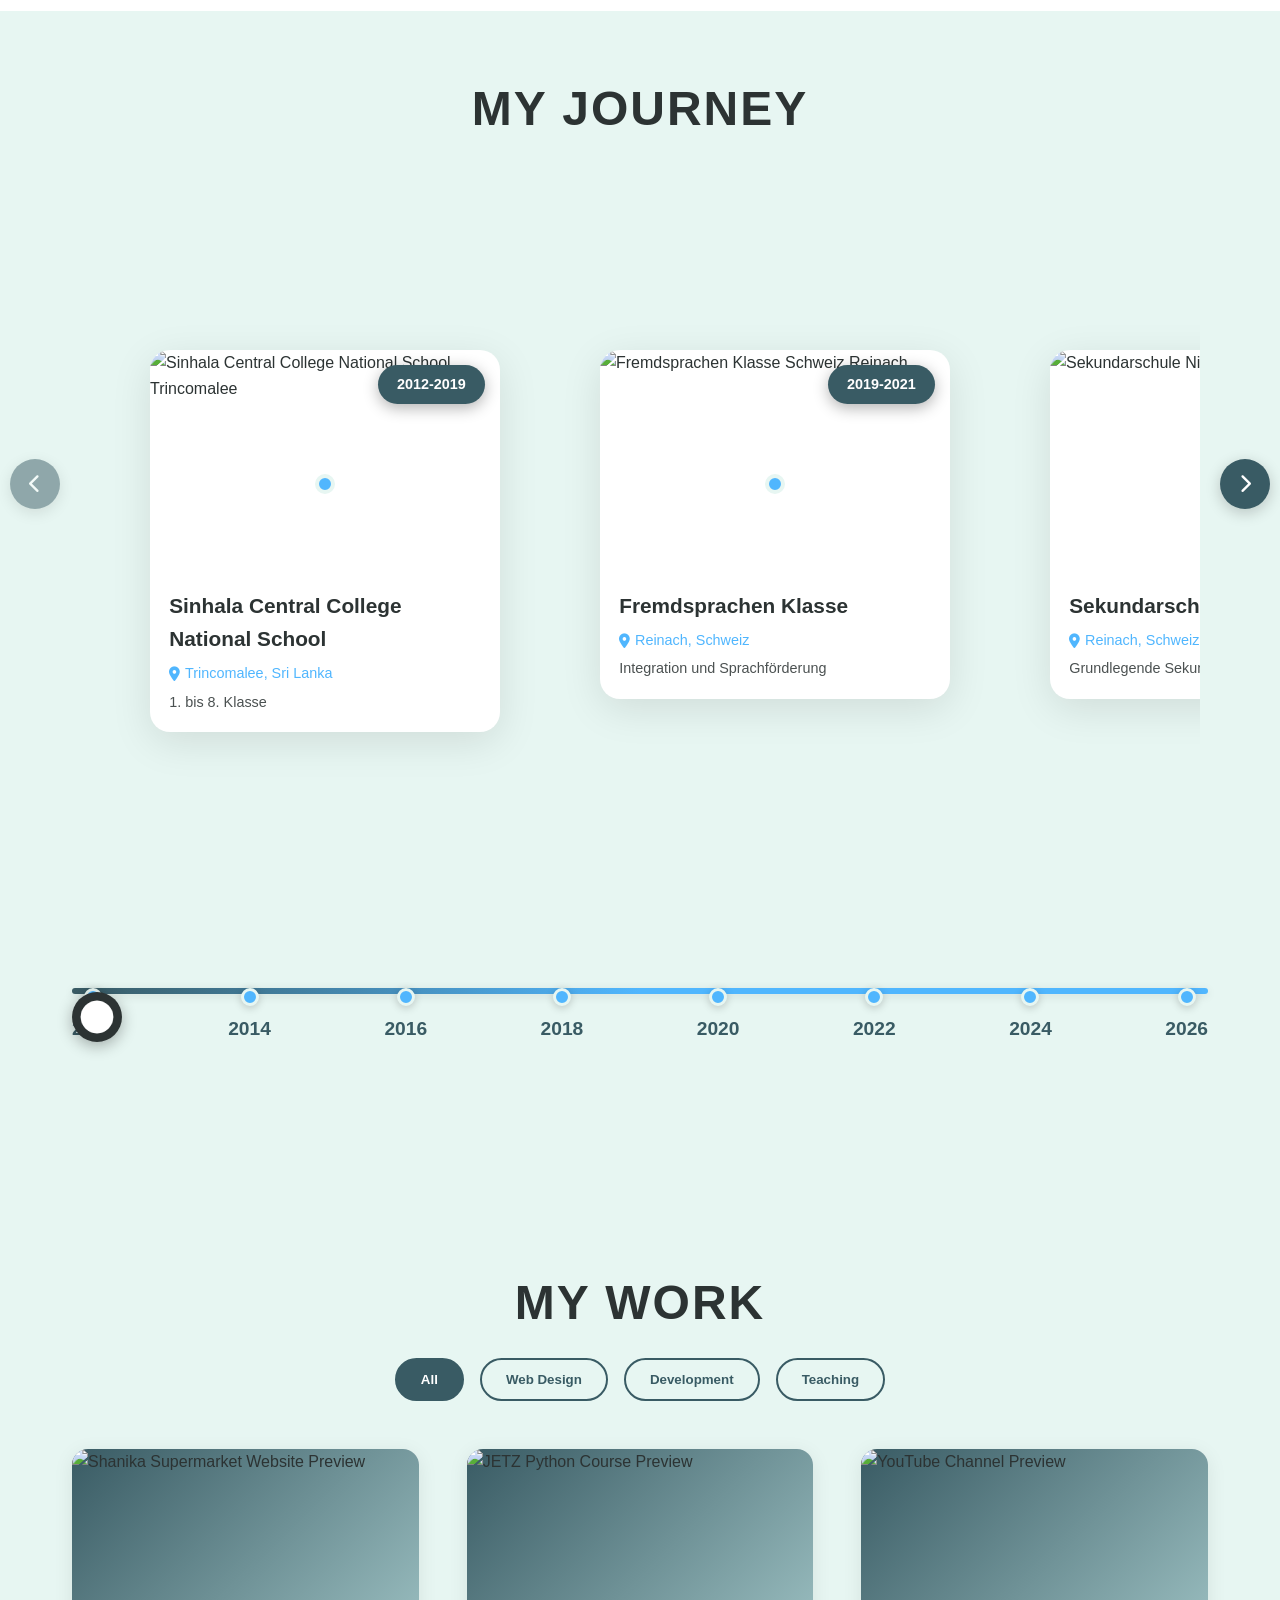
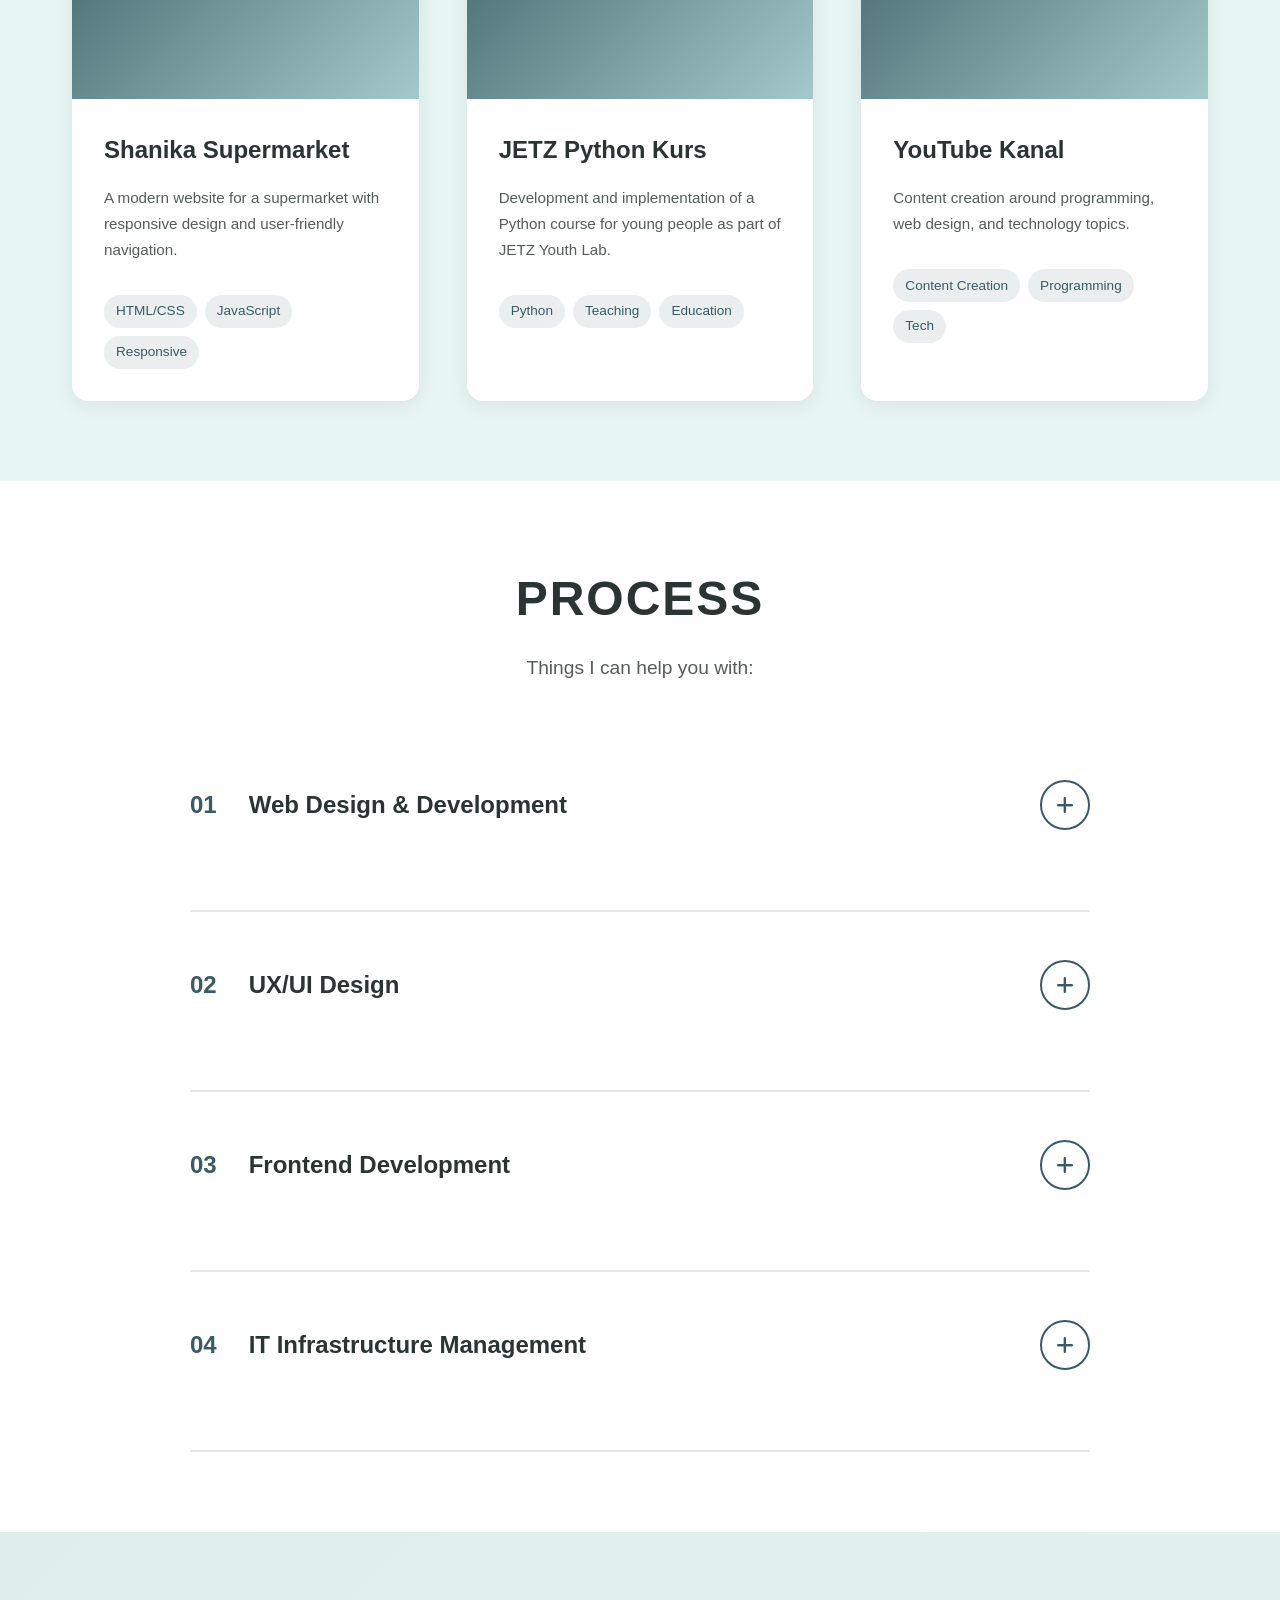
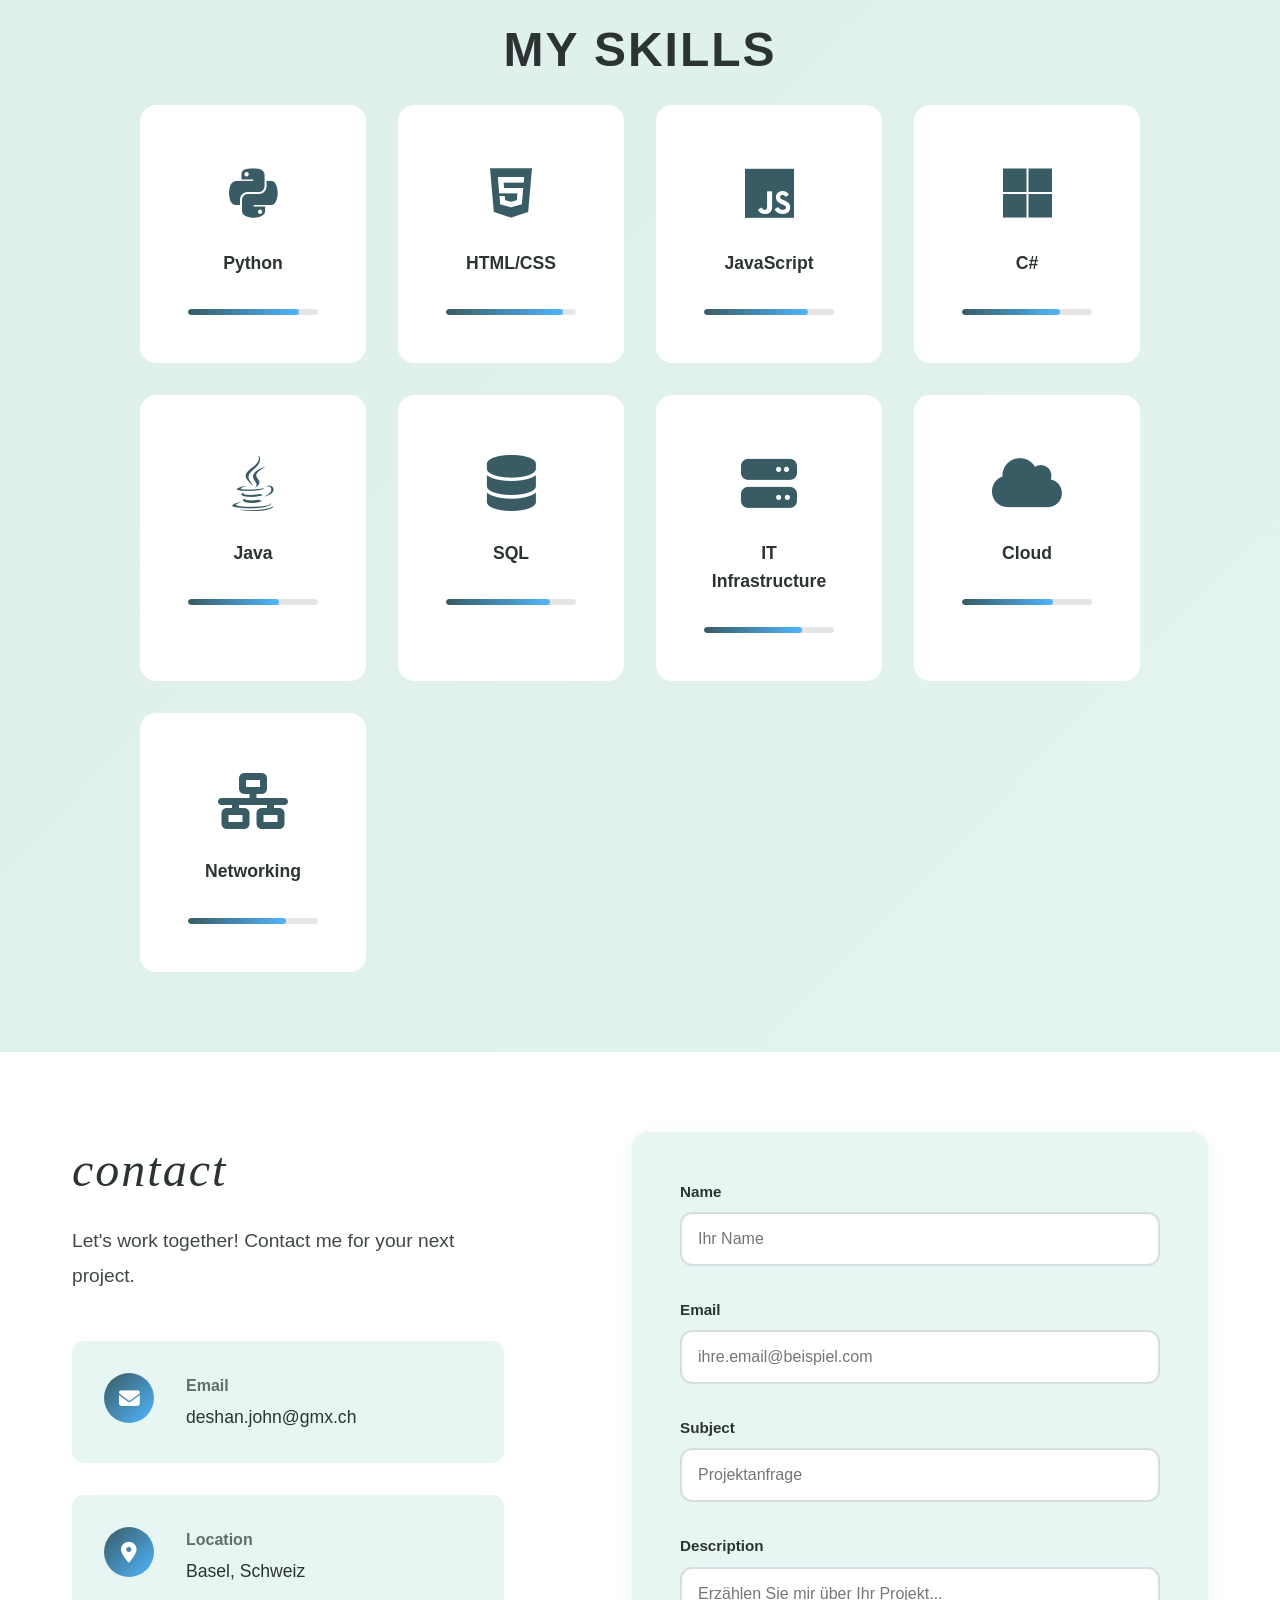
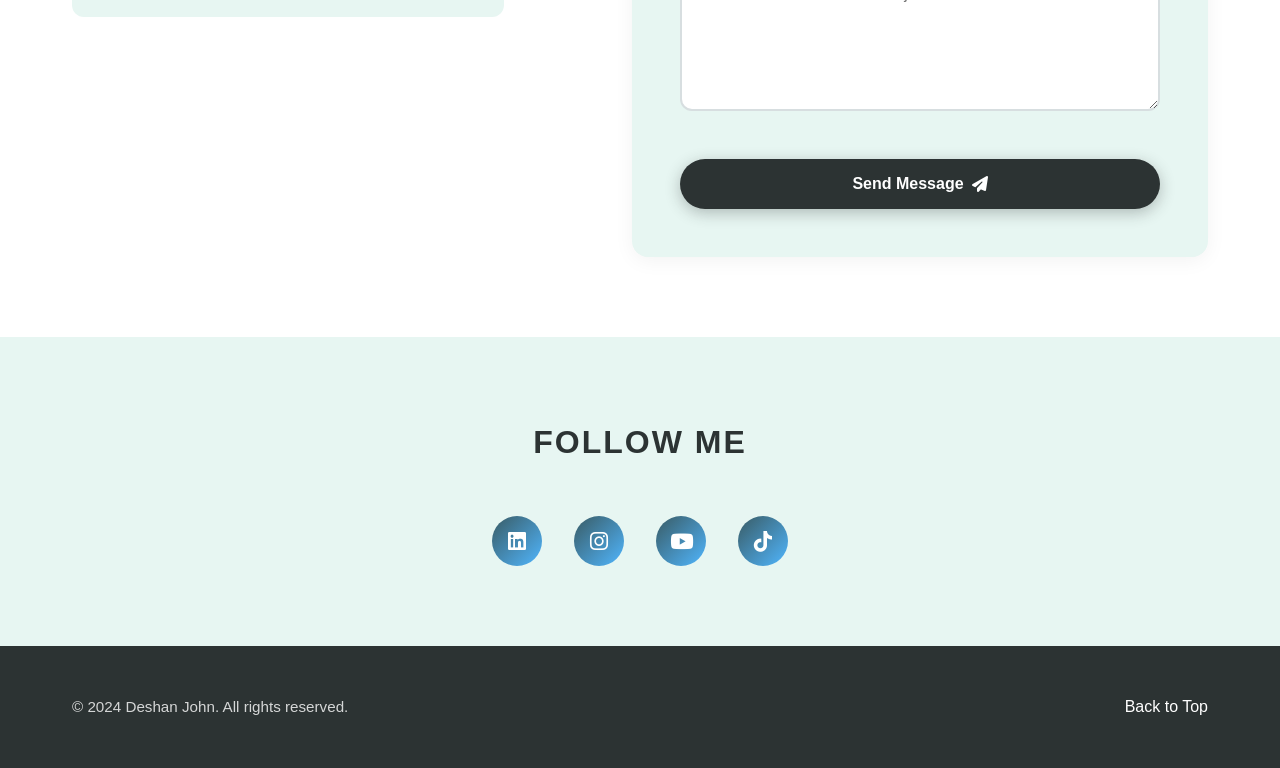
==== commit 83543f23: "Slots has been updated" ====
--- a/index.html
+++ b/index.html
@@ -153,7 +153,7 @@
                 <div class="hero-text">
                     <div class="status-badge">
                         <span class="status-dot"></span>
-                        <span data-de="1 Projekt laufend · 2 Slots verfügbar" data-en="1 project ongoing · 2 slots available">1 Projekt laufend · 2 Slots verfügbar</span>
+                        <span data-de="2 Projekt laufend · 1 Slots verfügbar" data-en="2 project ongoing · 1 slots available">2 Projekt laufend · 1 Slots verfügbar</span>
                     </div>
                     <h1 class="hero-title">
                         <span class="hero-greeting" data-de="Hey, ich bin" data-en="Hey, I'm">Hey, ich bin</span>
